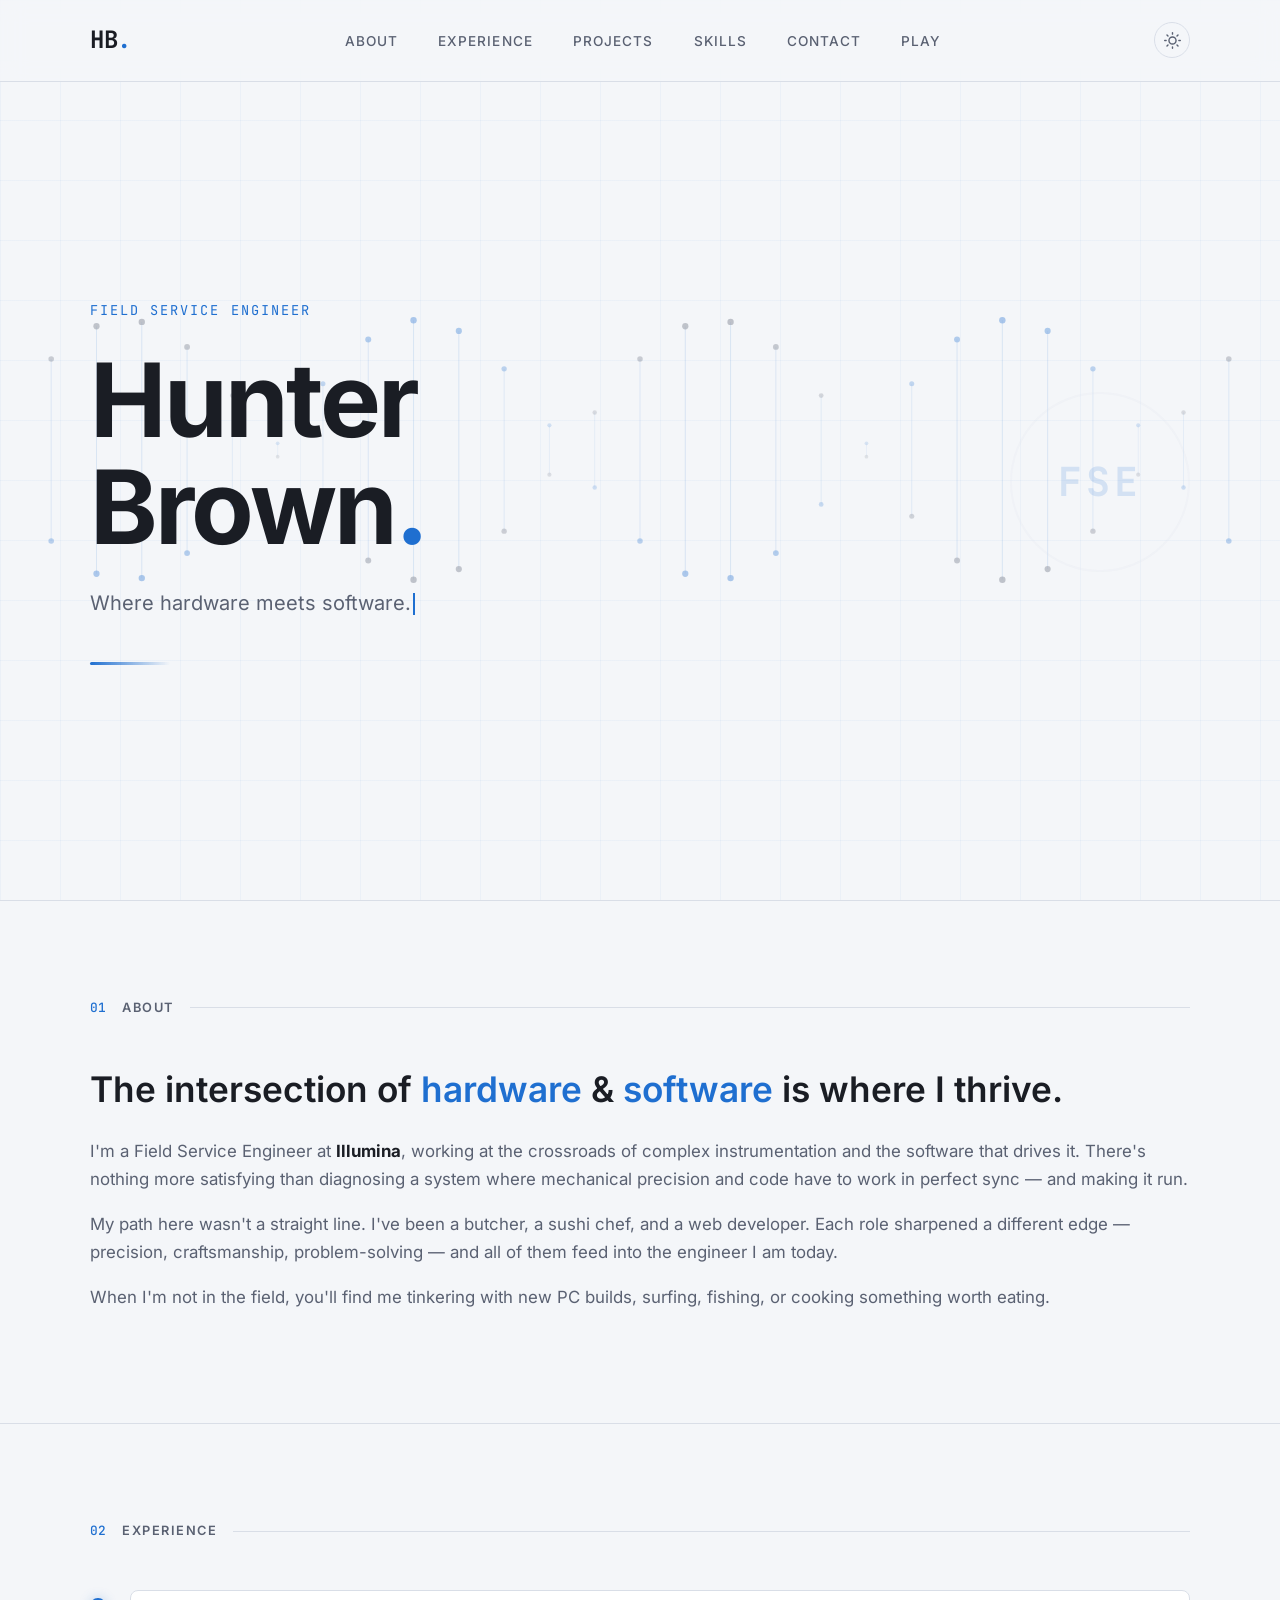
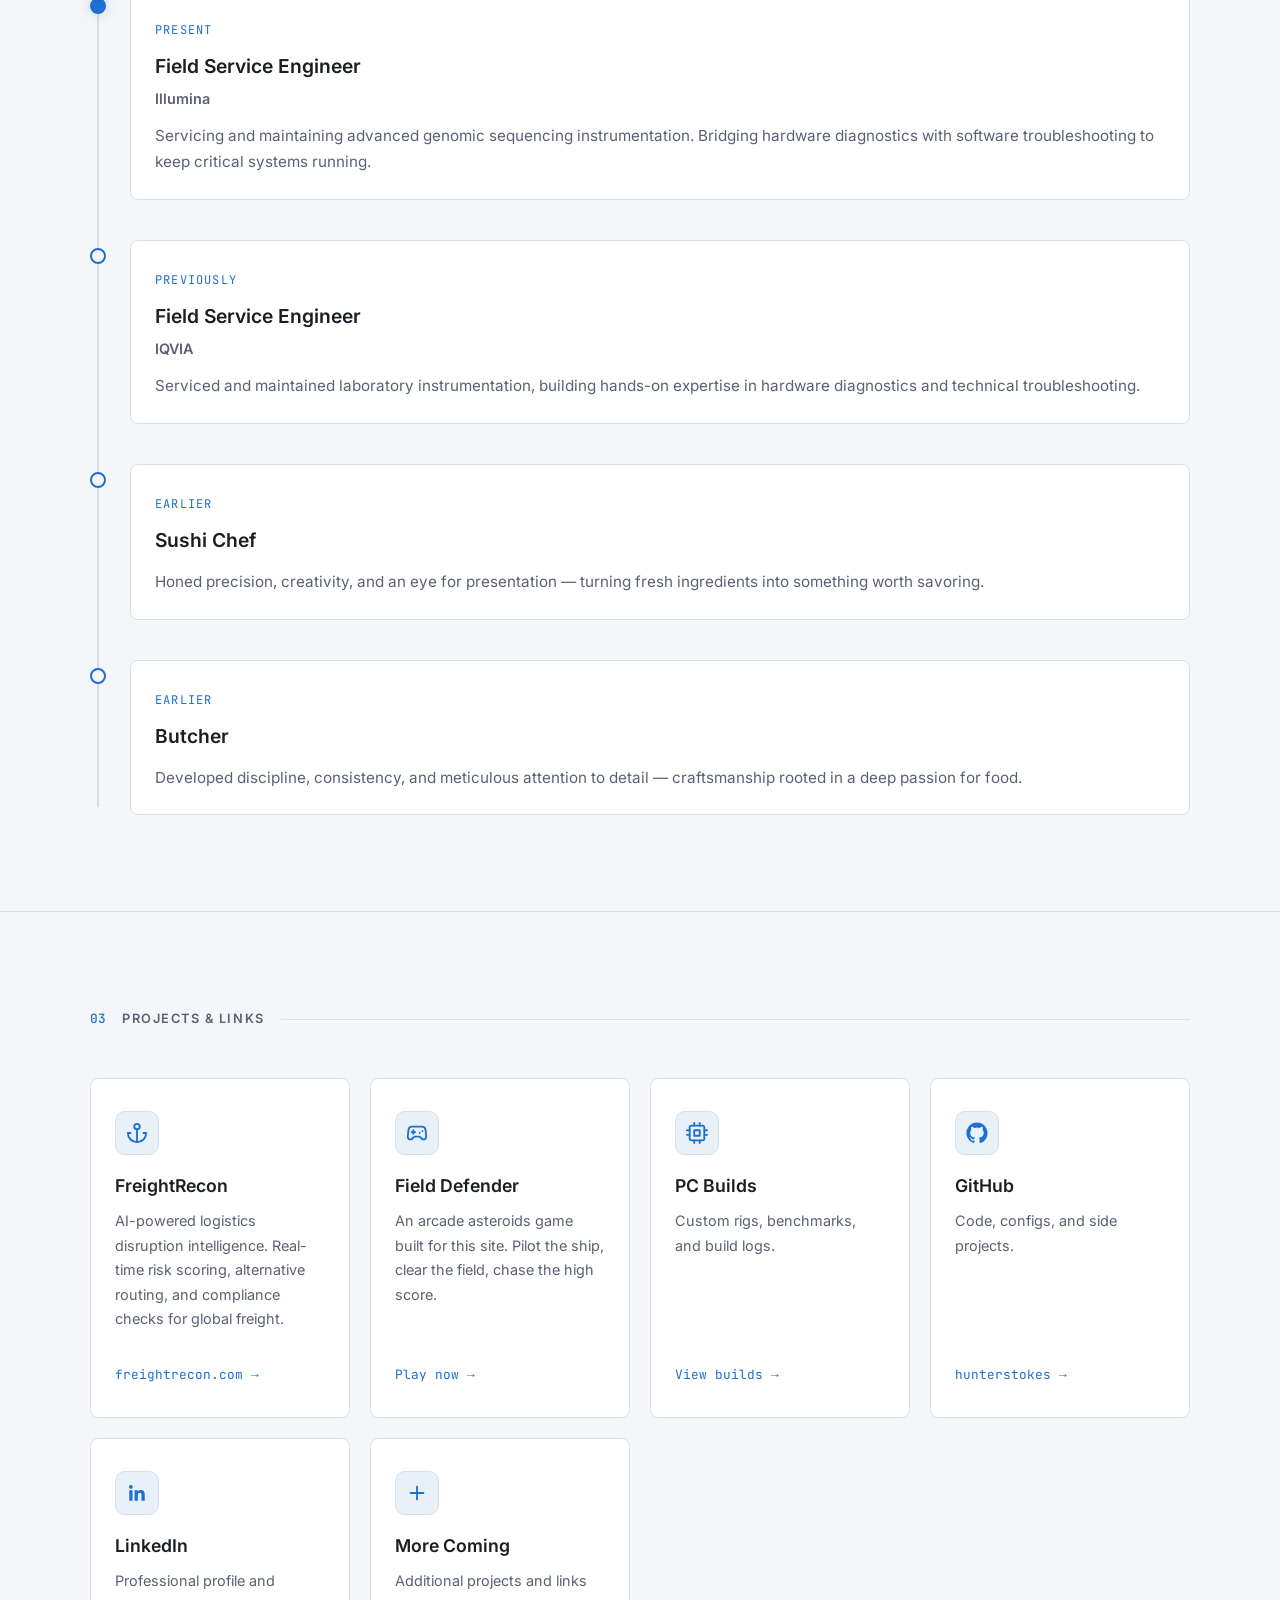
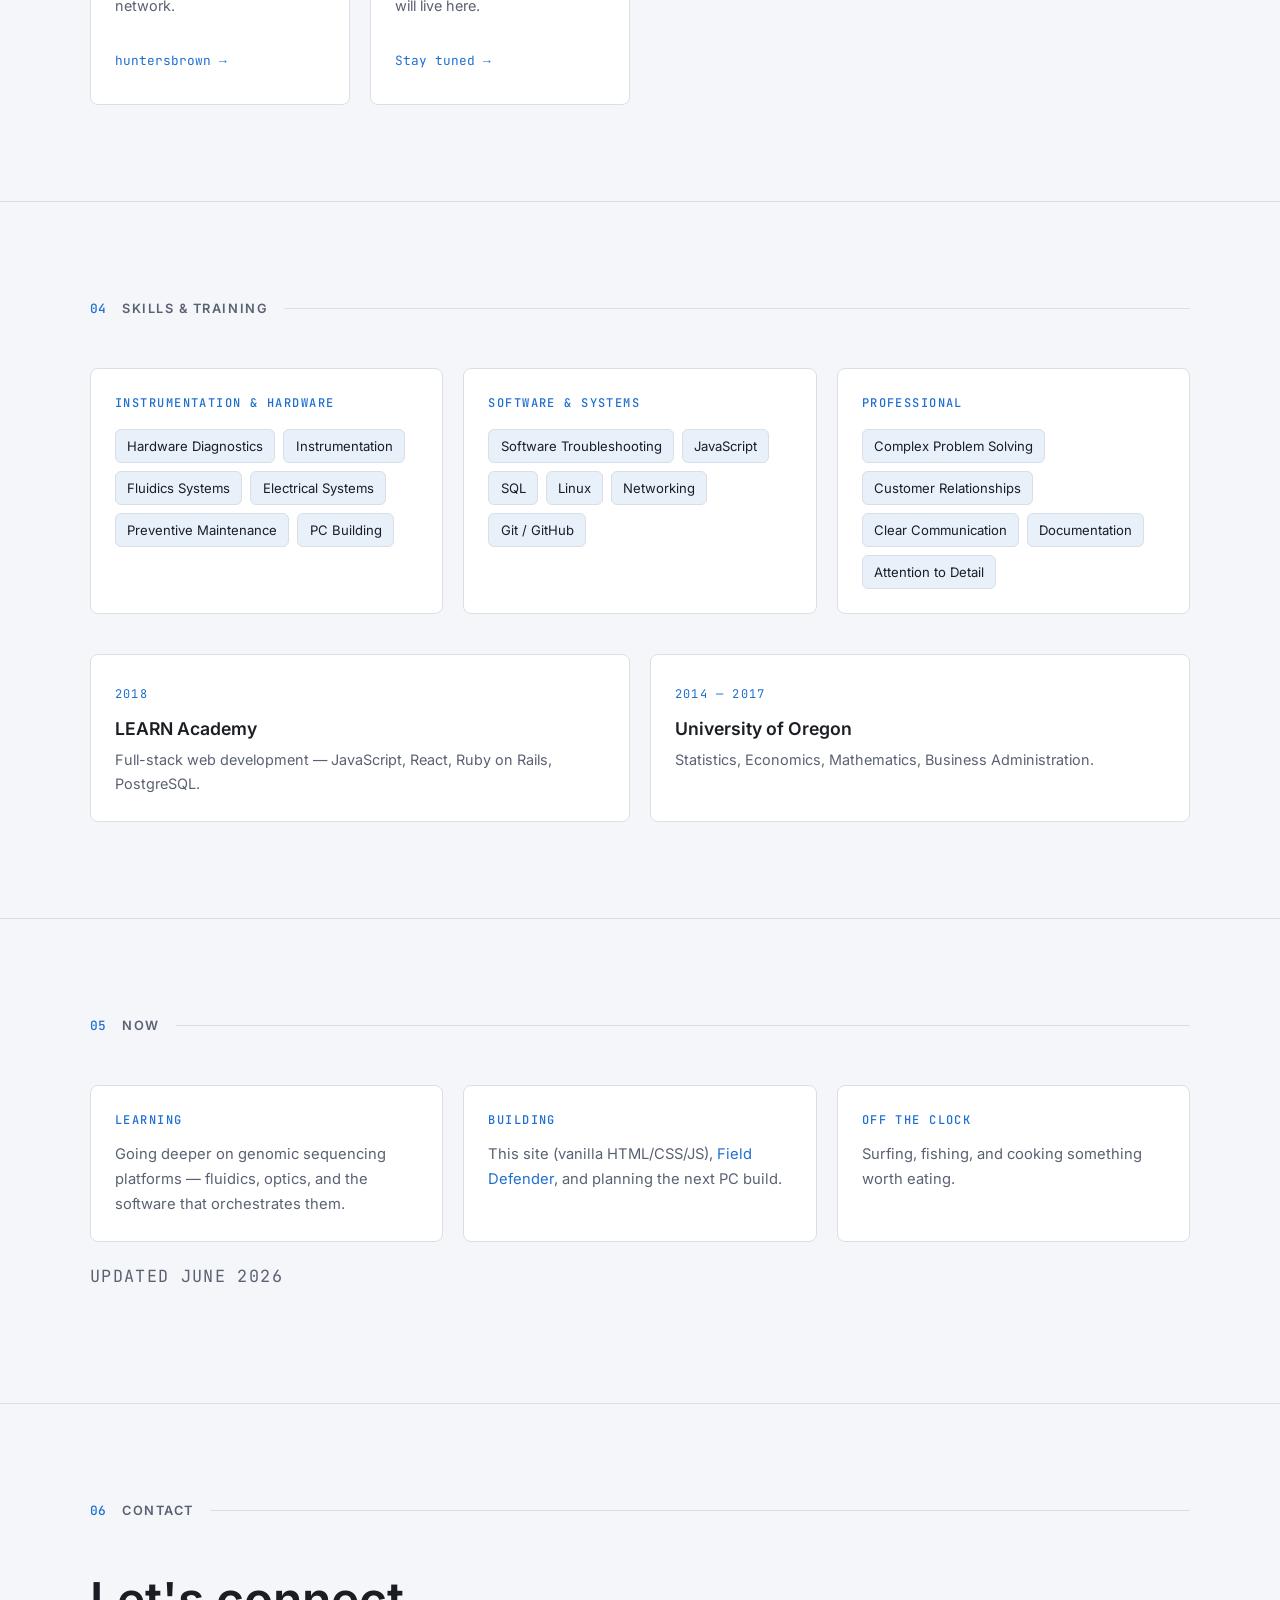
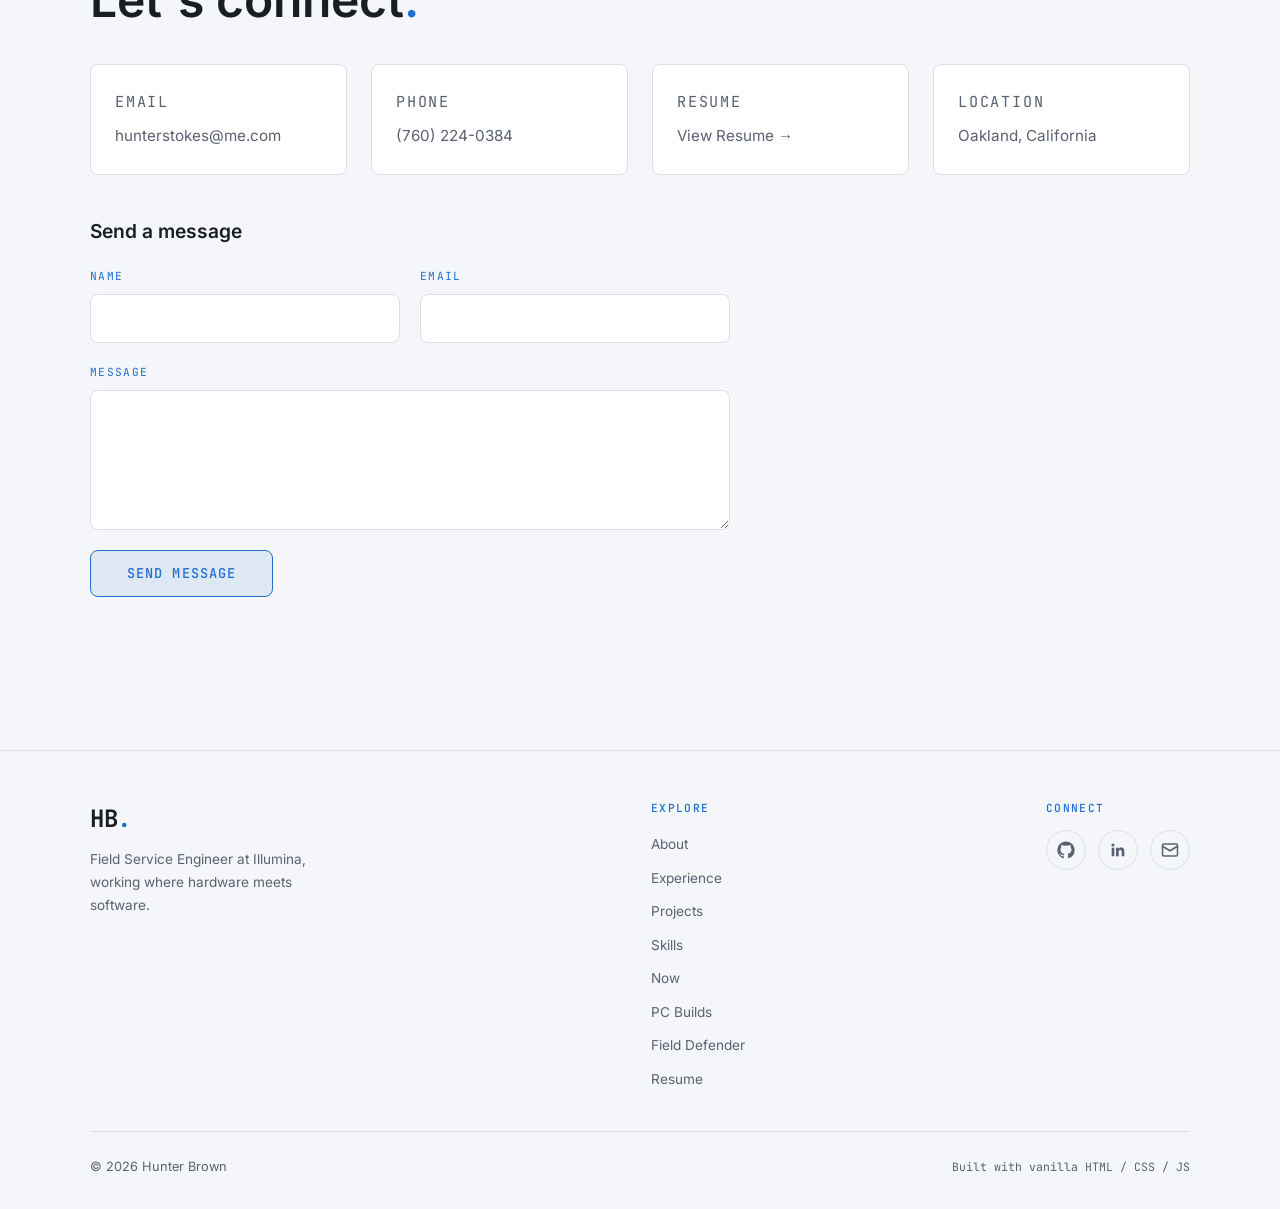
==== index.html @ befb7029 "Add Now section and project README - New "Now" section (05) on the homepage: Learning / Building /  " ====
<!DOCTYPE html>
<html lang="en">
<head>
  <meta charset="UTF-8">
  <meta name="viewport" content="width=device-width, initial-scale=1.0">
  <title>Hunter Brown — Field Service Engineer</title>
  <script>
    (function () {
      var t = localStorage.getItem('theme');
      if (t !== 'light' && t !== 'dark') {
        t = window.matchMedia('(prefers-color-scheme: light)').matches ? 'light' : 'dark';
      }
      document.documentElement.setAttribute('data-theme', t);
    })();
  </script>
  <link rel="preload" href="fonts/Inter-latin.woff2" as="font" type="font/woff2" crossorigin>
  <link rel="preload" href="fonts/JetBrainsMono-latin.woff2" as="font" type="font/woff2" crossorigin>
  <link rel="stylesheet" href="fonts/fonts.css">
  <link rel="stylesheet" href="style.css">
  <link rel="icon" href="favicon.svg" type="image/svg+xml">
  <link rel="apple-touch-icon" href="apple-touch-icon.png">
  <link rel="manifest" href="site.webmanifest">
  <meta name="theme-color" content="#0f1115">
  <meta name="description" content="Hunter Brown — Field Service Engineer at Illumina, based in Oakland, CA.">
  <link rel="canonical" href="https://huntersb.com/">
  <meta property="og:title" content="Hunter Brown — Field Service Engineer">
  <meta property="og:description" content="Field Service Engineer at Illumina. Where hardware meets software.">
  <meta property="og:type" content="website">
  <meta property="og:url" content="https://huntersb.com/">
  <meta property="og:image" content="https://huntersb.com/og-image.png">
  <meta property="og:image:width" content="1200">
  <meta property="og:image:height" content="630">
  <meta property="og:image:alt" content="Hunter Brown — Field Service Engineer. Where hardware meets software.">
  <meta name="twitter:card" content="summary_large_image">
  <meta name="twitter:title" content="Hunter Brown — Field Service Engineer">
  <meta name="twitter:description" content="Field Service Engineer at Illumina. Where hardware meets software.">
  <meta name="twitter:image" content="https://huntersb.com/og-image.png">
  <script type="application/ld+json">
  {
    "@context": "https://schema.org",
    "@graph": [
      {
        "@type": "Person",
        "@id": "https://huntersb.com/#person",
        "name": "Hunter Brown",
        "jobTitle": "Field Service Engineer",
        "worksFor": { "@type": "Organization", "name": "Illumina" },
        "email": "mailto:hunterstokes@me.com",
        "telephone": "+1-760-224-0384",
        "address": {
          "@type": "PostalAddress",
          "addressLocality": "Oakland",
          "addressRegion": "CA",
          "addressCountry": "US"
        },
        "url": "https://huntersb.com/",
        "sameAs": [
          "https://github.com/hunterstokes/",
          "https://www.linkedin.com/in/huntersbrown/"
        ]
      },
      {
        "@type": "WebSite",
        "@id": "https://huntersb.com/#website",
        "url": "https://huntersb.com/",
        "name": "Hunter Brown — Field Service Engineer",
        "publisher": { "@id": "https://huntersb.com/#person" }
      }
    ]
  }
  </script>
  <!--
    Privacy-friendly analytics (GoatCounter — no cookies, no consent banner needed):
    1. Create a free account at https://www.goatcounter.com
    2. Replace MYCODE with your site code and uncomment the line below (on every page).
  <script data-goatcounter="https://MYCODE.goatcounter.com/count" async src="https://gc.zgo.at/count.js"></script>
  -->
</head>
<body>

  <a href="#main" class="skip-link">Skip to main content</a>

  <!-- Decorative grid overlay -->
  <div class="grid-overlay" aria-hidden="true"></div>

  <!-- Cursor spotlight -->
  <div class="cursor-spotlight" aria-hidden="true"></div>

  <!-- Scroll progress -->
  <div class="scroll-progress" aria-hidden="true"></div>

  <!-- Navigation -->
  <nav class="nav" aria-label="Main navigation">
    <div class="nav-inner">
      <div class="nav-logo">HB<span class="accent">.</span></div>
      <ul class="nav-links" id="nav-links">
        <li><a href="#about">About</a></li>
        <li><a href="#experience">Experience</a></li>
        <li><a href="#projects">Projects</a></li>
        <li><a href="#skills">Skills</a></li>
        <li><a href="#contact">Contact</a></li>
        <li><a href="game.html">Play</a></li>
      </ul>
      <div class="nav-actions">
        <button class="theme-toggle" id="theme-toggle" aria-label="Toggle light/dark theme">
          <svg class="icon-moon" viewBox="0 0 24 24" fill="none" stroke="currentColor" stroke-width="2" stroke-linecap="round" stroke-linejoin="round"><path d="M21 12.79A9 9 0 1 1 11.21 3 7 7 0 0 0 21 12.79z"/></svg>
          <svg class="icon-sun" viewBox="0 0 24 24" fill="none" stroke="currentColor" stroke-width="2" stroke-linecap="round" stroke-linejoin="round"><circle cx="12" cy="12" r="5"/><line x1="12" y1="1" x2="12" y2="3"/><line x1="12" y1="21" x2="12" y2="23"/><line x1="4.22" y1="4.22" x2="5.64" y2="5.64"/><line x1="18.36" y1="18.36" x2="19.78" y2="19.78"/><line x1="1" y1="12" x2="3" y2="12"/><line x1="21" y1="12" x2="23" y2="12"/><line x1="4.22" y1="19.78" x2="5.64" y2="18.36"/><line x1="18.36" y1="5.64" x2="19.78" y2="4.22"/></svg>
        </button>
        <button class="nav-burger" id="nav-burger" aria-label="Toggle navigation menu" aria-expanded="false" aria-controls="nav-links">
          <span></span><span></span><span></span>
        </button>
      </div>
    </div>
  </nav>

  <!-- Hero -->
  <header class="hero" id="home">
    <canvas class="hero-canvas" id="hero-canvas" aria-hidden="true"></canvas>
    <div class="hero-inner">
      <div class="hero-content">
        <p class="hero-tag">Field Service Engineer</p>
        <h1 class="hero-name">Hunter<br>Brown<span class="accent">.</span></h1>
        <p class="hero-subtitle"><span id="type-text">Where hardware meets software.</span><span class="type-cursor" aria-hidden="true"></span></p>
        <div class="hero-line" aria-hidden="true"></div>
      </div>
      <div class="hero-badge" aria-hidden="true">
        <span>FSE</span>
      </div>
    </div>
  </header>

  <main id="main">

  <!-- About -->
  <section class="section" id="about" aria-labelledby="about-heading">
    <div class="section-label">
      <span class="label-number">01</span>
      <span class="label-text">About</span>
      <span class="label-line"></span>
    </div>
    <div class="section-content">
      <h2 id="about-heading">The intersection of <span class="accent">hardware</span> &amp; <span class="accent">software</span> is where I thrive.</h2>
      <p>
        I'm a Field Service Engineer at <strong>Illumina</strong>, working at the crossroads of complex instrumentation and the software that drives it. There's nothing more satisfying than diagnosing a system where mechanical precision and code have to work in perfect sync — and making it run.
      </p>
      <p>
        My path here wasn't a straight line. I've been a butcher, a sushi chef, and a web developer. Each role sharpened a different edge — precision, craftsmanship, problem-solving — and all of them feed into the engineer I am today.
      </p>
      <p>
        When I'm not in the field, you'll find me tinkering with new PC builds, surfing, fishing, or cooking something worth eating.
      </p>
    </div>
  </section>

  <!-- Experience -->
  <section class="section" id="experience">
    <div class="section-label">
      <span class="label-number">02</span>
      <span class="label-text">Experience</span>
      <span class="label-line"></span>
    </div>
    <div class="section-content">
      <h2 class="visually-hidden">Work experience</h2>
      <div class="timeline">
        <div class="timeline-item">
          <div class="timeline-marker"></div>
          <div class="timeline-card">
            <span class="timeline-date">Present</span>
            <h3>Field Service Engineer</h3>
            <p class="timeline-company">Illumina</p>
            <p>Servicing and maintaining advanced genomic sequencing instrumentation. Bridging hardware diagnostics with software troubleshooting to keep critical systems running.</p>
          </div>
        </div>
        <div class="timeline-item">
          <div class="timeline-marker"></div>
          <div class="timeline-card">
            <span class="timeline-date">Previously</span>
            <h3>Field Service Engineer</h3>
            <p class="timeline-company">IQVIA</p>
            <p>Serviced and maintained laboratory instrumentation, building hands-on expertise in hardware diagnostics and technical troubleshooting.</p>
          </div>
        </div>
        <div class="timeline-item">
          <div class="timeline-marker"></div>
          <div class="timeline-card">
            <span class="timeline-date">Earlier</span>
            <h3>Sushi Chef</h3>
            <p class="timeline-company"></p>
            <p>Honed precision, creativity, and an eye for presentation — turning fresh ingredients into something worth savoring.</p>
          </div>
        </div>
        <div class="timeline-item">
          <div class="timeline-marker"></div>
          <div class="timeline-card">
            <span class="timeline-date">Earlier</span>
            <h3>Butcher</h3>
            <p class="timeline-company"></p>
            <p>Developed discipline, consistency, and meticulous attention to detail — craftsmanship rooted in a deep passion for food.</p>
          </div>
        </div>
      </div>
    </div>
  </section>

  <!-- Projects / Links -->
  <section class="section" id="projects">
    <div class="section-label">
      <span class="label-number">03</span>
      <span class="label-text">Projects &amp; Links</span>
      <span class="label-line"></span>
    </div>
    <div class="section-content">
      <h2 class="visually-hidden">Projects and links</h2>
      <div class="projects-grid">

        <a href="https://freightrecon.com" target="_blank" rel="noopener" class="project-card">
          <div class="project-icon">
            <svg viewBox="0 0 24 24" fill="none" stroke="currentColor" stroke-width="2" stroke-linecap="round" stroke-linejoin="round"><circle cx="12" cy="5" r="3"/><line x1="12" y1="22" x2="12" y2="8"/><path d="M5 12H2a10 10 0 0 0 20 0h-3"/></svg>
          </div>
          <h3>FreightRecon</h3>
          <p>AI-powered logistics disruption intelligence. Real-time risk scoring, alternative routing, and compliance checks for global freight.</p>
          <span class="project-link">freightrecon.com &rarr;</span>
        </a>

        <a href="game.html" class="project-card">
          <div class="project-icon">
            <svg viewBox="0 0 24 24" fill="none" stroke="currentColor" stroke-width="2" stroke-linecap="round" stroke-linejoin="round"><line x1="6" y1="11" x2="10" y2="11"/><line x1="8" y1="9" x2="8" y2="13"/><line x1="15" y1="12" x2="15.01" y2="12"/><line x1="18" y1="10" x2="18.01" y2="10"/><path d="M17.32 5H6.68a4 4 0 0 0-3.978 3.59c-.006.052-.01.101-.017.152C2.604 9.416 2 14.456 2 16a3 3 0 0 0 3 3c1 0 1.5-.5 2-1l1.414-1.414A2 2 0 0 1 9.828 16h4.344a2 2 0 0 1 1.414.586L17 18c.5.5 1 1 2 1a3 3 0 0 0 3-3c0-1.545-.604-6.584-.685-7.258-.007-.05-.011-.1-.017-.151A4 4 0 0 0 17.32 5z"/></svg>
          </div>
          <h3>Field Defender</h3>
          <p>An arcade asteroids game built for this site. Pilot the ship, clear the field, chase the high score.</p>
          <span class="project-link">Play now &rarr;</span>
        </a>

        <a href="builds.html" class="project-card">
          <div class="project-icon">
            <svg viewBox="0 0 24 24" fill="none" stroke="currentColor" stroke-width="2" stroke-linecap="round" stroke-linejoin="round"><rect x="4" y="4" width="16" height="16" rx="2"/><rect x="9" y="9" width="6" height="6"/><line x1="9" y1="1" x2="9" y2="4"/><line x1="15" y1="1" x2="15" y2="4"/><line x1="9" y1="20" x2="9" y2="23"/><line x1="15" y1="20" x2="15" y2="23"/><line x1="20" y1="9" x2="23" y2="9"/><line x1="20" y1="14" x2="23" y2="14"/><line x1="1" y1="9" x2="4" y2="9"/><line x1="1" y1="14" x2="4" y2="14"/></svg>
          </div>
          <h3>PC Builds</h3>
          <p>Custom rigs, benchmarks, and build logs.</p>
          <span class="project-link">View builds &rarr;</span>
        </a>

        <a href="https://github.com/hunterstokes/" target="_blank" rel="noopener" class="project-card">
          <div class="project-icon">
            <svg viewBox="0 0 24 24" fill="currentColor"><path d="M12 .5C5.65.5.5 5.65.5 12c0 5.08 3.29 9.39 7.86 10.91.58.11.79-.25.79-.55 0-.27-.01-1.17-.02-2.12-3.2.69-3.87-1.36-3.87-1.36-.52-1.33-1.28-1.68-1.28-1.68-1.04-.71.08-.7.08-.7 1.15.08 1.76 1.18 1.76 1.18 1.03 1.76 2.69 1.25 3.34.96.1-.74.4-1.25.73-1.54-2.55-.29-5.23-1.28-5.23-5.68 0-1.26.45-2.28 1.18-3.09-.12-.29-.51-1.46.11-3.05 0 0 .96-.31 3.16 1.18a11 11 0 0 1 5.76 0c2.19-1.49 3.15-1.18 3.15-1.18.63 1.59.23 2.76.12 3.05.74.81 1.18 1.83 1.18 3.09 0 4.42-2.69 5.39-5.25 5.67.41.36.78 1.06.78 2.14 0 1.54-.01 2.79-.01 3.17 0 .31.21.67.8.55A11.5 11.5 0 0 0 23.5 12C23.5 5.65 18.35.5 12 .5z"/></svg>
          </div>
          <h3>GitHub</h3>
          <p>Code, configs, and side projects.</p>
          <span class="project-link">hunterstokes &rarr;</span>
        </a>

        <a href="https://www.linkedin.com/in/huntersbrown/" target="_blank" rel="noopener" class="project-card">
          <div class="project-icon">
            <svg viewBox="0 0 24 24" fill="currentColor"><path d="M20.45 20.45h-3.55v-5.57c0-1.33-.03-3.04-1.85-3.04-1.86 0-2.14 1.45-2.14 2.94v5.67H9.35V9h3.41v1.56h.05c.48-.9 1.64-1.85 3.37-1.85 3.6 0 4.27 2.37 4.27 5.46v6.28zM5.34 7.43a2.06 2.06 0 1 1 0-4.12 2.06 2.06 0 0 1 0 4.12zM7.12 20.45H3.56V9h3.56v11.45z"/></svg>
          </div>
          <h3>LinkedIn</h3>
          <p>Professional profile and network.</p>
          <span class="project-link">huntersbrown &rarr;</span>
        </a>

        <a href="#" class="project-card">
          <div class="project-icon">
            <svg viewBox="0 0 24 24" fill="none" stroke="currentColor" stroke-width="2" stroke-linecap="round" stroke-linejoin="round"><line x1="12" y1="5" x2="12" y2="19"/><line x1="5" y1="12" x2="19" y2="12"/></svg>
          </div>
          <h3>More Coming</h3>
          <p>Additional projects and links will live here.</p>
          <span class="project-link">Stay tuned &rarr;</span>
        </a>

      </div>
    </div>
  </section>

  <!-- Skills & Training -->
  <section class="section" id="skills">
    <div class="section-label">
      <span class="label-number">04</span>
      <span class="label-text">Skills &amp; Training</span>
      <span class="label-line"></span>
    </div>
    <div class="section-content">
      <h2 class="visually-hidden">Skills and training</h2>
      <div class="skills-groups">
        <div class="skills-group">
          <h3>Instrumentation &amp; Hardware</h3>
          <ul class="skills-tags">
            <li>Hardware Diagnostics</li>
            <li>Instrumentation</li>
            <li>Fluidics Systems</li>
            <li>Electrical Systems</li>
            <li>Preventive Maintenance</li>
            <li>PC Building</li>
          </ul>
        </div>
        <div class="skills-group">
          <h3>Software &amp; Systems</h3>
          <ul class="skills-tags">
            <li>Software Troubleshooting</li>
            <li>JavaScript</li>
            <li>SQL</li>
            <li>Linux</li>
            <li>Networking</li>
            <li>Git / GitHub</li>
          </ul>
        </div>
        <div class="skills-group">
          <h3>Professional</h3>
          <ul class="skills-tags">
            <li>Complex Problem Solving</li>
            <li>Customer Relationships</li>
            <li>Clear Communication</li>
            <li>Documentation</li>
            <li>Attention to Detail</li>
          </ul>
        </div>
      </div>
      <div class="training-grid">
        <div class="training-card">
          <span class="training-date">2018</span>
          <h3>LEARN Academy</h3>
          <p>Full-stack web development — JavaScript, React, Ruby on Rails, PostgreSQL.</p>
        </div>
        <div class="training-card">
          <span class="training-date">2014 — 2017</span>
          <h3>University of Oregon</h3>
          <p>Statistics, Economics, Mathematics, Business Administration.</p>
        </div>
      </div>
    </div>
  </section>

  <!-- Now -->
  <section class="section" id="now">
    <div class="section-label">
      <span class="label-number">05</span>
      <span class="label-text">Now</span>
      <span class="label-line"></span>
    </div>
    <div class="section-content">
      <h2 class="visually-hidden">What I'm up to now</h2>
      <!-- Update this section freely — it's meant to stay current. -->
      <div class="now-grid">
        <div class="now-card">
          <h3>Learning</h3>
          <p>Going deeper on genomic sequencing platforms — fluidics, optics, and the software that orchestrates them.</p>
        </div>
        <div class="now-card">
          <h3>Building</h3>
          <p>This site (vanilla HTML/CSS/JS), <a href="game.html">Field Defender</a>, and planning the next PC build.</p>
        </div>
        <div class="now-card">
          <h3>Off the clock</h3>
          <p>Surfing, fishing, and cooking something worth eating.</p>
        </div>
      </div>
      <p class="now-updated">Updated June 2026</p>
    </div>
  </section>

  <!-- Contact -->
  <section class="section" id="contact">
    <div class="section-label">
      <span class="label-number">06</span>
      <span class="label-text">Contact</span>
      <span class="label-line"></span>
    </div>
    <div class="section-content contact-content">
      <h2>Let's connect<span class="accent">.</span></h2>
      <div class="contact-grid">
        <div class="contact-item">
          <span class="contact-label">Email</span>
          <a href="mailto:hunterstokes@me.com">hunterstokes@me.com</a>
        </div>
        <div class="contact-item">
          <span class="contact-label">Phone</span>
          <a href="tel:+17602240384">(760) 224-0384</a>
        </div>
        <div class="contact-item">
          <span class="contact-label">Resume</span>
          <a href="resume.html" target="_blank">View Resume &rarr;</a>
        </div>
        <div class="contact-item">
          <span class="contact-label">Location</span>
          <span>Oakland, California</span>
        </div>
      </div>

      <!--
        Contact form: replace YOUR_FORM_ID in the action below with your
        Formspree form ID (https://formspree.io) to enable direct sending.
        Until then, submissions open the visitor's email app instead.
      -->
      <form class="contact-form" id="contact-form" action="https://formspree.io/f/YOUR_FORM_ID" method="POST">
        <h3 class="contact-form-title">Send a message</h3>
        <div class="form-row">
          <div class="form-field">
            <label for="cf-name">Name</label>
            <input type="text" id="cf-name" name="name" autocomplete="name" required>
          </div>
          <div class="form-field">
            <label for="cf-email">Email</label>
            <input type="email" id="cf-email" name="email" autocomplete="email" required>
          </div>
        </div>
        <div class="form-field">
          <label for="cf-message">Message</label>
          <textarea id="cf-message" name="message" required></textarea>
        </div>
        <button type="submit" class="form-submit">Send Message</button>
        <p class="form-status" id="form-status" role="status" aria-live="polite"></p>
      </form>
    </div>
  </section>

  </main>

  <!-- Footer -->
  <footer class="footer">
    <div class="footer-content">
      <div class="footer-top">
        <div class="footer-brand">
          <span class="nav-logo">HB<span class="accent">.</span></span>
          <p class="footer-tagline">Field Service Engineer at Illumina, working where hardware meets software.</p>
        </div>
        <nav class="footer-nav" aria-label="Footer navigation">
          <h3>Explore</h3>
          <ul>
            <li><a href="#about">About</a></li>
            <li><a href="#experience">Experience</a></li>
            <li><a href="#projects">Projects</a></li>
            <li><a href="#skills">Skills</a></li>
            <li><a href="#now">Now</a></li>
            <li><a href="builds.html">PC Builds</a></li>
            <li><a href="game.html">Field Defender</a></li>
            <li><a href="resume.html">Resume</a></li>
          </ul>
        </nav>
        <div class="footer-social">
          <h3>Connect</h3>
          <div class="footer-social-links">
            <a href="https://github.com/hunterstokes/" target="_blank" rel="noopener" aria-label="GitHub profile">
              <svg viewBox="0 0 24 24" fill="currentColor" aria-hidden="true"><path d="M12 .5C5.65.5.5 5.65.5 12c0 5.08 3.29 9.39 7.86 10.91.58.11.79-.25.79-.55 0-.27-.01-1.17-.02-2.12-3.2.69-3.87-1.36-3.87-1.36-.52-1.33-1.28-1.68-1.28-1.68-1.04-.71.08-.7.08-.7 1.15.08 1.76 1.18 1.76 1.18 1.03 1.76 2.69 1.25 3.34.96.1-.74.4-1.25.73-1.54-2.55-.29-5.23-1.28-5.23-5.68 0-1.26.45-2.28 1.18-3.09-.12-.29-.51-1.46.11-3.05 0 0 .96-.31 3.16 1.18a11 11 0 0 1 5.76 0c2.19-1.49 3.15-1.18 3.15-1.18.63 1.59.23 2.76.12 3.05.74.81 1.18 1.83 1.18 3.09 0 4.42-2.69 5.39-5.25 5.67.41.36.78 1.06.78 2.14 0 1.54-.01 2.79-.01 3.17 0 .31.21.67.8.55A11.5 11.5 0 0 0 23.5 12C23.5 5.65 18.35.5 12 .5z"/></svg>
            </a>
            <a href="https://www.linkedin.com/in/huntersbrown/" target="_blank" rel="noopener" aria-label="LinkedIn profile">
              <svg viewBox="0 0 24 24" fill="currentColor" aria-hidden="true"><path d="M20.45 20.45h-3.55v-5.57c0-1.33-.03-3.04-1.85-3.04-1.86 0-2.14 1.45-2.14 2.94v5.67H9.35V9h3.41v1.56h.05c.48-.9 1.64-1.85 3.37-1.85 3.6 0 4.27 2.37 4.27 5.46v6.28zM5.34 7.43a2.06 2.06 0 1 1 0-4.12 2.06 2.06 0 0 1 0 4.12zM7.12 20.45H3.56V9h3.56v11.45z"/></svg>
            </a>
            <a href="mailto:hunterstokes@me.com" aria-label="Send an email">
              <svg viewBox="0 0 24 24" fill="none" stroke="currentColor" stroke-width="2" stroke-linecap="round" stroke-linejoin="round" aria-hidden="true"><rect x="2" y="4" width="20" height="16" rx="2"/><path d="m22 7-10 6L2 7"/></svg>
            </a>
          </div>
        </div>
      </div>
      <div class="footer-bottom">
        <span class="footer-copy">&copy; 2026 Hunter Brown</span>
        <span class="footer-built">Built with vanilla HTML / CSS / JS</span>
      </div>
    </div>
  </footer>

  <!-- Back to top -->
  <button class="back-to-top" id="back-to-top" aria-label="Back to top">
    <svg viewBox="0 0 24 24" fill="none" stroke="currentColor" stroke-width="2" stroke-linecap="round" stroke-linejoin="round"><line x1="12" y1="19" x2="12" y2="5"/><polyline points="5 12 12 5 19 12"/></svg>
  </button>

  <script src="script.js"></script>
</body>
</html>
---- fonts/fonts.css ----
/* Self-hosted variable fonts (latin + latin-ext subsets) */

/* Inter — variable weight axis covers 300/400/600/700 used on the site */
@font-face {
  font-family: 'Inter';
  font-style: normal;
  font-weight: 100 900;
  font-display: swap;
  src: url(Inter-latin-ext.woff2) format('woff2');
  unicode-range: U+0100-02BA, U+02BD-02C5, U+02C7-02CC, U+02CE-02D7, U+02DD-02FF, U+0304, U+0308, U+0329, U+1D00-1DBF, U+1E00-1E9F, U+1EF2-1EFF, U+2020, U+20A0-20AB, U+20AD-20C0, U+2113, U+2C60-2C7F, U+A720-A7FF;
}
@font-face {
  font-family: 'Inter';
  font-style: normal;
  font-weight: 100 900;
  font-display: swap;
  src: url(Inter-latin.woff2) format('woff2');
  unicode-range: U+0000-00FF, U+0131, U+0152-0153, U+02BB-02BC, U+02C6, U+02DA, U+02DC, U+0304, U+0308, U+0329, U+2000-206F, U+20AC, U+2122, U+2191, U+2193, U+2212, U+2215, U+FEFF, U+FFFD;
}

/* JetBrains Mono — variable weight axis covers 400/500 used on the site */
@font-face {
  font-family: 'JetBrains Mono';
  font-style: normal;
  font-weight: 100 800;
  font-display: swap;
  src: url(JetBrainsMono-latin-ext.woff2) format('woff2');
  unicode-range: U+0100-02BA, U+02BD-02C5, U+02C7-02CC, U+02CE-02D7, U+02DD-02FF, U+0304, U+0308, U+0329, U+1D00-1DBF, U+1E00-1E9F, U+1EF2-1EFF, U+2020, U+20A0-20AB, U+20AD-20C0, U+2113, U+2C60-2C7F, U+A720-A7FF;
}
@font-face {
  font-family: 'JetBrains Mono';
  font-style: normal;
  font-weight: 100 800;
  font-display: swap;
  src: url(JetBrainsMono-latin.woff2) format('woff2');
  unicode-range: U+0000-00FF, U+0131, U+0152-0153, U+02BB-02BC, U+02C6, U+02DA, U+02DC, U+0304, U+0308, U+0329, U+2000-206F, U+20AC, U+2122, U+2191, U+2193, U+2212, U+2215, U+FEFF, U+FFFD;
}
---- style.css ----
/* ===== Reset & Base ===== */
*, *::before, *::after {
  margin: 0;
  padding: 0;
  box-sizing: border-box;
}

:root {
  --bg: #0f1115;
  --bg-elevated: #181b21;
  --bg-card: #1c1f27;
  --border: #2a2e38;
  --text: #e0e2e8;
  --text-muted: #8a8f9d;
  --accent: #4a9eff;
  --accent-dim: rgba(74, 158, 255, 0.12);
  --accent-glow: rgba(74, 158, 255, 0.25);
  --orange: #f0913a;
  --nav-bg: rgba(15, 17, 21, 0.85);
  --grid-line: rgba(74, 158, 255, 0.02);
  --card-shadow: rgba(0, 0, 0, 0.3);
  --spotlight: rgba(74, 158, 255, 0.07);
  --font: 'Inter', -apple-system, BlinkMacSystemFont, sans-serif;
  --mono: 'JetBrains Mono', 'Fira Code', monospace;
}

:root[data-theme="light"] {
  --bg: #f4f6f9;
  --bg-elevated: #ffffff;
  --bg-card: #ffffff;
  --border: #d9dee7;
  --text: #1a1d24;
  --text-muted: #5a6172;
  --accent: #1f6fd0;
  --accent-dim: rgba(31, 111, 208, 0.1);
  --accent-glow: rgba(31, 111, 208, 0.25);
  --nav-bg: rgba(244, 246, 249, 0.85);
  --grid-line: rgba(31, 111, 208, 0.04);
  --card-shadow: rgba(30, 50, 90, 0.12);
  --spotlight: rgba(31, 111, 208, 0.06);
}

html {
  scroll-behavior: smooth;
  font-size: 16px;
}

body {
  font-family: var(--font);
  background: var(--bg);
  color: var(--text);
  line-height: 1.7;
  overflow-x: hidden;
  transition: background 0.3s, color 0.3s;
}

a {
  color: var(--accent);
  text-decoration: none;
  transition: color 0.2s;
}

a:hover {
  color: #7ab8ff;
}

:focus-visible {
  outline: 2px solid var(--accent);
  outline-offset: 3px;
  border-radius: 2px;
}

.visually-hidden {
  position: absolute;
  width: 1px;
  height: 1px;
  padding: 0;
  margin: -1px;
  overflow: hidden;
  clip: rect(0, 0, 0, 0);
  white-space: nowrap;
  border: 0;
}

.skip-link {
  position: fixed;
  top: -100%;
  left: 1rem;
  z-index: 300;
  padding: 0.75rem 1.25rem;
  background: var(--accent);
  color: var(--bg);
  font-weight: 600;
  font-size: 0.9rem;
  border-radius: 0 0 8px 8px;
  transition: top 0.2s;
}

.skip-link:focus {
  top: 0;
  color: var(--bg);
}

/* ===== Grid Overlay ===== */
.grid-overlay {
  position: fixed;
  inset: 0;
  z-index: 0;
  pointer-events: none;
  background-image:
    linear-gradient(var(--grid-line) 1px, transparent 1px),
    linear-gradient(90deg, var(--grid-line) 1px, transparent 1px);
  background-size: 60px 60px;
}

/* ===== Cursor Spotlight ===== */
.cursor-spotlight {
  position: fixed;
  inset: 0;
  z-index: 0;
  pointer-events: none;
  background: radial-gradient(560px circle at var(--spot-x, 50%) var(--spot-y, 30%), var(--spotlight), transparent 75%);
  opacity: 0;
  transition: opacity 0.4s;
}

.cursor-spotlight.active {
  opacity: 1;
}

@media (pointer: coarse), (prefers-reduced-motion: reduce) {
  .cursor-spotlight {
    display: none;
  }
}

/* ===== Scroll Progress ===== */
.scroll-progress {
  position: fixed;
  top: 0;
  left: 0;
  height: 3px;
  width: 0;
  background: linear-gradient(90deg, var(--accent), #7ab8ff);
  z-index: 200;
}

/* ===== Container ===== */
.container {
  max-width: 1100px;
  margin: 0 auto;
  width: 100%;
}

/* ===== Navigation ===== */
.nav {
  position: fixed;
  top: 0;
  left: 0;
  right: 0;
  z-index: 100;
  padding: 1.25rem 3rem;
  background: var(--nav-bg);
  backdrop-filter: blur(12px);
  border-bottom: 1px solid var(--border);
}

.nav-inner {
  max-width: 1100px;
  margin: 0 auto;
  width: 100%;
  display: flex;
  align-items: center;
  justify-content: space-between;
}

.nav-logo {
  font-family: var(--mono);
  font-size: 1.5rem;
  font-weight: 700;
  color: var(--text);
  letter-spacing: -0.02em;
}

.accent {
  color: var(--accent);
}

.nav-links {
  display: flex;
  list-style: none;
  gap: 2.5rem;
}

.nav-links a {
  color: var(--text-muted);
  font-size: 0.85rem;
  font-weight: 500;
  letter-spacing: 0.08em;
  text-transform: uppercase;
  transition: color 0.25s;
}

.nav-links a:hover,
.nav-links a.active {
  color: var(--text);
}

.nav-actions {
  display: flex;
  align-items: center;
  gap: 1rem;
}

/* Theme toggle */
.theme-toggle {
  display: flex;
  align-items: center;
  justify-content: center;
  width: 36px;
  height: 36px;
  border: 1px solid var(--border);
  border-radius: 50%;
  background: transparent;
  color: var(--text-muted);
  cursor: pointer;
  transition: border-color 0.25s, color 0.25s, transform 0.25s;
}

.theme-toggle:hover {
  border-color: var(--accent);
  color: var(--text);
  transform: rotate(15deg);
}

.theme-toggle svg {
  width: 17px;
  height: 17px;
}

.theme-toggle .icon-sun { display: none; }
.theme-toggle .icon-moon { display: block; }

:root[data-theme="light"] .theme-toggle .icon-sun { display: block; }
:root[data-theme="light"] .theme-toggle .icon-moon { display: none; }

/* Hamburger */
.nav-burger {
  display: none;
  flex-direction: column;
  justify-content: center;
  gap: 5px;
  width: 36px;
  height: 36px;
  padding: 0 7px;
  border: 1px solid var(--border);
  border-radius: 8px;
  background: transparent;
  cursor: pointer;
  transition: border-color 0.25s;
}

.nav-burger:hover {
  border-color: var(--accent);
}

.nav-burger span {
  display: block;
  height: 2px;
  width: 100%;
  background: var(--text);
  border-radius: 2px;
  transition: transform 0.3s, opacity 0.3s;
}

.nav.nav-open .nav-burger span:nth-child(1) {
  transform: translateY(7px) rotate(45deg);
}

.nav.nav-open .nav-burger span:nth-child(2) {
  opacity: 0;
}

.nav.nav-open .nav-burger span:nth-child(3) {
  transform: translateY(-7px) rotate(-45deg);
}

/* ===== Hero ===== */
.hero {
  position: relative;
  min-height: 100vh;
  display: flex;
  align-items: center;
  justify-content: center;
  padding: 8rem 3rem 4rem;
  z-index: 1;
  overflow: hidden;
}

.hero-canvas {
  position: absolute;
  inset: 0;
  width: 100%;
  height: 100%;
  z-index: -1;
  opacity: 0.5;
}

@media (prefers-reduced-motion: reduce) {
  .hero-canvas {
    display: none;
  }
}

.hero-inner {
  max-width: 1100px;
  width: 100%;
  position: relative;
}

.hero-content {
  max-width: 720px;
}

.hero-tag {
  font-family: var(--mono);
  font-size: 0.85rem;
  color: var(--accent);
  letter-spacing: 0.15em;
  text-transform: uppercase;
  margin-bottom: 1.5rem;
}

.hero-name {
  font-size: clamp(3.5rem, 8vw, 7rem);
  font-weight: 700;
  line-height: 1.05;
  letter-spacing: -0.03em;
  margin-bottom: 1.5rem;
}

.hero-subtitle {
  font-size: 1.25rem;
  color: var(--text-muted);
  max-width: 480px;
  margin-bottom: 2rem;
  min-height: 2.2em;
}

.hero-subtitle .type-cursor {
  display: inline-block;
  width: 2px;
  height: 1.1em;
  background: var(--accent);
  vertical-align: text-bottom;
  margin-left: 2px;
  animation: blink 1s step-end infinite;
}

@keyframes blink {
  50% { opacity: 0; }
}

.hero-line {
  width: 80px;
  height: 3px;
  background: linear-gradient(90deg, var(--accent), transparent);
  border-radius: 2px;
}

.hero-badge {
  position: absolute;
  right: 0;
  top: 50%;
  transform: translateY(-50%);
  width: 180px;
  height: 180px;
  border: 2px solid var(--border);
  border-radius: 50%;
  display: flex;
  align-items: center;
  justify-content: center;
  opacity: 0.15;
}

.hero-badge span {
  font-family: var(--mono);
  font-size: 2.5rem;
  font-weight: 700;
  letter-spacing: 0.1em;
  color: var(--accent);
}

/* ===== Sections ===== */
.section {
  position: relative;
  z-index: 1;
  padding: 6rem 3rem;
  border-top: 1px solid var(--border);
}

.section > .section-label,
.section > .section-content {
  max-width: 1100px;
  margin-left: auto;
  margin-right: auto;
}

.section-label {
  display: flex;
  align-items: center;
  gap: 1rem;
  margin-bottom: 3rem;
}

.label-number {
  font-family: var(--mono);
  font-size: 0.8rem;
  color: var(--accent);
  font-weight: 500;
}

.label-text {
  font-size: 0.8rem;
  font-weight: 600;
  letter-spacing: 0.12em;
  text-transform: uppercase;
  color: var(--text-muted);
}

.label-line {
  flex: 1;
  height: 1px;
  background: var(--border);
}

.section-content {
  max-width: 1100px;
  width: 100%;
}

.section-content h2 {
  font-size: clamp(1.5rem, 3vw, 2.2rem);
  font-weight: 600;
  line-height: 1.3;
  margin-bottom: 1.5rem;
}

.section-content p {
  color: var(--text-muted);
  margin-bottom: 1rem;
  font-size: 1.05rem;
}

.section-content p strong {
  color: var(--text);
}

/* ===== Timeline ===== */
.timeline {
  position: relative;
  padding-left: 2.5rem;
}

.timeline::before {
  content: '';
  position: absolute;
  left: 7px;
  top: 8px;
  bottom: 8px;
  width: 2px;
  background: var(--border);
}

.timeline-item {
  position: relative;
  margin-bottom: 2.5rem;
}

.timeline-item:last-child {
  margin-bottom: 0;
}

.timeline-marker {
  position: absolute;
  left: -2.5rem;
  top: 8px;
  width: 16px;
  height: 16px;
  border-radius: 50%;
  background: var(--bg);
  border: 2px solid var(--accent);
  z-index: 1;
}

.timeline-item:first-child .timeline-marker {
  background: var(--accent);
  box-shadow: 0 0 12px var(--accent-glow);
}

.timeline-card {
  background: var(--bg-card);
  border: 1px solid var(--border);
  border-radius: 8px;
  padding: 1.5rem;
  transition: border-color 0.3s, transform 0.3s;
}

.timeline-card:hover {
  border-color: var(--accent);
  transform: translateX(4px);
}

.timeline-date {
  font-family: var(--mono);
  font-size: 0.75rem;
  color: var(--accent);
  text-transform: uppercase;
  letter-spacing: 0.1em;
}

.timeline-card h3 {
  font-size: 1.2rem;
  font-weight: 600;
  margin: 0.5rem 0 0.25rem;
}

.timeline-company {
  font-weight: 600;
  color: var(--text-muted) !important;
  font-size: 0.9rem !important;
  margin-bottom: 0.75rem !important;
}

.timeline-card p:last-child {
  font-size: 0.95rem;
  margin-bottom: 0;
}

/* ===== Projects Grid ===== */
.projects-grid {
  display: grid;
  grid-template-columns: repeat(auto-fit, minmax(240px, 1fr));
  gap: 1.25rem;
}

.project-card {
  display: flex;
  flex-direction: column;
  background: var(--bg-card);
  border: 1px solid var(--border);
  border-radius: 8px;
  padding: 2rem 1.5rem;
  transition: border-color 0.3s, transform 0.3s, box-shadow 0.3s;
  color: var(--text);
}

.project-card:hover {
  border-color: var(--accent);
  transform: translateY(-4px);
  box-shadow: 0 8px 30px var(--card-shadow);
  color: var(--text);
}

.project-icon {
  display: flex;
  align-items: center;
  justify-content: center;
  width: 44px;
  height: 44px;
  margin-bottom: 1rem;
  border: 1px solid var(--border);
  border-radius: 10px;
  background: var(--accent-dim);
  color: var(--accent);
  transition: border-color 0.3s, box-shadow 0.3s;
}

.project-icon svg {
  width: 22px;
  height: 22px;
}

.project-card:hover .project-icon {
  border-color: var(--accent);
  box-shadow: 0 0 16px var(--accent-glow);
}

.project-card h3 {
  font-size: 1.1rem;
  font-weight: 600;
  margin-bottom: 0.5rem;
}

.project-card p {
  font-size: 0.9rem;
  color: var(--text-muted);
  flex: 1;
}

.project-link {
  font-family: var(--mono);
  font-size: 0.8rem;
  color: var(--accent);
  margin-top: 1rem;
}

/* ===== Skills ===== */
.skills-groups {
  display: grid;
  grid-template-columns: repeat(auto-fit, minmax(280px, 1fr));
  gap: 1.25rem;
  margin-bottom: 2.5rem;
}

.skills-group {
  background: var(--bg-card);
  border: 1px solid var(--border);
  border-radius: 8px;
  padding: 1.5rem;
  transition: border-color 0.3s;
}

.skills-group:hover {
  border-color: var(--accent);
}

.skills-group h3 {
  font-family: var(--mono);
  font-size: 0.75rem;
  font-weight: 500;
  color: var(--accent);
  text-transform: uppercase;
  letter-spacing: 0.12em;
  margin-bottom: 1rem;
}

.skills-tags {
  display: flex;
  flex-wrap: wrap;
  gap: 0.5rem;
  list-style: none;
}

.skills-tags li {
  font-size: 0.82rem;
  color: var(--text);
  background: var(--accent-dim);
  border: 1px solid var(--border);
  border-radius: 6px;
  padding: 0.3rem 0.7rem;
}

.training-grid {
  display: grid;
  grid-template-columns: repeat(auto-fit, minmax(280px, 1fr));
  gap: 1.25rem;
}

.training-card {
  background: var(--bg-card);
  border: 1px solid var(--border);
  border-radius: 8px;
  padding: 1.5rem;
  transition: border-color 0.3s;
}

.training-card:hover {
  border-color: var(--accent);
}

.training-date {
  font-family: var(--mono);
  font-size: 0.75rem;
  color: var(--accent);
  text-transform: uppercase;
  letter-spacing: 0.1em;
}

.training-card h3 {
  font-size: 1.1rem;
  font-weight: 600;
  margin: 0.5rem 0 0.25rem;
}

.training-card p {
  font-size: 0.9rem;
  margin-bottom: 0;
}

/* ===== Now ===== */
.now-grid {
  display: grid;
  grid-template-columns: repeat(auto-fit, minmax(240px, 1fr));
  gap: 1.25rem;
}

.now-card {
  background: var(--bg-card);
  border: 1px solid var(--border);
  border-radius: 8px;
  padding: 1.5rem;
  transition: border-color 0.3s;
}

.now-card:hover {
  border-color: var(--accent);
}

.now-card h3 {
  font-family: var(--mono);
  font-size: 0.75rem;
  font-weight: 500;
  color: var(--accent);
  text-transform: uppercase;
  letter-spacing: 0.12em;
  margin-bottom: 0.75rem;
}

.now-card p {
  font-size: 0.92rem;
  margin-bottom: 0;
}

.now-updated {
  font-family: var(--mono);
  font-size: 0.72rem;
  color: var(--text-muted);
  letter-spacing: 0.08em;
  text-transform: uppercase;
  margin-top: 1.25rem;
}

/* ===== Contact ===== */
.contact-content h2 {
  font-size: clamp(2rem, 4vw, 3rem);
}

.contact-grid {
  display: grid;
  grid-template-columns: repeat(auto-fit, minmax(200px, 1fr));
  gap: 1.5rem;
  margin-top: 2rem;
}

.contact-item {
  background: var(--bg-card);
  border: 1px solid var(--border);
  border-radius: 8px;
  padding: 1.5rem;
  transition: border-color 0.3s;
}

.contact-item:hover {
  border-color: var(--accent);
}

.contact-label {
  display: block;
  font-family: var(--mono);
  font-size: 0.7rem;
  color: var(--accent);
  text-transform: uppercase;
  letter-spacing: 0.12em;
  margin-bottom: 0.5rem;
}

.contact-item a,
.contact-item span {
  font-size: 0.95rem;
  color: var(--text-muted);
}

.contact-item a:hover {
  color: var(--text);
}

/* ===== Contact Form ===== */
.contact-form {
  margin-top: 2.5rem;
  max-width: 640px;
}

.contact-form-title {
  font-size: 1.2rem;
  font-weight: 600;
  margin-bottom: 1.25rem;
}

.form-row {
  display: grid;
  grid-template-columns: 1fr 1fr;
  gap: 1.25rem;
}

.form-field {
  display: flex;
  flex-direction: column;
  margin-bottom: 1.25rem;
}

.form-field label {
  font-family: var(--mono);
  font-size: 0.7rem;
  color: var(--accent);
  text-transform: uppercase;
  letter-spacing: 0.12em;
  margin-bottom: 0.5rem;
}

.form-field input,
.form-field textarea {
  font-family: var(--font);
  font-size: 0.95rem;
  color: var(--text);
  background: var(--bg-card);
  border: 1px solid var(--border);
  border-radius: 8px;
  padding: 0.85rem 1rem;
  transition: border-color 0.25s;
}

.form-field input:focus,
.form-field textarea:focus {
  outline: none;
  border-color: var(--accent);
  box-shadow: 0 0 0 3px var(--accent-dim);
}

.form-field textarea {
  resize: vertical;
  min-height: 140px;
}

.form-submit {
  font-family: var(--mono);
  font-size: 0.85rem;
  font-weight: 500;
  letter-spacing: 0.08em;
  text-transform: uppercase;
  padding: 0.85rem 2.25rem;
  border: 1px solid var(--accent);
  border-radius: 8px;
  background: var(--accent-dim);
  color: var(--accent);
  cursor: pointer;
  transition: background 0.25s, color 0.25s, box-shadow 0.25s;
}

.form-submit:hover {
  background: var(--accent);
  color: var(--bg);
  box-shadow: 0 0 24px var(--accent-glow);
}

.form-submit:disabled {
  opacity: 0.6;
  cursor: wait;
}

.form-status {
  margin-top: 1rem;
  font-size: 0.9rem;
  min-height: 1.5em;
}

.form-status.success { color: #4caf7d; }
.form-status.error { color: var(--orange); }

/* ===== Footer ===== */
.footer {
  position: relative;
  z-index: 1;
  border-top: 1px solid var(--border);
  padding: 3rem 3rem 2rem;
}

.footer-content {
  max-width: 1100px;
  margin: 0 auto;
}

.footer-top {
  display: flex;
  align-items: flex-start;
  justify-content: space-between;
  gap: 2rem;
  flex-wrap: wrap;
  padding-bottom: 2rem;
  margin-bottom: 1.5rem;
  border-bottom: 1px solid var(--border);
}

.footer-brand .nav-logo {
  display: inline-block;
  margin-bottom: 0.5rem;
}

.footer-tagline {
  font-size: 0.85rem;
  color: var(--text-muted);
  max-width: 260px;
}

.footer-nav h3,
.footer-social h3 {
  font-family: var(--mono);
  font-size: 0.7rem;
  font-weight: 500;
  color: var(--accent);
  text-transform: uppercase;
  letter-spacing: 0.12em;
  margin-bottom: 0.75rem;
}

.footer-nav ul {
  list-style: none;
}

.footer-nav li {
  margin-bottom: 0.4rem;
}

.footer-nav a {
  font-size: 0.85rem;
  color: var(--text-muted);
}

.footer-nav a:hover {
  color: var(--text);
}

.footer-social-links {
  display: flex;
  gap: 0.75rem;
}

.footer-social-links a {
  display: flex;
  align-items: center;
  justify-content: center;
  width: 40px;
  height: 40px;
  border: 1px solid var(--border);
  border-radius: 50%;
  color: var(--text-muted);
  transition: border-color 0.25s, color 0.25s, transform 0.25s;
}

.footer-social-links a:hover {
  border-color: var(--accent);
  color: var(--accent);
  transform: translateY(-2px);
}

.footer-social-links svg {
  width: 18px;
  height: 18px;
}

.footer-bottom {
  display: flex;
  align-items: center;
  justify-content: space-between;
  gap: 1rem;
  flex-wrap: wrap;
}

.footer-copy,
.footer-built {
  font-size: 0.8rem;
  color: var(--text-muted);
}

.footer-built {
  font-family: var(--mono);
  font-size: 0.72rem;
}

/* ===== Animations ===== */
.fade-in {
  opacity: 0;
  transform: translateY(24px);
  transition: opacity 0.6s ease-out, transform 0.6s ease-out;
  transition-delay: calc(var(--stagger, 0) * 90ms);
}

.fade-in.visible {
  opacity: 1;
  transform: translateY(0);
}

@media (prefers-reduced-motion: reduce) {
  .fade-in {
    opacity: 1;
    transform: none;
    transition: none;
  }
}

/* ===== Back to Top ===== */
.back-to-top {
  position: fixed;
  bottom: 2rem;
  right: 2rem;
  z-index: 90;
  width: 44px;
  height: 44px;
  display: flex;
  align-items: center;
  justify-content: center;
  border: 1px solid var(--border);
  border-radius: 50%;
  background: var(--bg-card);
  color: var(--text-muted);
  cursor: pointer;
  opacity: 0;
  pointer-events: none;
  transform: translateY(12px);
  transition: opacity 0.3s, transform 0.3s, border-color 0.3s, color 0.3s;
}

.back-to-top.visible {
  opacity: 1;
  pointer-events: auto;
  transform: translateY(0);
}

.back-to-top:hover {
  border-color: var(--accent);
  color: var(--accent);
}

.back-to-top svg {
  width: 18px;
  height: 18px;
}

/* ===== Builds Page ===== */
.builds-main {
  position: relative;
  z-index: 1;
  max-width: 1100px;
  margin: 0 auto;
  padding: 8rem 3rem 4rem;
}

.builds-header {
  margin-bottom: 3rem;
  max-width: 640px;
}

.builds-header h1 {
  font-size: clamp(2.5rem, 6vw, 4rem);
  font-weight: 700;
  letter-spacing: -0.02em;
  margin: 0.5rem 0 1rem;
}

.builds-intro {
  color: var(--text-muted);
  font-size: 1.05rem;
}

.builds-grid {
  display: grid;
  grid-template-columns: repeat(auto-fit, minmax(320px, 1fr));
  gap: 1.5rem;
}

.build-card {
  background: var(--bg-card);
  border: 1px solid var(--border);
  border-radius: 12px;
  padding: 1.75rem;
  transition: border-color 0.3s, transform 0.3s;
}

.build-card:hover {
  border-color: var(--accent);
  transform: translateY(-3px);
}

.build-card-top {
  display: flex;
  align-items: center;
  justify-content: space-between;
  gap: 0.75rem;
  flex-wrap: wrap;
  margin-bottom: 0.75rem;
}

.build-date {
  font-family: var(--mono);
  font-size: 0.78rem;
  color: var(--accent);
  letter-spacing: 0.1em;
}

.build-badge {
  font-family: var(--mono);
  font-size: 0.65rem;
  letter-spacing: 0.06em;
  text-transform: uppercase;
  color: var(--orange);
  border: 1px dashed var(--orange);
  border-radius: 5px;
  padding: 0.15rem 0.5rem;
}

.build-card h2 {
  font-size: 1.4rem;
  font-weight: 600;
}

.build-purpose {
  color: var(--text-muted);
  font-size: 0.9rem;
  margin-bottom: 1.25rem;
}

.build-specs {
  margin: 0 0 1.25rem;
  border-top: 1px solid var(--border);
}

.build-specs > div {
  display: flex;
  justify-content: space-between;
  gap: 1.5rem;
  padding: 0.5rem 0;
  border-bottom: 1px solid var(--border);
}

.build-specs dt {
  font-family: var(--mono);
  font-size: 0.72rem;
  letter-spacing: 0.1em;
  text-transform: uppercase;
  color: var(--text-muted);
}

.build-specs dd {
  margin: 0;
  font-size: 0.88rem;
  color: var(--text);
  text-align: right;
}

.build-notes {
  font-size: 0.9rem;
  color: var(--text-muted);
  margin: 0;
}

@media (max-width: 768px) {
  .builds-main {
    padding: 7rem 1.5rem 3rem;
  }
}

/* ===== Game Page ===== */
.game-main {
  position: relative;
  z-index: 1;
  max-width: 900px;
  margin: 0 auto;
  padding: 7.5rem 1.5rem 3rem;
}

.game-header {
  display: flex;
  align-items: baseline;
  justify-content: space-between;
  flex-wrap: wrap;
  gap: 0.5rem;
  margin-bottom: 1.25rem;
}

.game-header h1 {
  font-size: clamp(1.6rem, 4vw, 2.4rem);
  font-weight: 700;
  letter-spacing: -0.02em;
}

.game-tagline {
  font-family: var(--mono);
  font-size: 0.8rem;
  color: var(--text-muted);
  letter-spacing: 0.08em;
  text-transform: uppercase;
}

.game-hud {
  display: flex;
  gap: 1.5rem;
  flex-wrap: wrap;
  font-family: var(--mono);
  font-size: 0.85rem;
  color: var(--text-muted);
  margin-bottom: 0.75rem;
}

.game-hud strong {
  color: var(--accent);
  font-weight: 500;
}

.mute-toggle {
  display: flex;
  align-items: center;
  justify-content: center;
  width: 32px;
  height: 32px;
  margin-left: auto;
  border: 1px solid var(--border);
  border-radius: 50%;
  background: transparent;
  color: var(--text-muted);
  cursor: pointer;
  transition: border-color 0.25s, color 0.25s;
}

.mute-toggle:hover {
  border-color: var(--accent);
  color: var(--text);
}

.mute-toggle svg {
  width: 16px;
  height: 16px;
}

.mute-toggle .icon-vol-off { display: none; }
.mute-toggle.muted .icon-vol-on { display: none; }
.mute-toggle.muted .icon-vol-off { display: block; }

/* Difficulty picker */
.difficulty {
  border: none;
  padding: 0;
  margin: 0;
}

.difficulty legend {
  font-family: var(--mono);
  font-size: 0.7rem;
  color: var(--text-muted);
  text-transform: uppercase;
  letter-spacing: 0.12em;
  margin: 0 auto 0.6rem;
}

.difficulty-options {
  display: inline-flex;
  border: 1px solid var(--border);
  border-radius: 8px;
  overflow: hidden;
}

.difficulty-options input {
  position: absolute;
  width: 1px;
  height: 1px;
  margin: -1px;
  overflow: hidden;
  clip: rect(0, 0, 0, 0);
}

.difficulty-options label {
  font-family: var(--mono);
  font-size: 0.8rem;
  letter-spacing: 0.06em;
  text-transform: uppercase;
  padding: 0.55rem 1.2rem;
  color: var(--text-muted);
  background: var(--bg-card);
  cursor: pointer;
  transition: background 0.2s, color 0.2s;
}

.difficulty-options label + input + label {
  border-left: 1px solid var(--border);
}

.difficulty-options input:checked + label {
  background: var(--accent-dim);
  color: var(--accent);
}

.difficulty-options input:focus-visible + label {
  outline: 2px solid var(--accent);
  outline-offset: -2px;
}

/* Initials entry */
.initials-form label {
  display: block;
  font-family: var(--mono);
  font-size: 0.85rem;
  color: var(--accent);
  letter-spacing: 0.08em;
  margin-bottom: 0.75rem;
}

.initials-row {
  display: flex;
  gap: 0.75rem;
  justify-content: center;
}

.initials-form input {
  font-family: var(--mono);
  font-size: 1.3rem;
  font-weight: 500;
  text-align: center;
  text-transform: uppercase;
  width: 6ch;
  color: var(--text);
  background: var(--bg-card);
  border: 1px solid var(--border);
  border-radius: 8px;
  padding: 0.5rem;
}

.initials-form input:focus {
  outline: none;
  border-color: var(--accent);
  box-shadow: 0 0 0 3px var(--accent-dim);
}

/* Leaderboard */
.leaderboard {
  list-style: none;
  font-family: var(--mono);
  font-size: 0.95rem;
  min-width: 240px;
  margin: 0;
  padding: 0;
}

.leaderboard li {
  display: flex;
  justify-content: space-between;
  gap: 2rem;
  padding: 0.4rem 0.75rem;
  border-bottom: 1px solid var(--border);
  color: var(--text-muted);
}

.leaderboard li:first-child {
  color: var(--accent);
}

.leaderboard .lb-initials {
  letter-spacing: 0.15em;
}

.leaderboard .lb-score {
  color: var(--text);
}

.leaderboard li:first-child .lb-score {
  color: var(--accent);
}

.hidden {
  display: none !important;
}

.game-frame {
  position: relative;
  border: 1px solid var(--border);
  border-radius: 12px;
  overflow: hidden;
  background: var(--bg-elevated);
  box-shadow: 0 12px 40px var(--card-shadow);
}

#game-canvas {
  display: block;
  width: 100%;
  height: auto;
  touch-action: none;
}

.game-overlay {
  position: absolute;
  inset: 0;
  display: flex;
  flex-direction: column;
  align-items: center;
  justify-content: center;
  gap: 1rem;
  text-align: center;
  padding: 2rem;
  background: color-mix(in srgb, var(--bg) 72%, transparent);
  backdrop-filter: blur(4px);
}

.game-overlay.hidden {
  display: none;
}

.game-overlay h2 {
  font-size: clamp(1.4rem, 3.5vw, 2rem);
  font-weight: 700;
}

.game-overlay p {
  color: var(--text-muted);
  max-width: 420px;
  font-size: 0.95rem;
}

.game-overlay .overlay-score {
  font-family: var(--mono);
  color: var(--accent);
  font-size: 1.1rem;
}

.game-btn {
  font-family: var(--mono);
  font-size: 0.9rem;
  font-weight: 500;
  letter-spacing: 0.08em;
  text-transform: uppercase;
  padding: 0.75rem 2rem;
  border: 1px solid var(--accent);
  border-radius: 8px;
  background: var(--accent-dim);
  color: var(--accent);
  cursor: pointer;
  transition: background 0.25s, box-shadow 0.25s;
}

.game-btn:hover {
  background: var(--accent);
  color: var(--bg);
  box-shadow: 0 0 24px var(--accent-glow);
}

.game-help {
  margin-top: 1rem;
  font-family: var(--mono);
  font-size: 0.8rem;
  color: var(--text-muted);
  text-align: center;
}

.game-help kbd {
  display: inline-block;
  padding: 0.1rem 0.45rem;
  border: 1px solid var(--border);
  border-bottom-width: 2px;
  border-radius: 5px;
  background: var(--bg-card);
  font-family: inherit;
  font-size: 0.75rem;
  color: var(--text);
}

/* Touch controls */
.touch-controls {
  display: none;
  justify-content: space-between;
  gap: 0.75rem;
  margin-top: 1rem;
  user-select: none;
  -webkit-user-select: none;
}

@media (pointer: coarse) {
  .touch-controls {
    display: flex;
  }
}

.touch-group {
  display: flex;
  gap: 0.75rem;
}

.touch-btn {
  width: 64px;
  height: 64px;
  display: flex;
  align-items: center;
  justify-content: center;
  font-size: 1.4rem;
  border: 1px solid var(--border);
  border-radius: 50%;
  background: var(--bg-card);
  color: var(--accent);
  cursor: pointer;
  touch-action: none;
}

.touch-btn:active {
  border-color: var(--accent);
  background: var(--accent-dim);
}

/* ===== Responsive ===== */
@media (max-width: 768px) {
  .nav {
    padding: 1rem 1.5rem;
  }

  .nav-burger {
    display: flex;
  }

  .nav-links {
    position: absolute;
    top: 100%;
    left: 0;
    right: 0;
    flex-direction: column;
    gap: 0;
    background: var(--nav-bg);
    backdrop-filter: blur(12px);
    border-bottom: 1px solid var(--border);
    max-height: 0;
    overflow: hidden;
    transition: max-height 0.35s ease;
  }

  .nav.nav-open .nav-links {
    max-height: 420px;
  }

  .nav-links li {
    border-top: 1px solid var(--border);
  }

  .nav-links a {
    display: block;
    padding: 1rem 1.5rem;
    font-size: 0.85rem;
  }

  .hero {
    padding: 7rem 1.5rem 3rem;
  }

  .hero-badge {
    display: none;
  }

  .section {
    padding: 4rem 1.5rem;
  }

  .footer {
    padding: 1.5rem;
  }

  .contact-grid {
    grid-template-columns: 1fr;
  }

  .projects-grid {
    grid-template-columns: 1fr;
  }

  .form-row {
    grid-template-columns: 1fr;
    gap: 0;
  }
}

@media (max-width: 480px) {
  .hero-name {
    font-size: 3rem;
  }

  .back-to-top {
    bottom: 1.25rem;
    right: 1.25rem;
  }
}
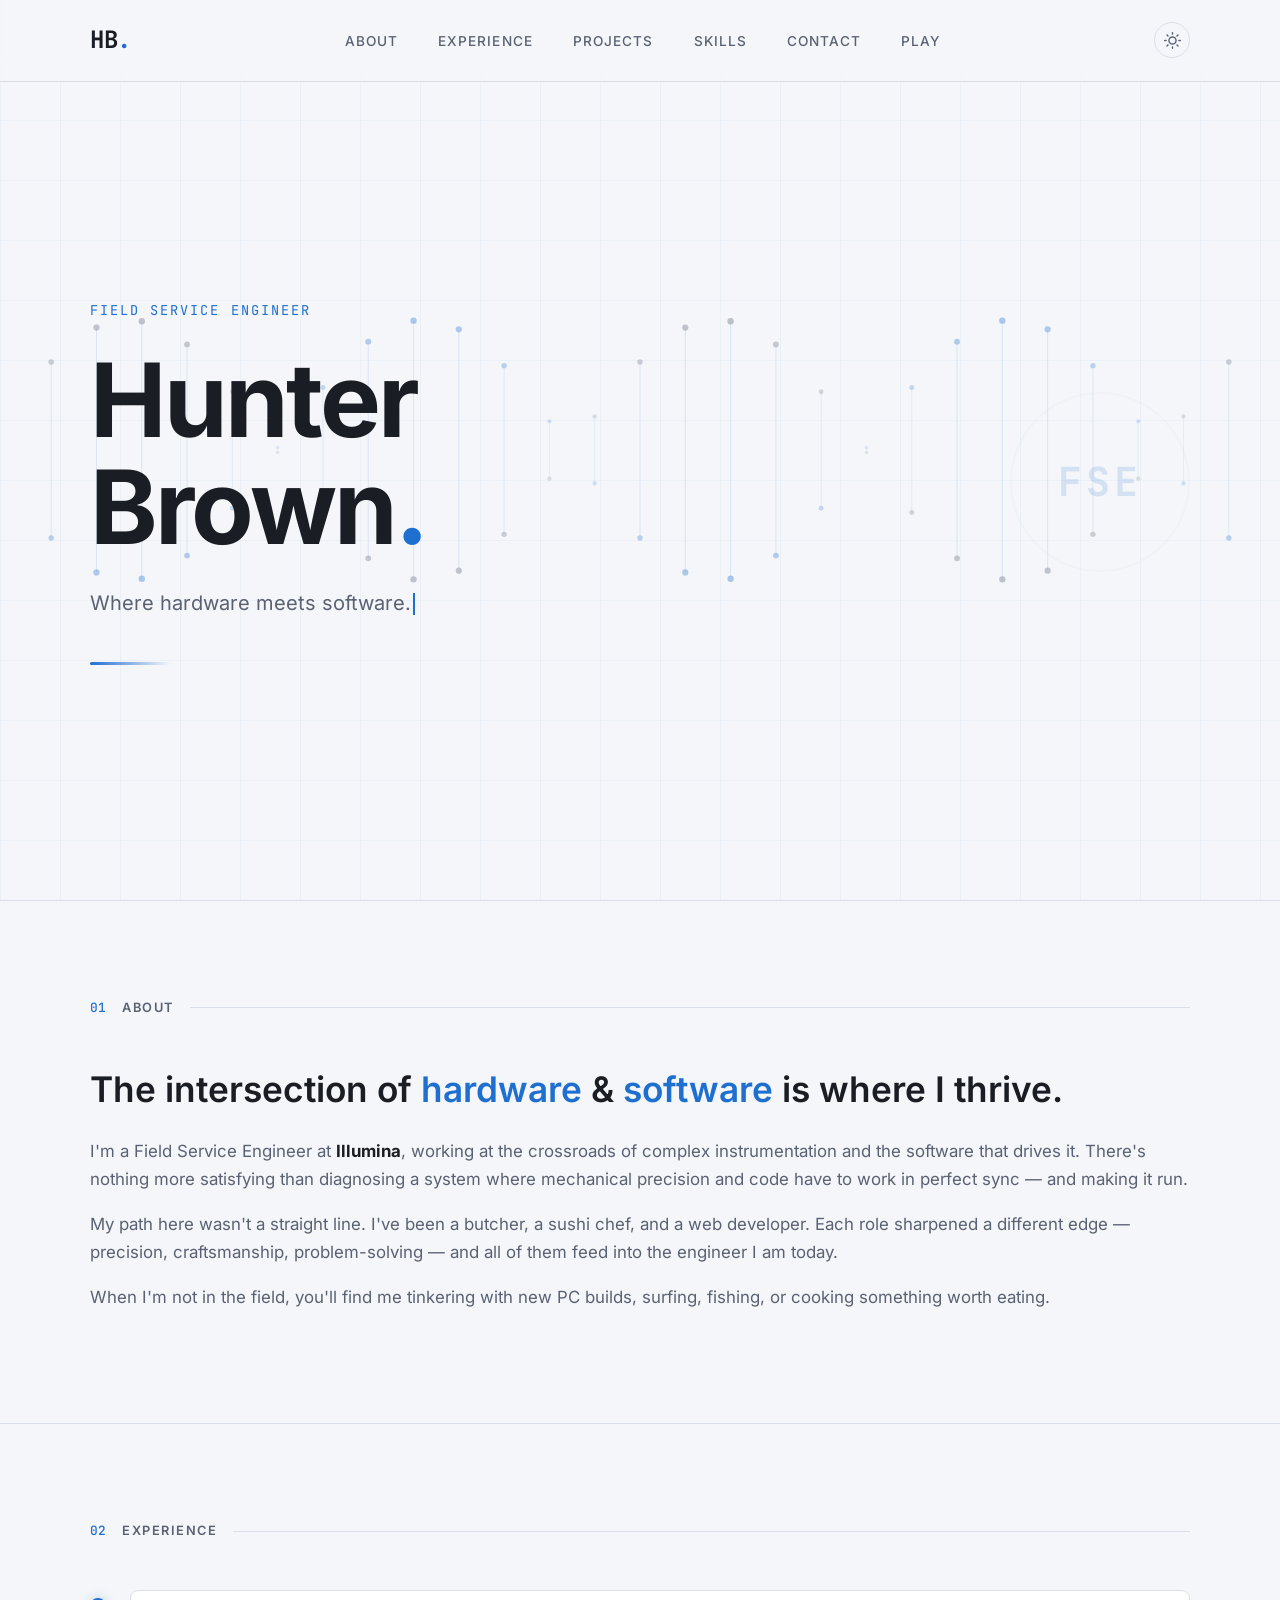
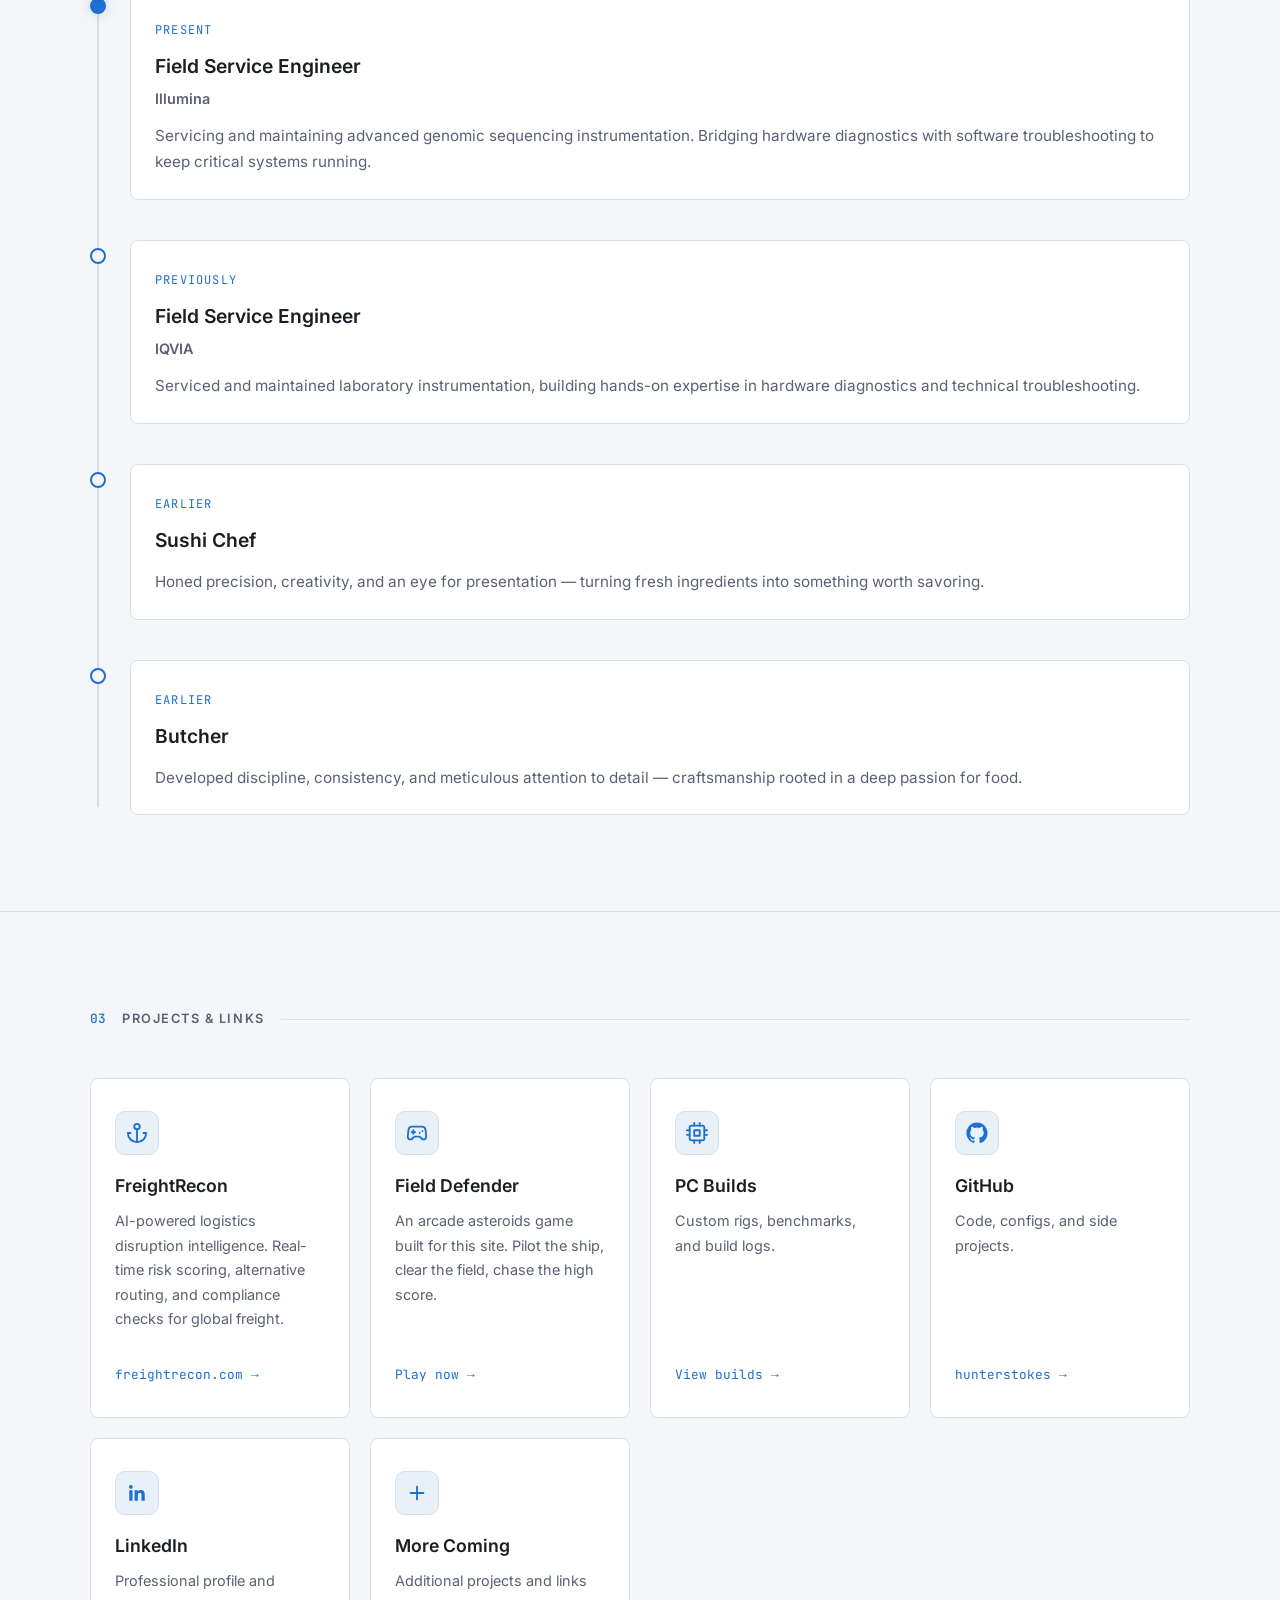
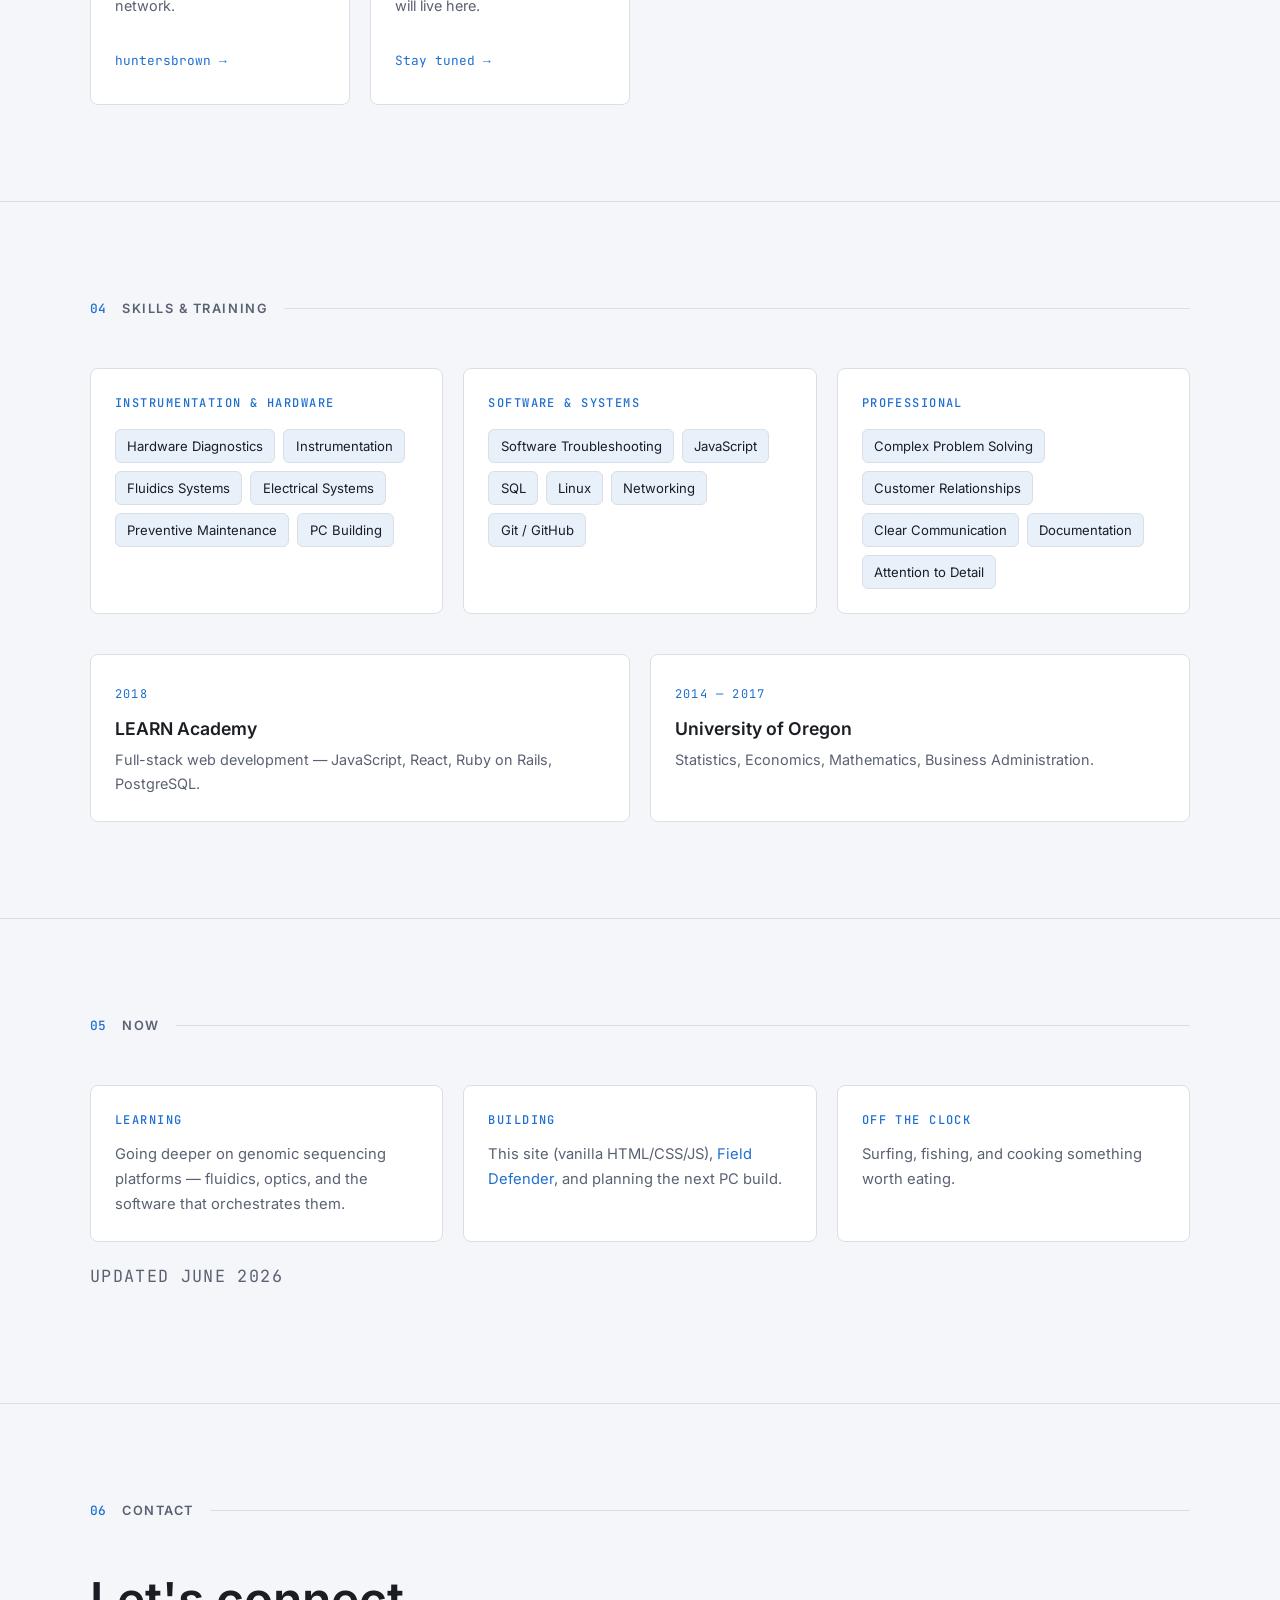
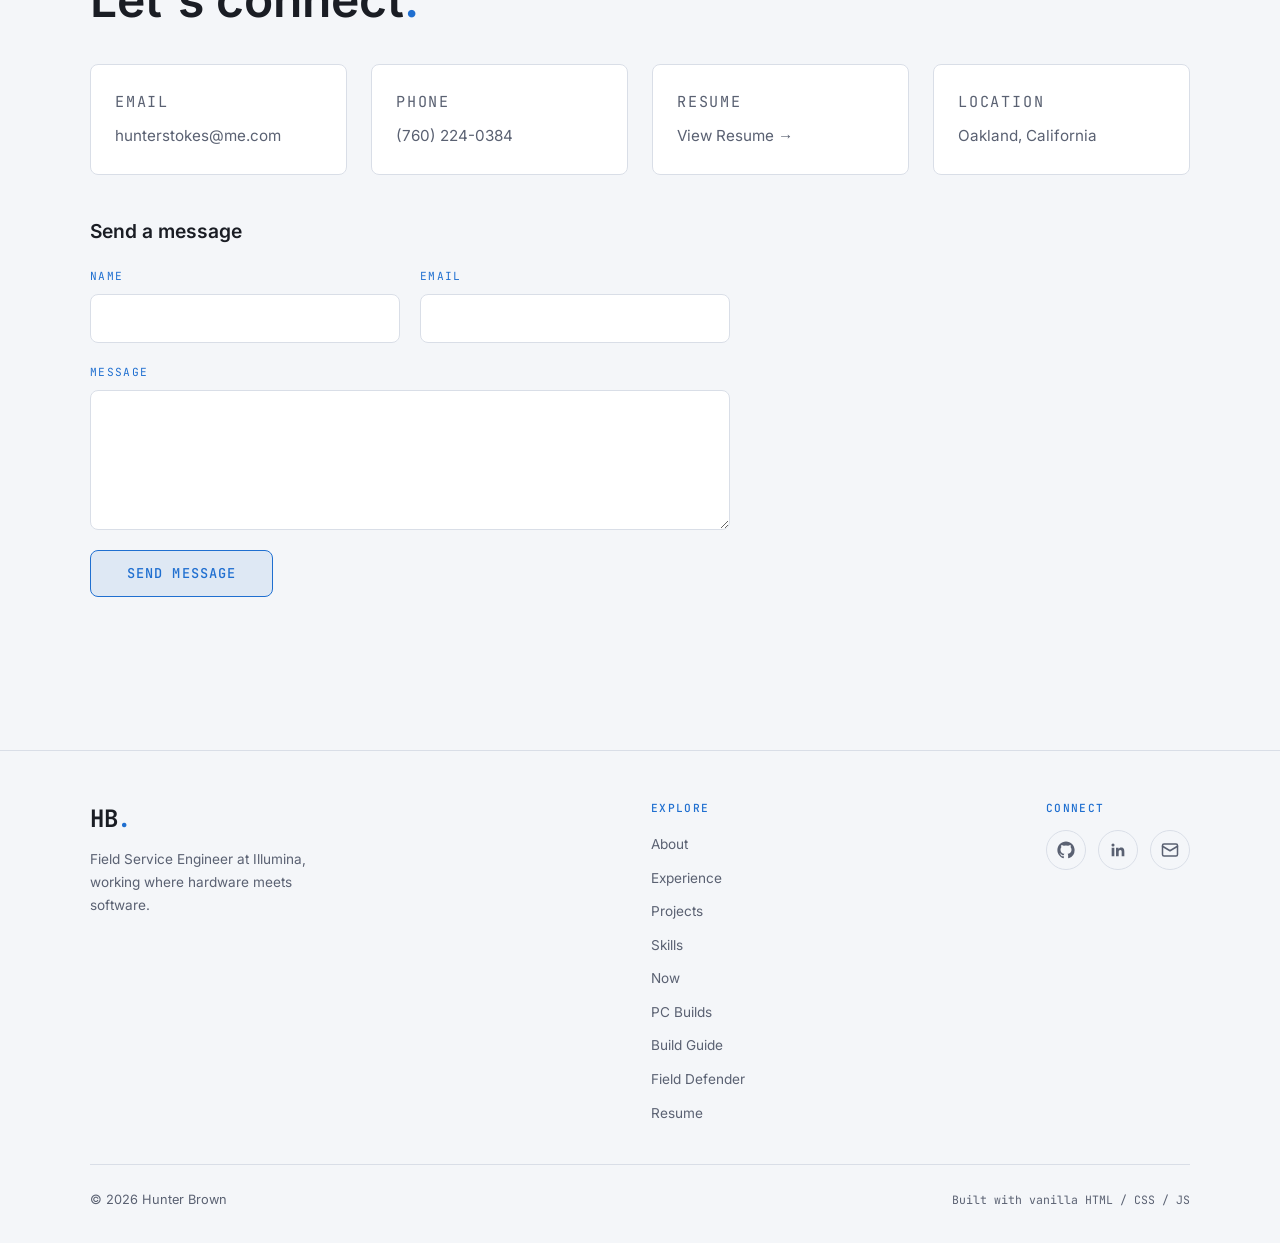
==== commit 71b670a3: "Add interactive PC build guide - New guide.html configurator: visitors pick a preset (Budget Gaming " ====
--- a/index.html
+++ b/index.html
@@ -431,6 +431,7 @@
             <li><a href="#skills">Skills</a></li>
             <li><a href="#now">Now</a></li>
             <li><a href="builds.html">PC Builds</a></li>
+            <li><a href="guide.html">Build Guide</a></li>
             <li><a href="game.html">Field Defender</a></li>
             <li><a href="resume.html">Resume</a></li>
           </ul>
--- a/style.css
+++ b/style.css
@@ -1153,9 +1153,266 @@
   margin: 0;
 }
 
+.shop-links {
+  display: block;
+  font-family: var(--mono);
+  font-size: 0.68rem;
+  letter-spacing: 0.05em;
+  text-transform: uppercase;
+  color: var(--text-muted);
+  margin-top: 0.2rem;
+}
+
+.shop-links a {
+  color: var(--text-muted);
+  text-decoration: underline;
+  text-decoration-color: var(--border);
+  text-underline-offset: 3px;
+  padding: 0.15rem 0;
+}
+
+.shop-links a:hover {
+  color: var(--accent);
+  text-decoration-color: var(--accent);
+}
+
+.builds-disclosure {
+  font-size: 0.8rem;
+  color: var(--text-muted);
+  border: 1px solid var(--border);
+  border-left: 3px solid var(--accent);
+  border-radius: 6px;
+  background: var(--bg-card);
+  padding: 0.75rem 1rem;
+  margin: 1.5rem 0 0;
+  max-width: 640px;
+}
+
 @media (max-width: 768px) {
   .builds-main {
     padding: 7rem 1.5rem 3rem;
+  }
+}
+
+/* ===== Build Guide ===== */
+.preset-bar {
+  display: flex;
+  flex-wrap: wrap;
+  gap: 0.6rem;
+  margin-bottom: 2rem;
+}
+
+.preset-btn {
+  font-family: var(--mono);
+  font-size: 0.78rem;
+  letter-spacing: 0.06em;
+  text-transform: uppercase;
+  padding: 0.6rem 1.2rem;
+  border: 1px solid var(--border);
+  border-radius: 8px;
+  background: var(--bg-card);
+  color: var(--text-muted);
+  cursor: pointer;
+  transition: border-color 0.2s, color 0.2s, background 0.2s;
+}
+
+.preset-btn:hover {
+  border-color: var(--accent);
+  color: var(--accent);
+}
+
+.guide-layout {
+  display: grid;
+  grid-template-columns: 1fr 340px;
+  gap: 2rem;
+  align-items: start;
+}
+
+.builder-group {
+  border: 1px solid var(--border);
+  border-radius: 12px;
+  background: var(--bg-card);
+  padding: 1.25rem 1.5rem 1.5rem;
+  margin-bottom: 1.25rem;
+}
+
+.builder-group legend {
+  font-family: var(--mono);
+  font-size: 0.75rem;
+  font-weight: 500;
+  color: var(--accent);
+  text-transform: uppercase;
+  letter-spacing: 0.12em;
+  padding: 0 0.5rem;
+}
+
+.builder-hint {
+  font-size: 0.8rem;
+  color: var(--text-muted);
+  margin-bottom: 1rem;
+}
+
+.builder-option {
+  display: block;
+  border: 1px solid var(--border);
+  border-radius: 8px;
+  padding: 0.75rem 1rem;
+  margin-bottom: 0.5rem;
+  cursor: pointer;
+  transition: border-color 0.2s, background 0.2s;
+}
+
+.builder-option:hover {
+  border-color: var(--accent);
+}
+
+.builder-radio:checked + .builder-option {
+  border-color: var(--accent);
+  background: var(--accent-dim);
+}
+
+.builder-radio:focus-visible + .builder-option {
+  outline: 2px solid var(--accent);
+  outline-offset: 2px;
+}
+
+.builder-option-disabled {
+  opacity: 0.4;
+  cursor: not-allowed;
+}
+
+.builder-option-disabled:hover {
+  border-color: var(--border);
+}
+
+.builder-option-top {
+  display: flex;
+  justify-content: space-between;
+  gap: 1rem;
+  align-items: baseline;
+}
+
+.builder-option-name {
+  font-size: 0.92rem;
+  font-weight: 600;
+  color: var(--text);
+}
+
+.builder-option-price {
+  font-family: var(--mono);
+  font-size: 0.82rem;
+  color: var(--accent);
+  white-space: nowrap;
+}
+
+.builder-option-note {
+  display: block;
+  font-size: 0.8rem;
+  color: var(--text-muted);
+  margin-top: 0.2rem;
+}
+
+/* Summary panel */
+.build-summary {
+  position: sticky;
+  top: 6rem;
+  border: 1px solid var(--border);
+  border-radius: 12px;
+  background: var(--bg-card);
+  padding: 1.5rem;
+}
+
+.build-summary h2 {
+  font-size: 1.15rem;
+  font-weight: 600;
+  margin-bottom: 1rem;
+}
+
+.summary-list {
+  list-style: none;
+  margin: 0 0 1rem;
+  padding: 0;
+}
+
+.summary-list li {
+  display: flex;
+  flex-direction: column;
+  padding: 0.5rem 0;
+  border-bottom: 1px solid var(--border);
+}
+
+.summary-cat {
+  font-family: var(--mono);
+  font-size: 0.65rem;
+  letter-spacing: 0.1em;
+  text-transform: uppercase;
+  color: var(--text-muted);
+}
+
+.summary-part {
+  font-size: 0.86rem;
+  color: var(--text);
+}
+
+.summary-meta {
+  display: flex;
+  gap: 0.75rem;
+  font-family: var(--mono);
+  font-size: 0.72rem;
+  color: var(--accent);
+  margin-top: 0.15rem;
+}
+
+.summary-meta a {
+  color: var(--text-muted);
+  text-decoration: underline;
+  text-decoration-color: var(--border);
+  text-underline-offset: 3px;
+}
+
+.summary-meta a:hover {
+  color: var(--accent);
+  text-decoration-color: var(--accent);
+}
+
+.summary-total-row {
+  display: flex;
+  justify-content: space-between;
+  align-items: baseline;
+  font-size: 0.9rem;
+  color: var(--text-muted);
+  margin-bottom: 0.75rem;
+}
+
+.summary-total-row strong {
+  font-family: var(--mono);
+  font-size: 1.4rem;
+  color: var(--accent);
+}
+
+.summary-note {
+  font-size: 0.8rem;
+  color: var(--text-muted);
+  min-height: 1.2em;
+  margin-bottom: 1rem;
+}
+
+.summary-note.warn {
+  color: var(--orange);
+}
+
+.build-summary .game-btn {
+  width: 100%;
+}
+
+@media (max-width: 900px) {
+  .guide-layout {
+    grid-template-columns: 1fr;
+  }
+
+  .build-summary {
+    position: static;
+    order: -1;
   }
 }
 
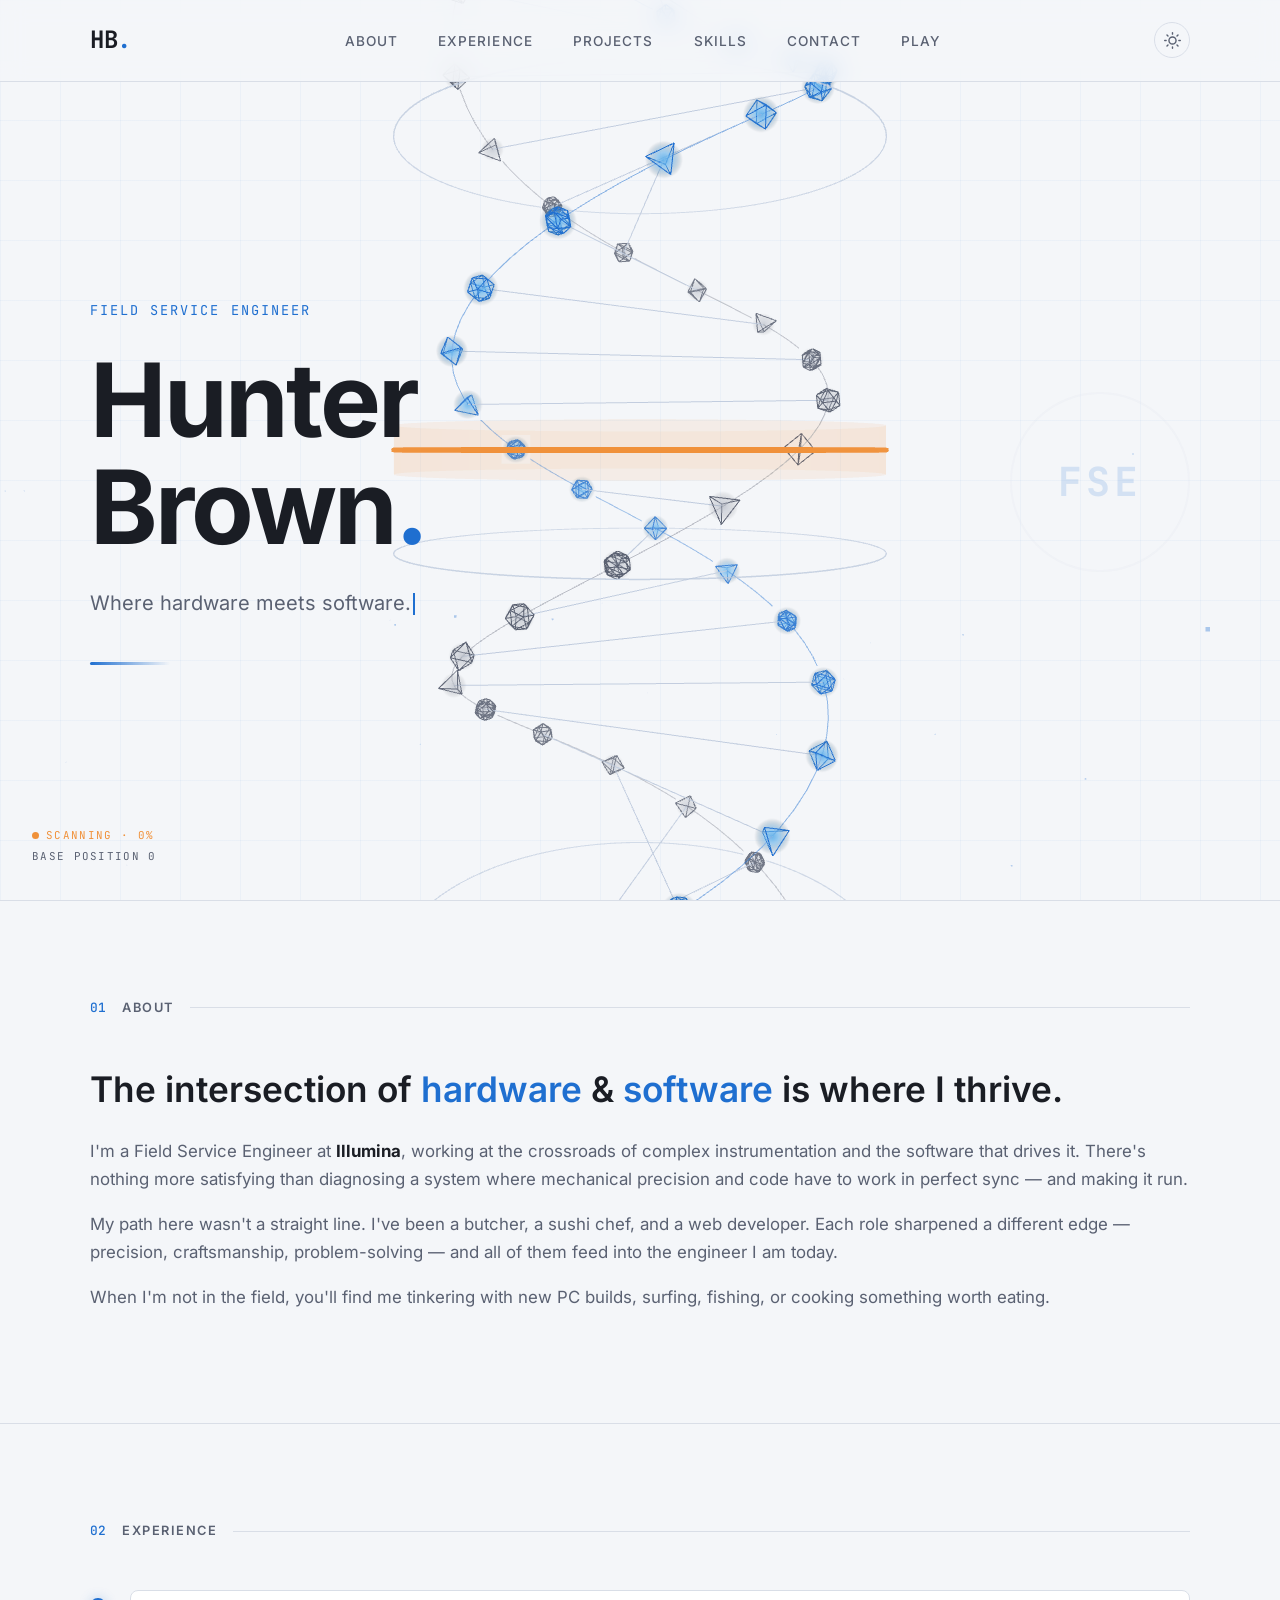
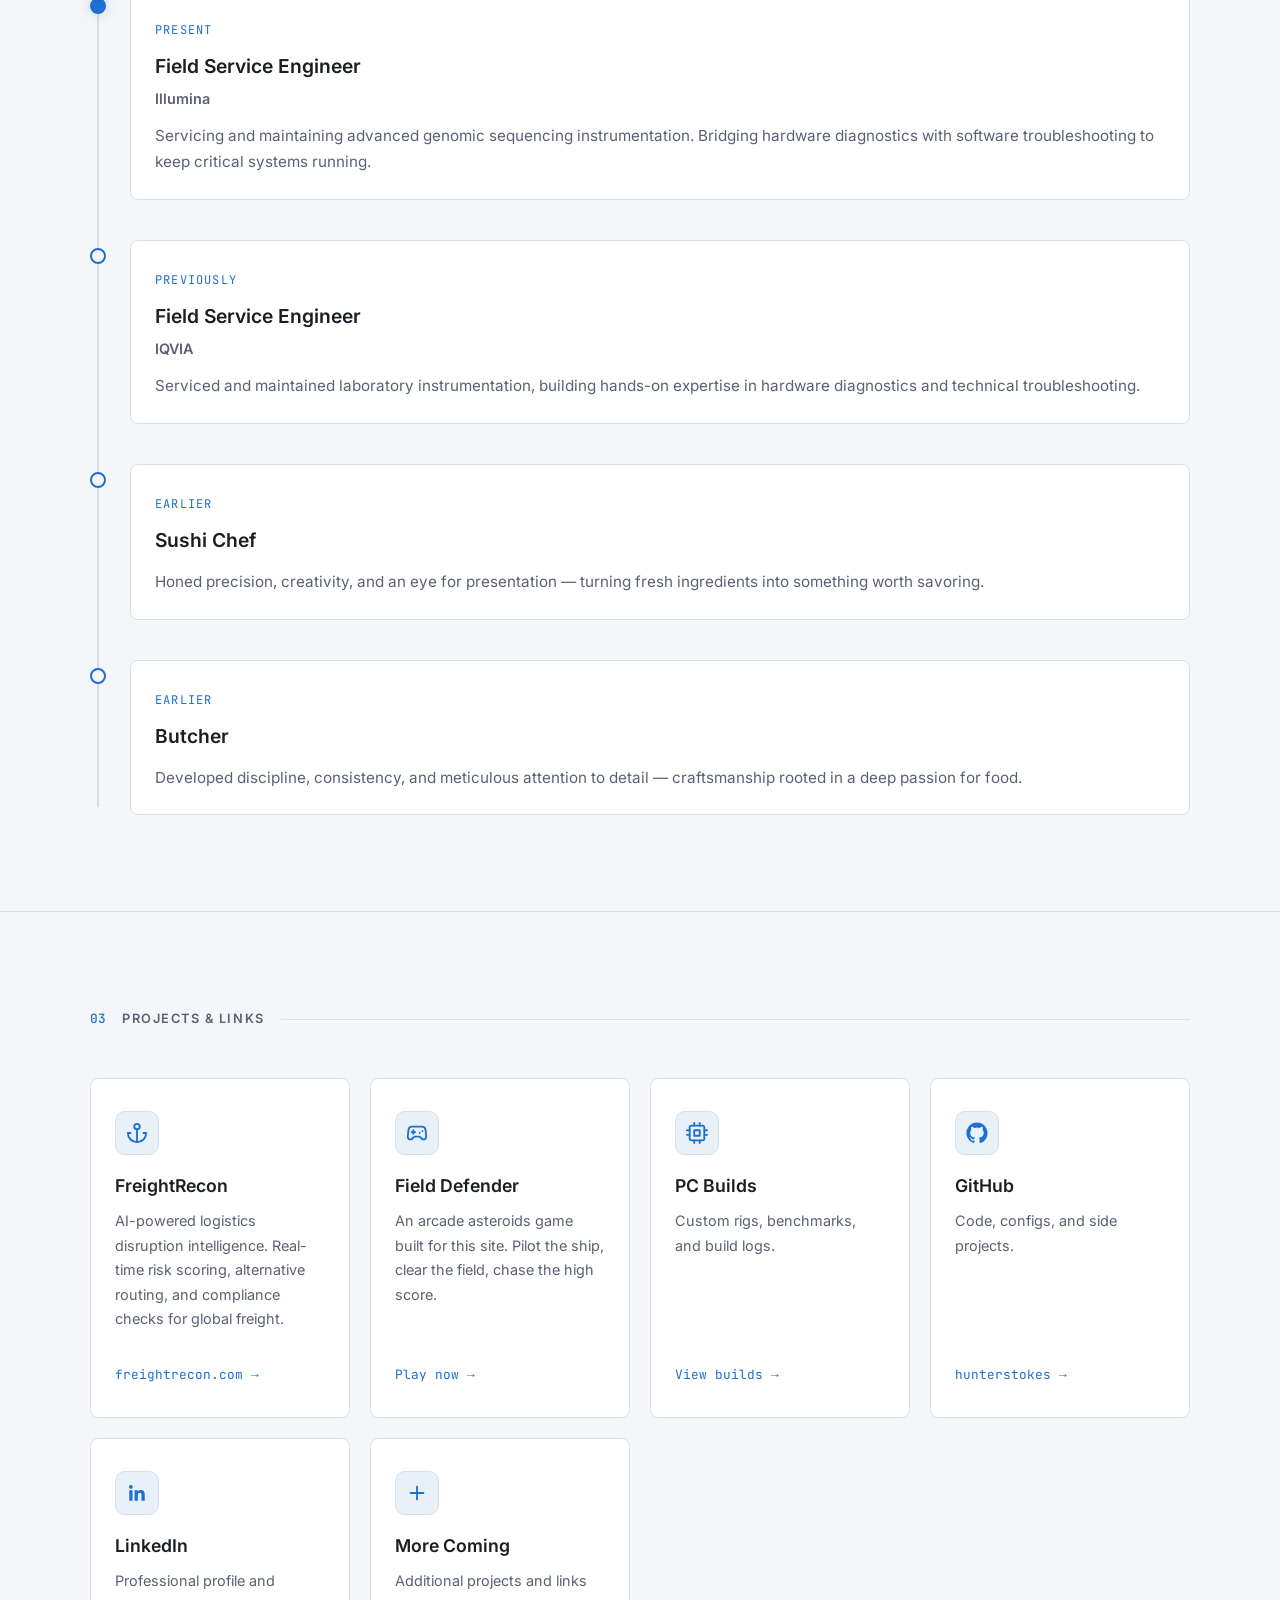
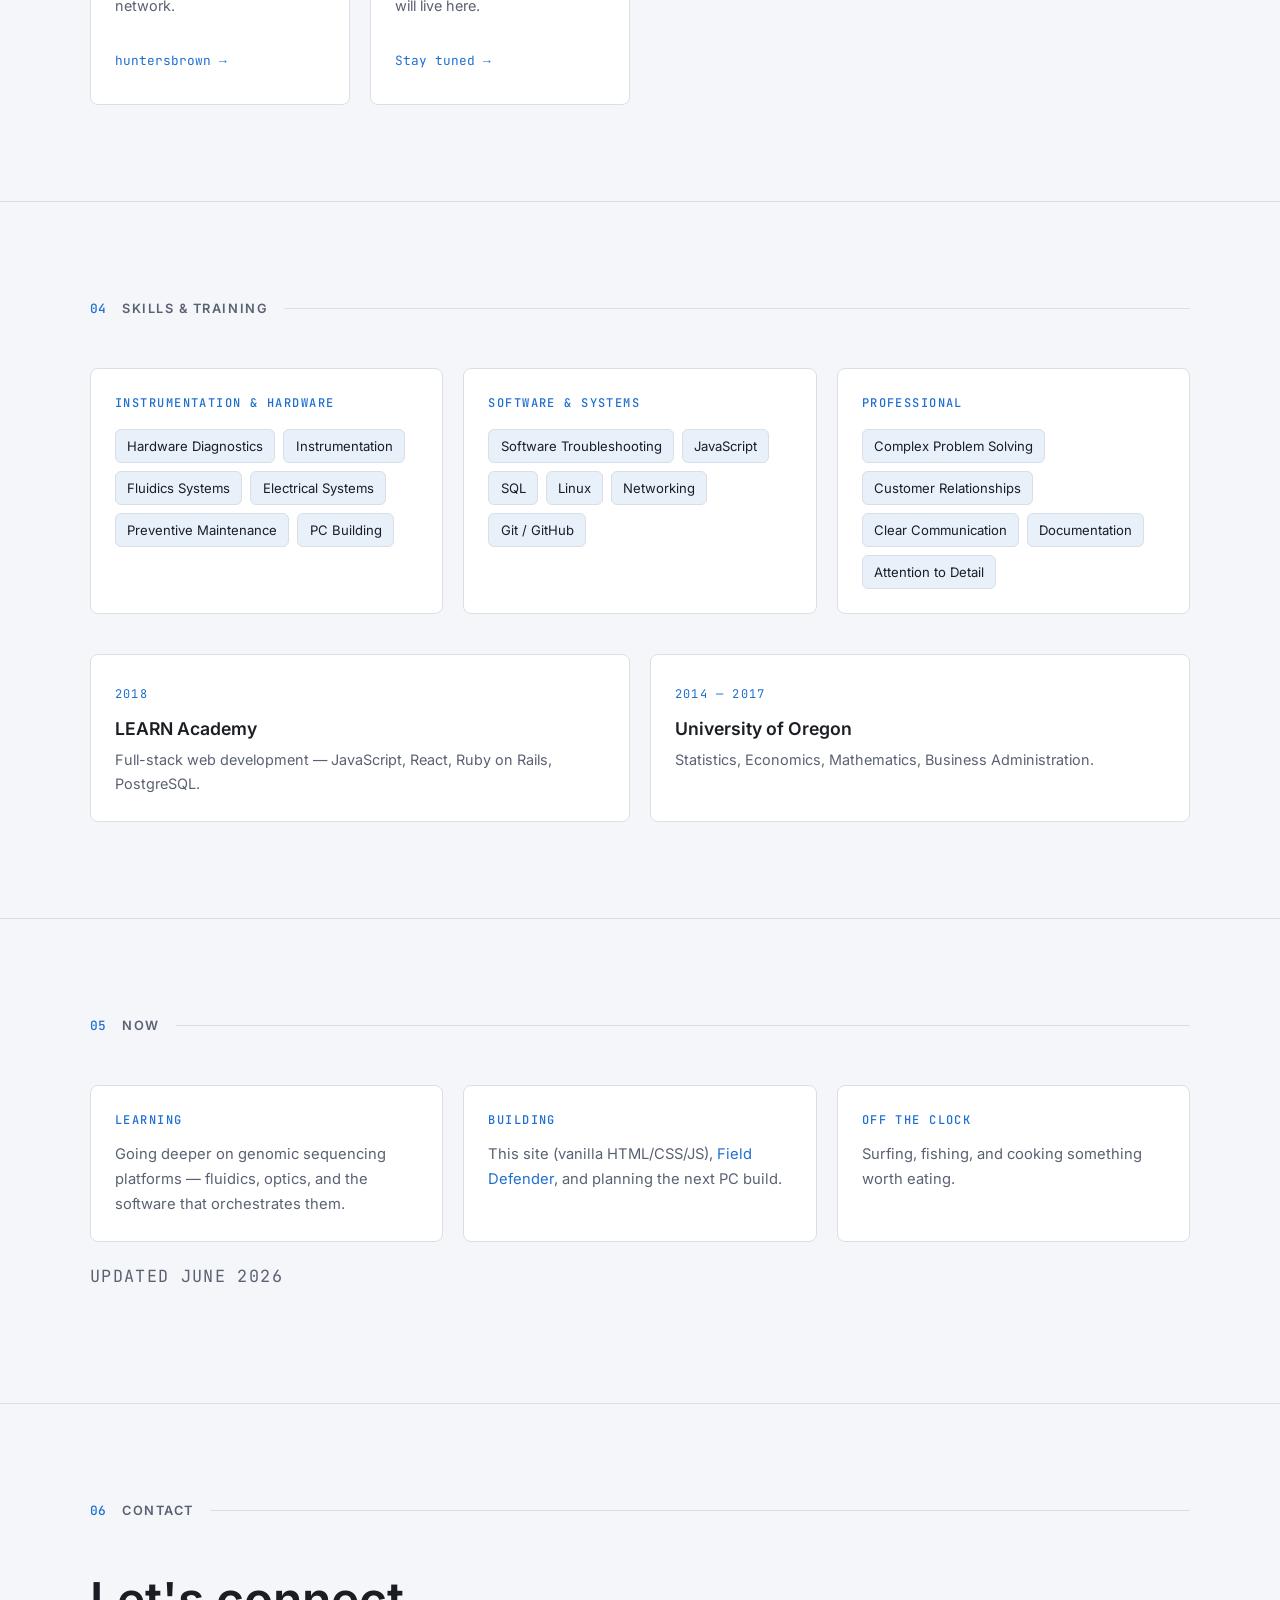
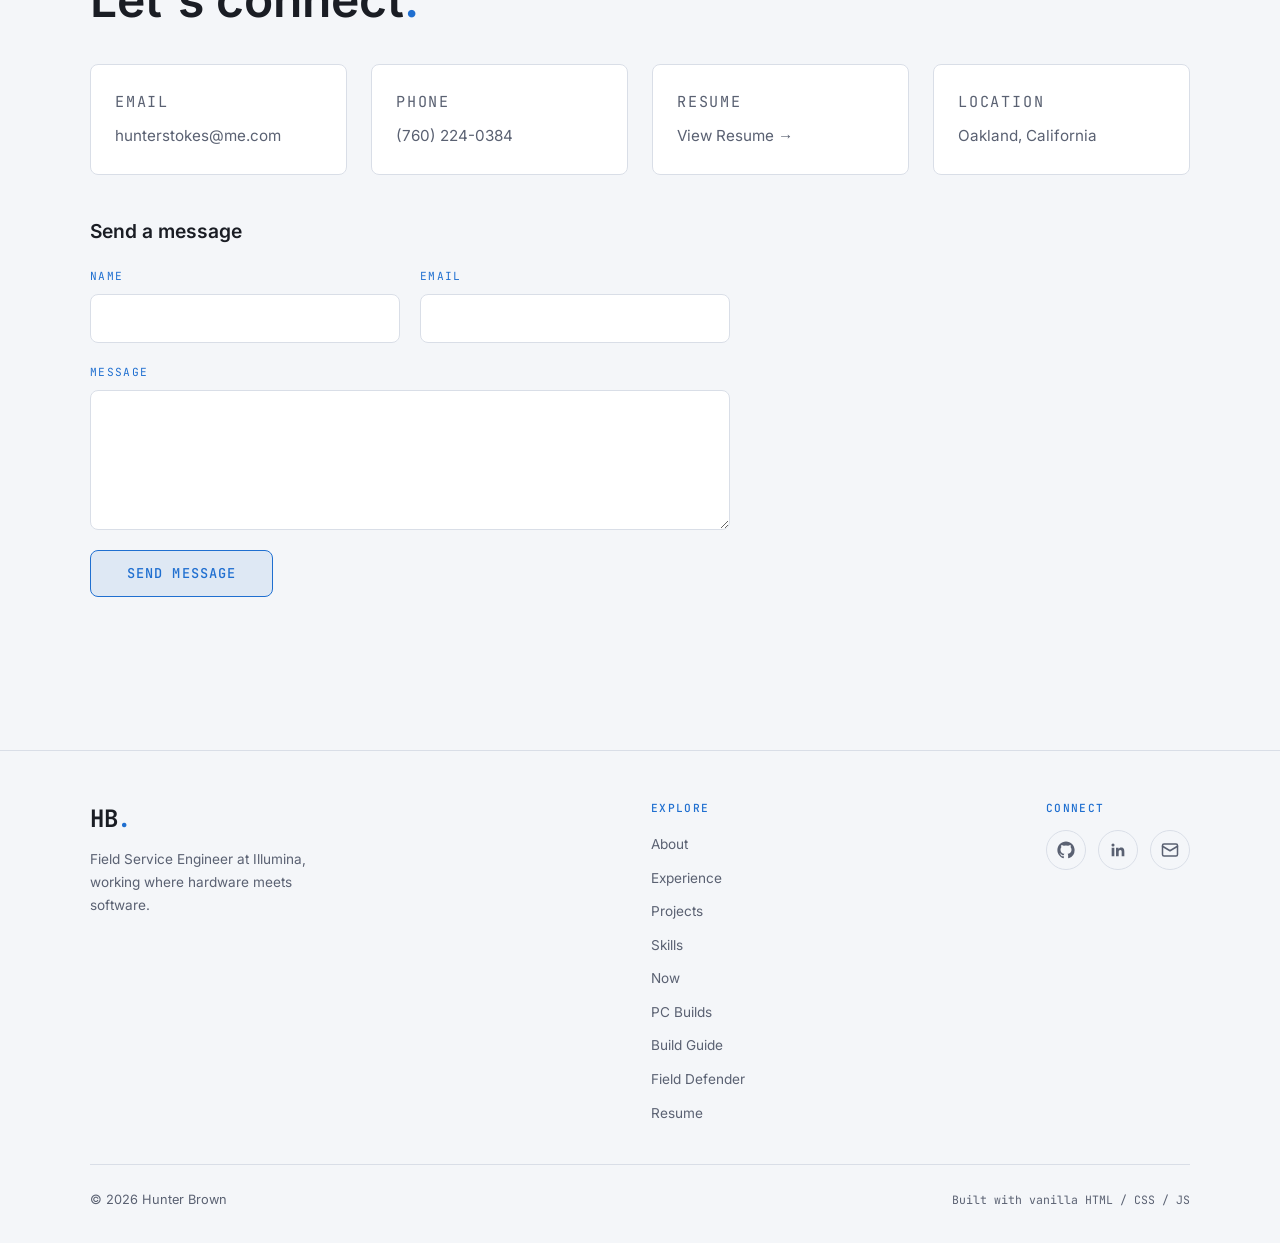
==== commit 0e4a06b8: "Add scroll-driven 3D DNA helix homepage experience - New helix3d.js (three.js): a full-page DNA heli" ====
--- a/index.html
+++ b/index.html
@@ -83,6 +83,9 @@
   <!-- Decorative grid overlay -->
   <div class="grid-overlay" aria-hidden="true"></div>
 
+  <!-- 3D helix scene (scroll-driven; falls back to the 2D hero canvas) -->
+  <div id="helix-scene" aria-hidden="true"></div>
+
   <!-- Cursor spotlight -->
   <div class="cursor-spotlight" aria-hidden="true"></div>
 
@@ -463,6 +466,13 @@
     <svg viewBox="0 0 24 24" fill="none" stroke="currentColor" stroke-width="2" stroke-linecap="round" stroke-linejoin="round"><line x1="12" y1="19" x2="12" y2="5"/><polyline points="5 12 12 5 19 12"/></svg>
   </button>
 
+  <!-- Sequence scan readout (shown when the 3D helix is active) -->
+  <div class="scan-readout" id="scan-readout" aria-hidden="true" hidden>
+    <span class="scan-dot"></span><span id="scan-pct">Scanning · 0%</span><br>
+    Base position <span id="scan-pos">0</span>
+  </div>
+
   <script src="script.js"></script>
+  <script type="module" src="helix3d.js"></script>
 </body>
 </html>
--- a/style.css
+++ b/style.css
@@ -134,6 +134,71 @@
   }
 }
 
+/* ===== 3D Helix Scene ===== */
+#helix-scene {
+  position: fixed;
+  inset: 0;
+  z-index: 0;
+  pointer-events: none;
+}
+
+#helix-scene canvas {
+  display: block;
+}
+
+.scan-readout {
+  position: fixed;
+  left: 2rem;
+  bottom: 2rem;
+  z-index: 90;
+  font-family: var(--mono);
+  font-size: 0.68rem;
+  letter-spacing: 0.12em;
+  text-transform: uppercase;
+  color: var(--text-muted);
+  line-height: 2;
+  pointer-events: none;
+}
+
+.scan-readout #scan-pct {
+  color: var(--orange);
+}
+
+.scan-dot {
+  display: inline-block;
+  width: 7px;
+  height: 7px;
+  border-radius: 50%;
+  background: var(--orange);
+  margin-right: 0.45rem;
+  animation: scanPulse 2s infinite;
+}
+
+@keyframes scanPulse {
+  50% { opacity: 0.3; }
+}
+
+@media (prefers-reduced-motion: reduce) {
+  .scan-dot {
+    animation: none;
+  }
+}
+
+@media (max-width: 600px) {
+  .scan-readout {
+    left: 1.25rem;
+    bottom: 1.25rem;
+    font-size: 0.6rem;
+  }
+}
+
+@media print {
+  #helix-scene,
+  .scan-readout {
+    display: none;
+  }
+}
+
 /* ===== Scroll Progress ===== */
 .scroll-progress {
   position: fixed;
@@ -1221,6 +1286,82 @@
   color: var(--accent);
 }
 
+.prices-stamp {
+  font-family: var(--mono);
+  font-size: 0.7rem;
+  letter-spacing: 0.08em;
+  text-transform: uppercase;
+  color: var(--text-muted);
+  margin: -1rem 0 2rem;
+}
+
+/* Wizard */
+.wizard {
+  border: 1px solid var(--border);
+  border-radius: 12px;
+  background: var(--bg-card);
+  margin-bottom: 1.5rem;
+}
+
+.wizard > summary {
+  cursor: pointer;
+  padding: 1rem 1.5rem;
+  font-weight: 600;
+  font-size: 0.95rem;
+  list-style-position: inside;
+}
+
+.wizard > summary:hover {
+  color: var(--accent);
+}
+
+.wizard-body {
+  padding: 0.5rem 1.5rem 1.5rem;
+  border-top: 1px solid var(--border);
+}
+
+.wizard-q {
+  border: none;
+  padding: 0;
+  margin: 1rem 0;
+}
+
+.wizard-q legend {
+  font-family: var(--mono);
+  font-size: 0.72rem;
+  color: var(--text-muted);
+  text-transform: uppercase;
+  letter-spacing: 0.1em;
+  margin-bottom: 0.5rem;
+}
+
+.wizard-chip {
+  display: inline-block;
+  font-size: 0.85rem;
+  padding: 0.45rem 1rem;
+  margin: 0 0.4rem 0.4rem 0;
+  border: 1px solid var(--border);
+  border-radius: 999px;
+  color: var(--text-muted);
+  cursor: pointer;
+  transition: border-color 0.2s, color 0.2s, background 0.2s;
+}
+
+.wizard-chip:hover {
+  border-color: var(--accent);
+}
+
+.builder-radio:checked + .wizard-chip {
+  border-color: var(--accent);
+  background: var(--accent-dim);
+  color: var(--accent);
+}
+
+.builder-radio:focus-visible + .wizard-chip {
+  outline: 2px solid var(--accent);
+  outline-offset: 2px;
+}
+
 .guide-layout {
   display: grid;
   grid-template-columns: 1fr 340px;
@@ -1401,8 +1542,64 @@
   color: var(--orange);
 }
 
+.summary-perf,
+.summary-draw {
+  font-family: var(--mono);
+  font-size: 0.72rem;
+  letter-spacing: 0.04em;
+  color: var(--text-muted);
+  margin-bottom: 0.4rem;
+}
+
+.summary-perf {
+  color: var(--accent);
+}
+
+.summary-actions {
+  display: flex;
+  flex-direction: column;
+  gap: 0.6rem;
+}
+
 .build-summary .game-btn {
   width: 100%;
+}
+
+/* Guide FAQ */
+.guide-faq {
+  margin-top: 3rem;
+  max-width: 760px;
+}
+
+.guide-faq h2 {
+  font-size: 1.4rem;
+  font-weight: 600;
+  margin-bottom: 1rem;
+}
+
+.guide-faq details {
+  border: 1px solid var(--border);
+  border-radius: 8px;
+  background: var(--bg-card);
+  margin-bottom: 0.6rem;
+}
+
+.guide-faq summary {
+  cursor: pointer;
+  padding: 0.85rem 1.25rem;
+  font-weight: 600;
+  font-size: 0.92rem;
+  list-style-position: inside;
+}
+
+.guide-faq summary:hover {
+  color: var(--accent);
+}
+
+.guide-faq details p {
+  padding: 0 1.25rem 1rem;
+  font-size: 0.88rem;
+  margin: 0;
 }
 
 @media (max-width: 900px) {
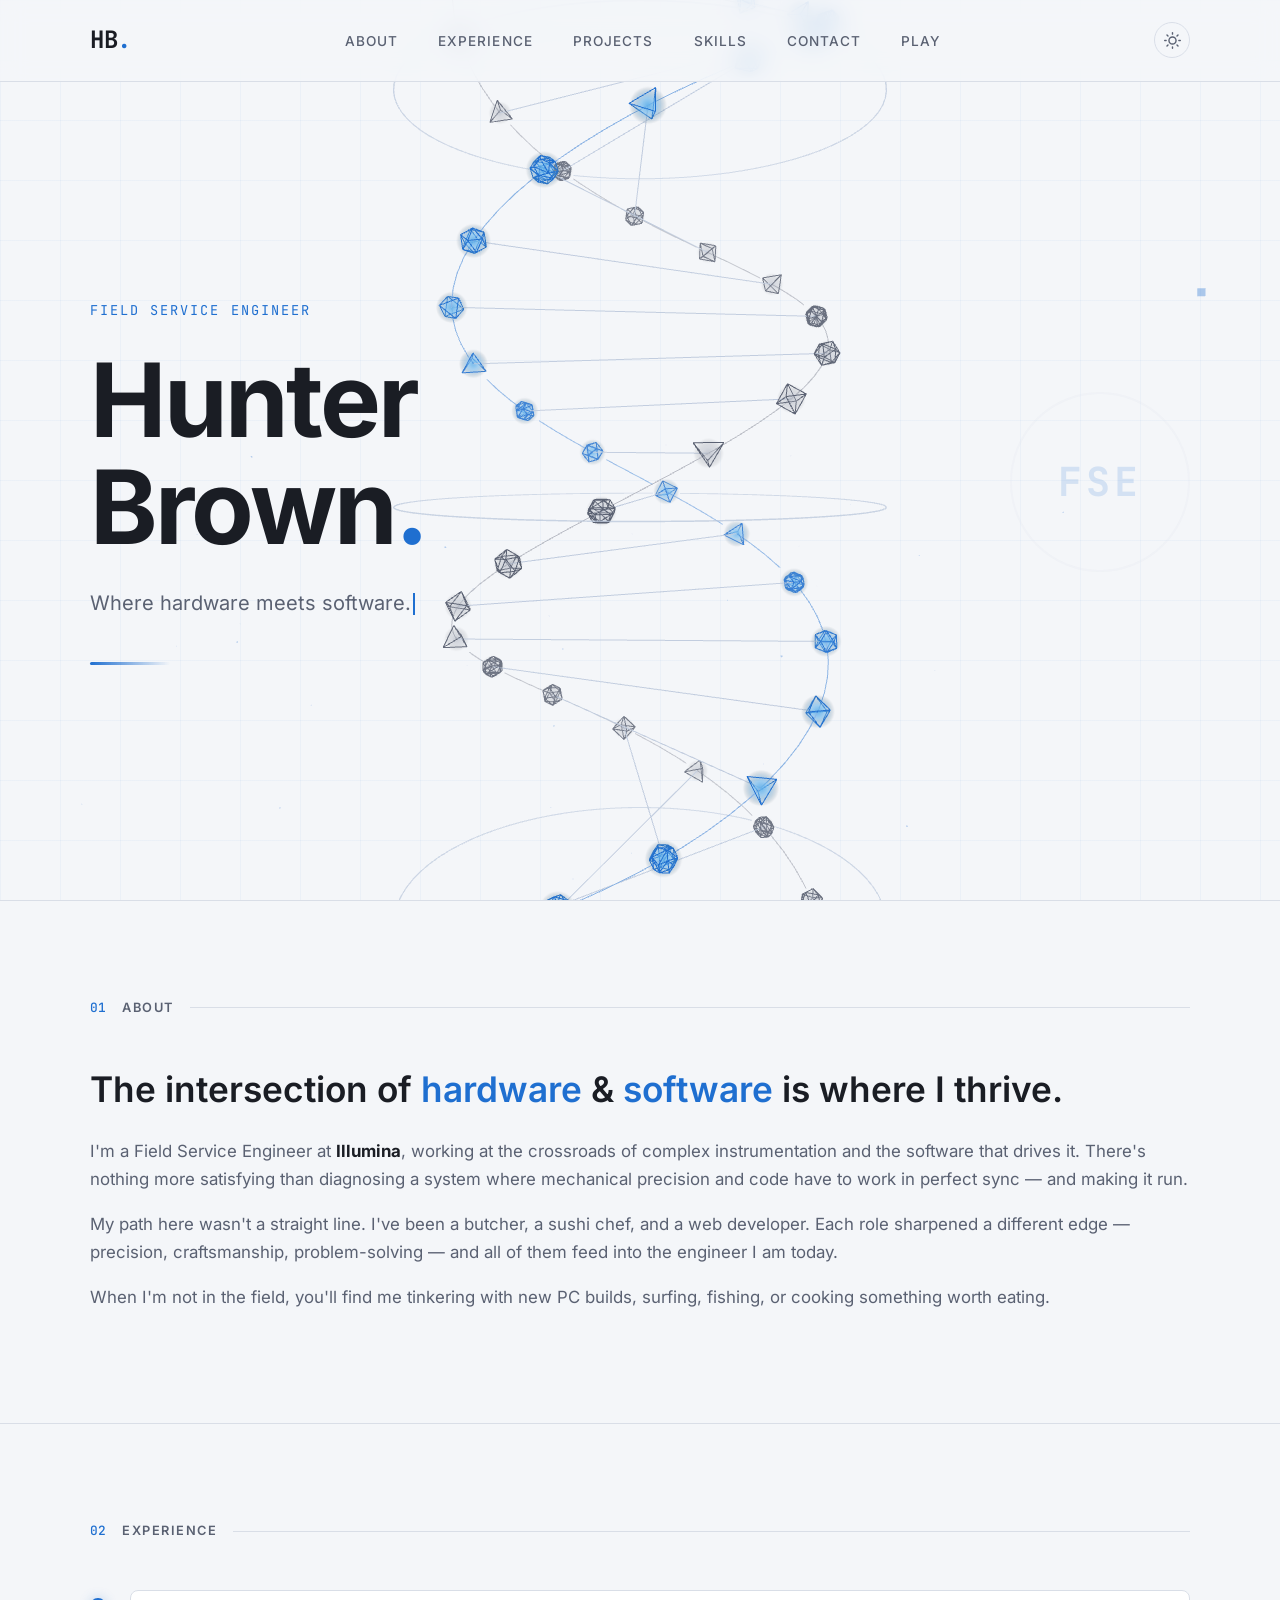
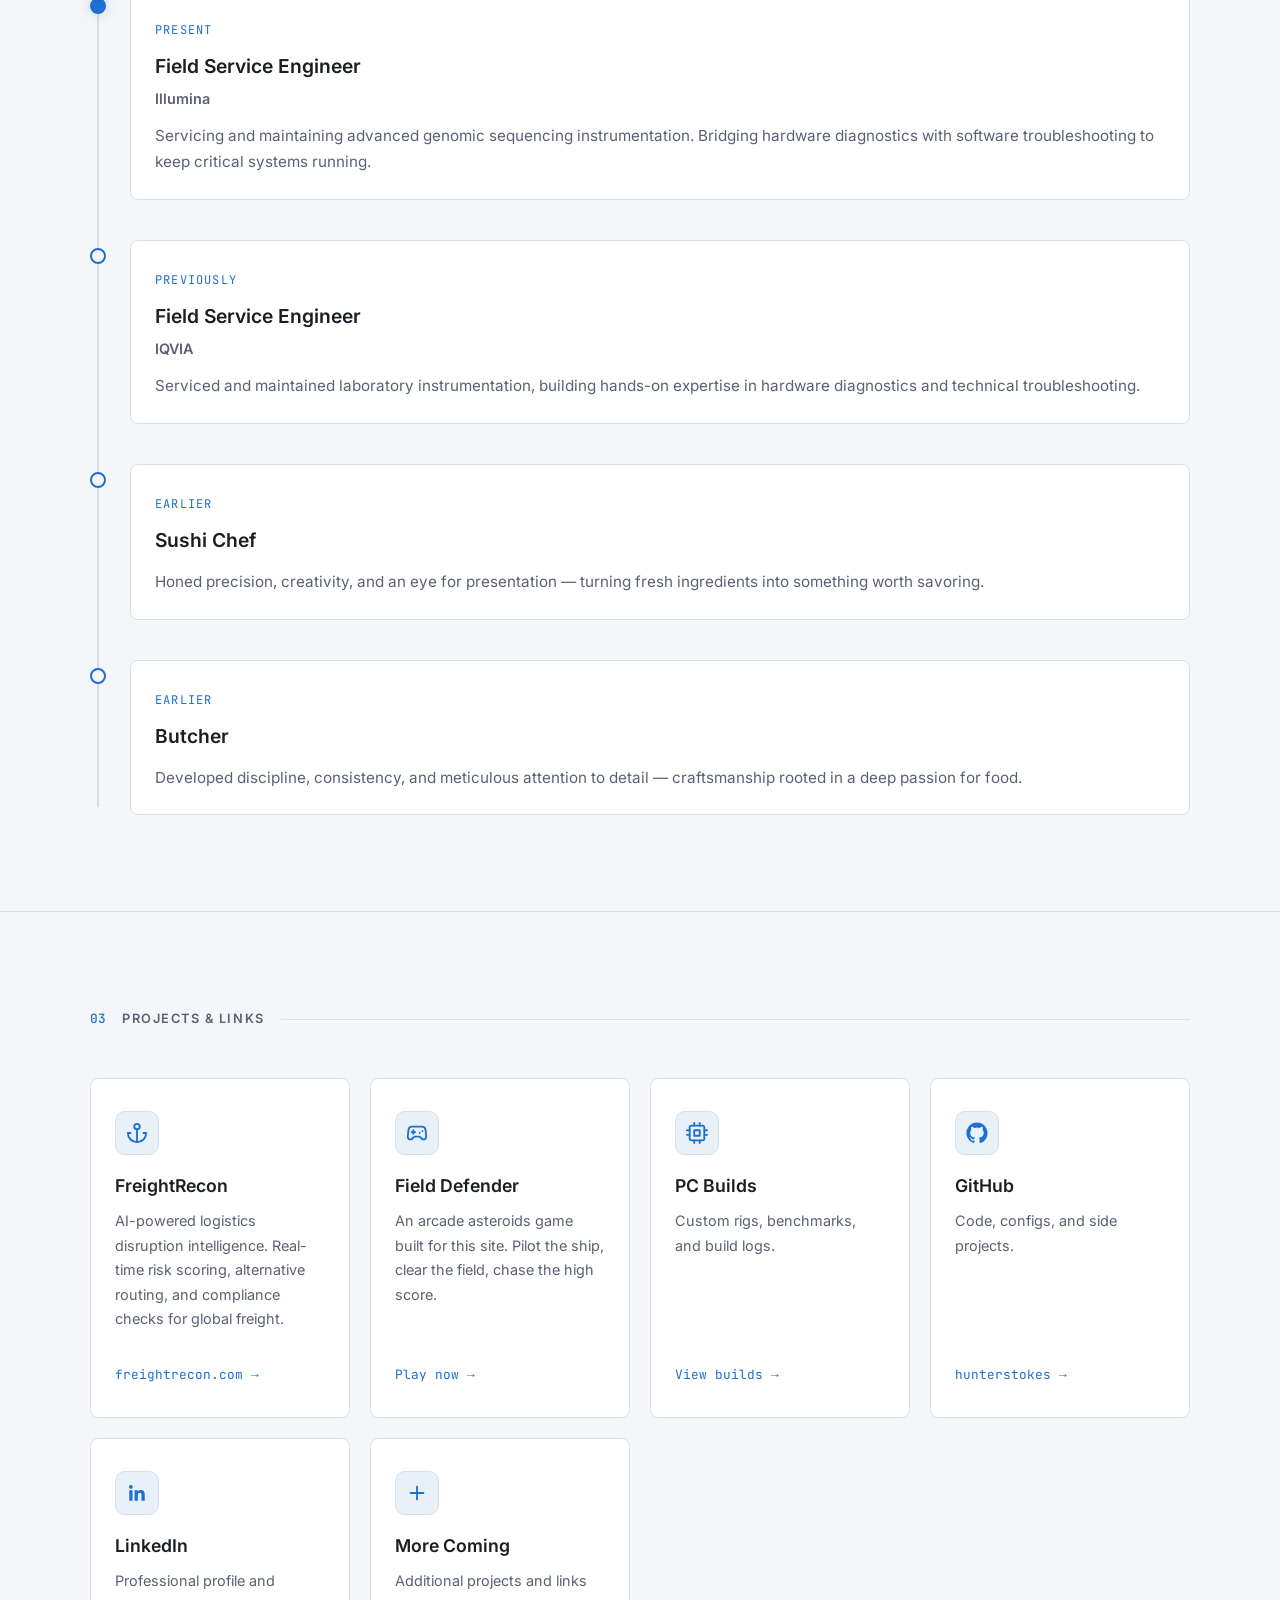
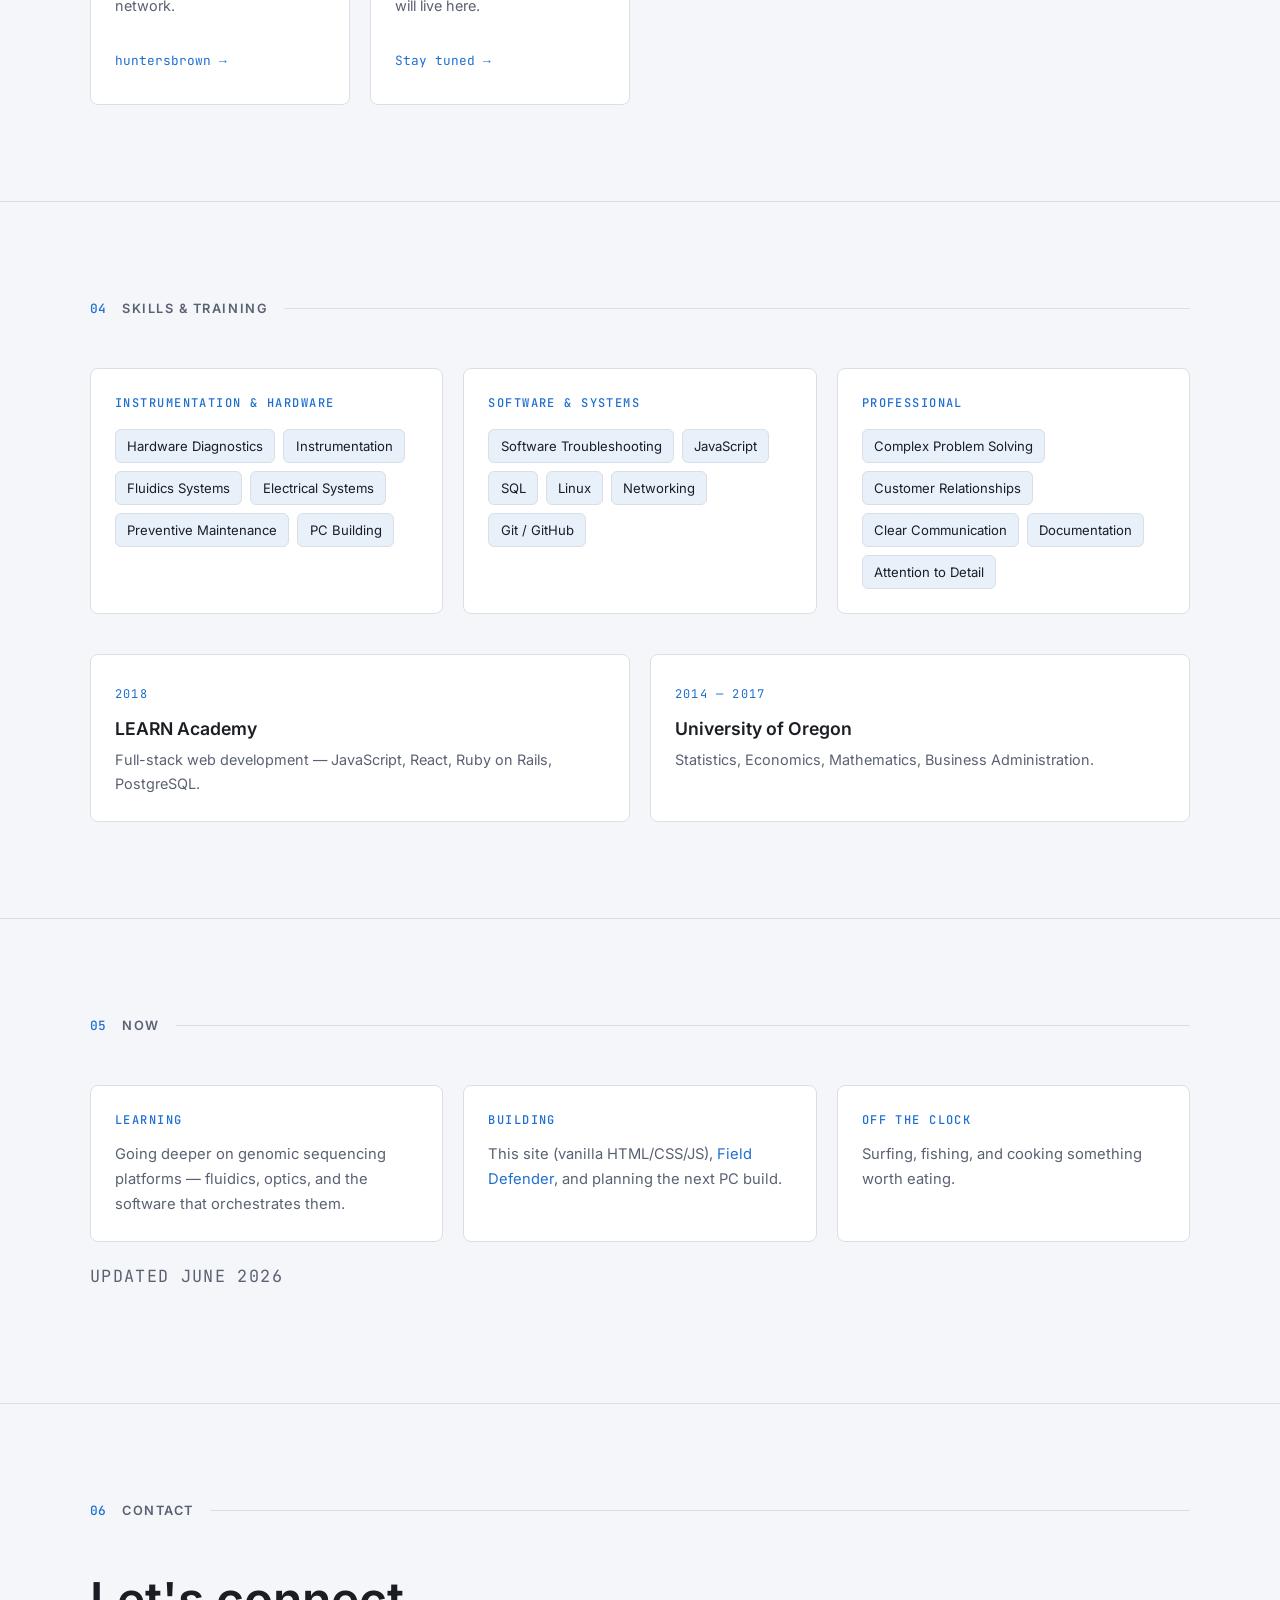
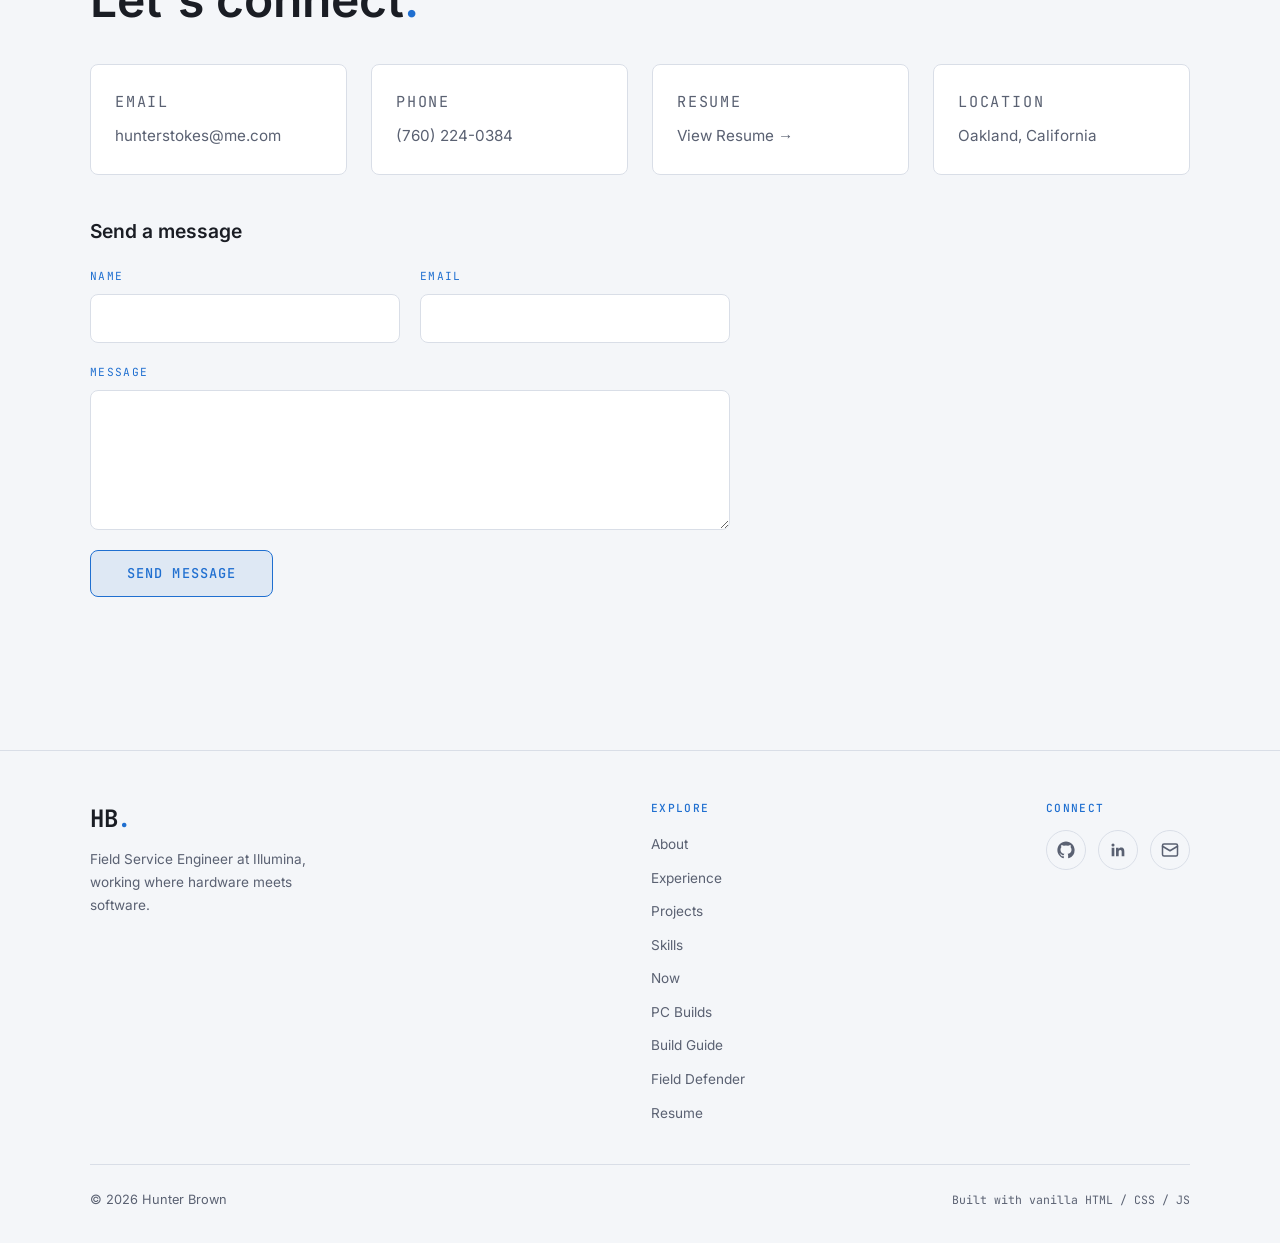
==== commit a7bb8e60: "Remove orange scanner band and scan readout from helix Per design feedback: the helix keeps its scro" ====
--- a/index.html
+++ b/index.html
@@ -466,12 +466,6 @@
     <svg viewBox="0 0 24 24" fill="none" stroke="currentColor" stroke-width="2" stroke-linecap="round" stroke-linejoin="round"><line x1="12" y1="19" x2="12" y2="5"/><polyline points="5 12 12 5 19 12"/></svg>
   </button>
 
-  <!-- Sequence scan readout (shown when the 3D helix is active) -->
-  <div class="scan-readout" id="scan-readout" aria-hidden="true" hidden>
-    <span class="scan-dot"></span><span id="scan-pct">Scanning · 0%</span><br>
-    Base position <span id="scan-pos">0</span>
-  </div>
-
   <script src="script.js"></script>
   <script type="module" src="helix3d.js"></script>
 </body>
--- a/style.css
+++ b/style.css
@@ -146,55 +146,8 @@
   display: block;
 }
 
-.scan-readout {
-  position: fixed;
-  left: 2rem;
-  bottom: 2rem;
-  z-index: 90;
-  font-family: var(--mono);
-  font-size: 0.68rem;
-  letter-spacing: 0.12em;
-  text-transform: uppercase;
-  color: var(--text-muted);
-  line-height: 2;
-  pointer-events: none;
-}
-
-.scan-readout #scan-pct {
-  color: var(--orange);
-}
-
-.scan-dot {
-  display: inline-block;
-  width: 7px;
-  height: 7px;
-  border-radius: 50%;
-  background: var(--orange);
-  margin-right: 0.45rem;
-  animation: scanPulse 2s infinite;
-}
-
-@keyframes scanPulse {
-  50% { opacity: 0.3; }
-}
-
-@media (prefers-reduced-motion: reduce) {
-  .scan-dot {
-    animation: none;
-  }
-}
-
-@media (max-width: 600px) {
-  .scan-readout {
-    left: 1.25rem;
-    bottom: 1.25rem;
-    font-size: 0.6rem;
-  }
-}
-
 @media print {
-  #helix-scene,
-  .scan-readout {
+  #helix-scene {
     display: none;
   }
 }
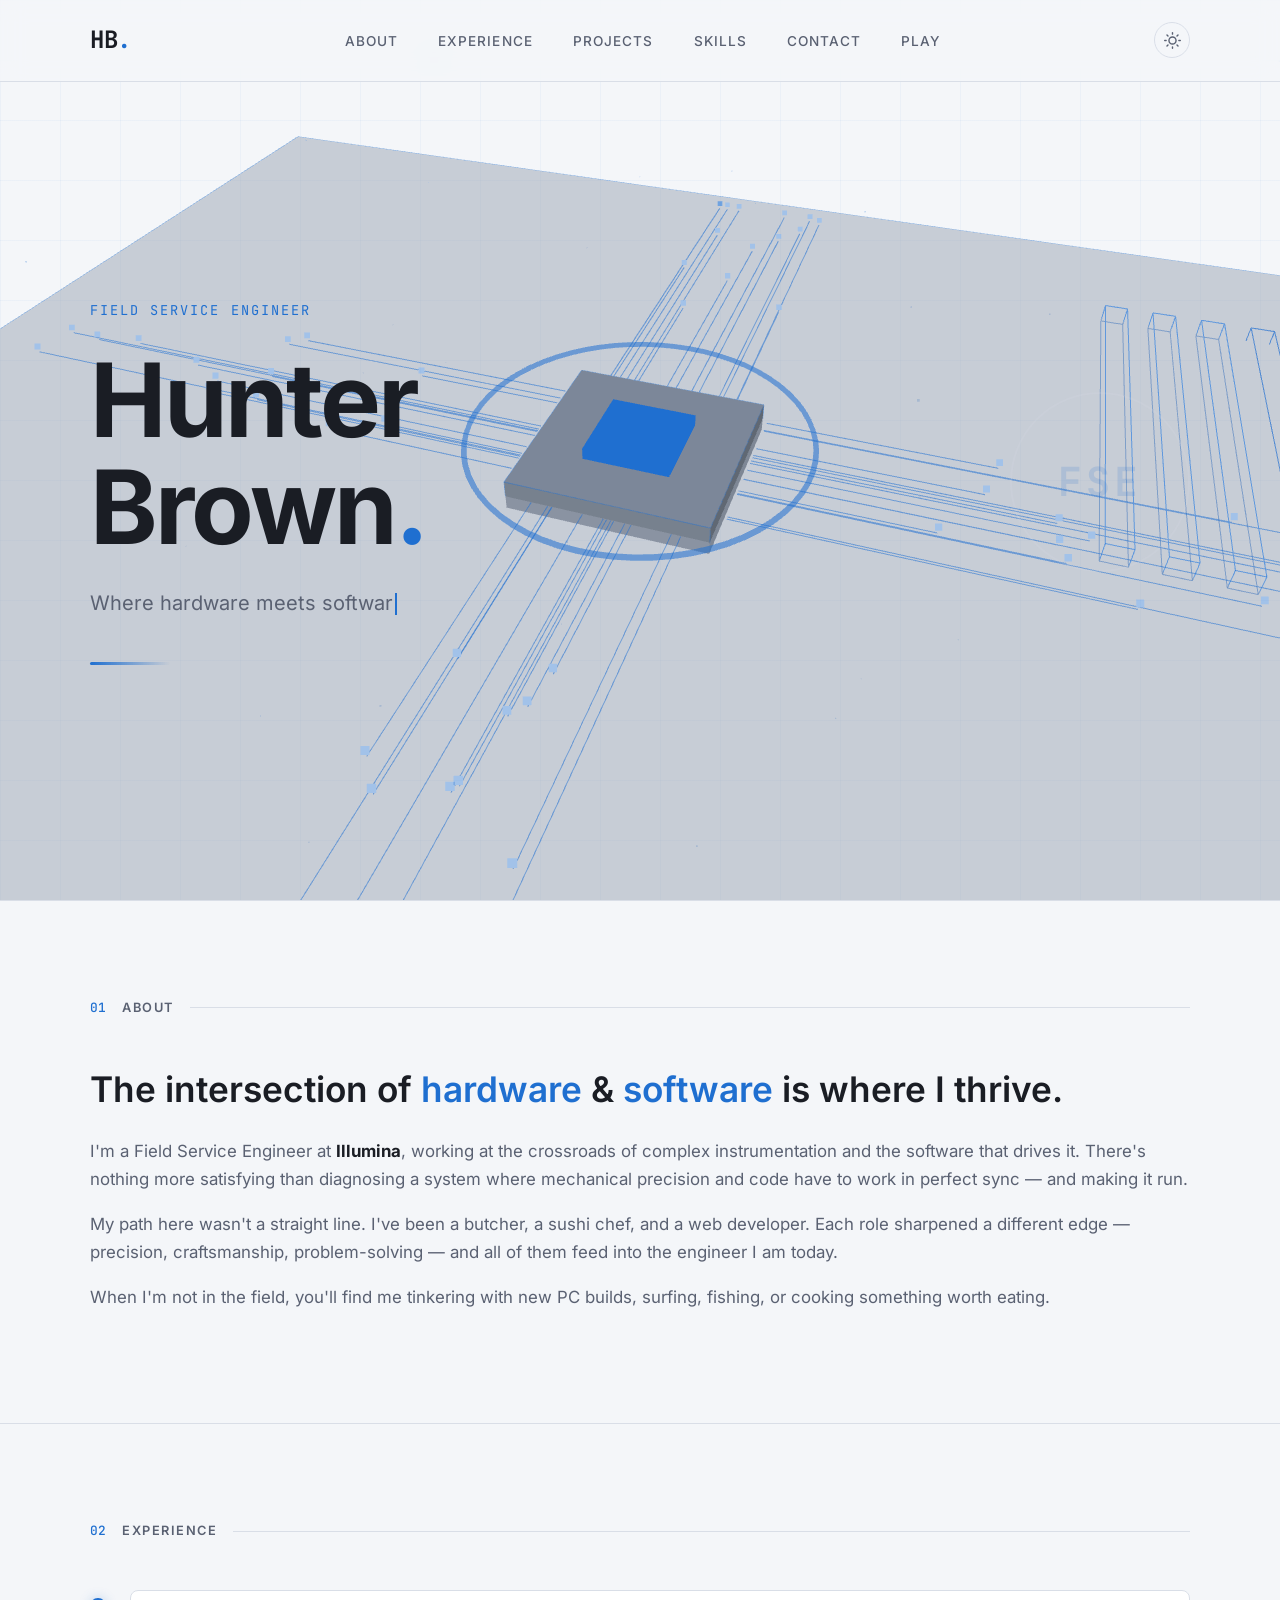
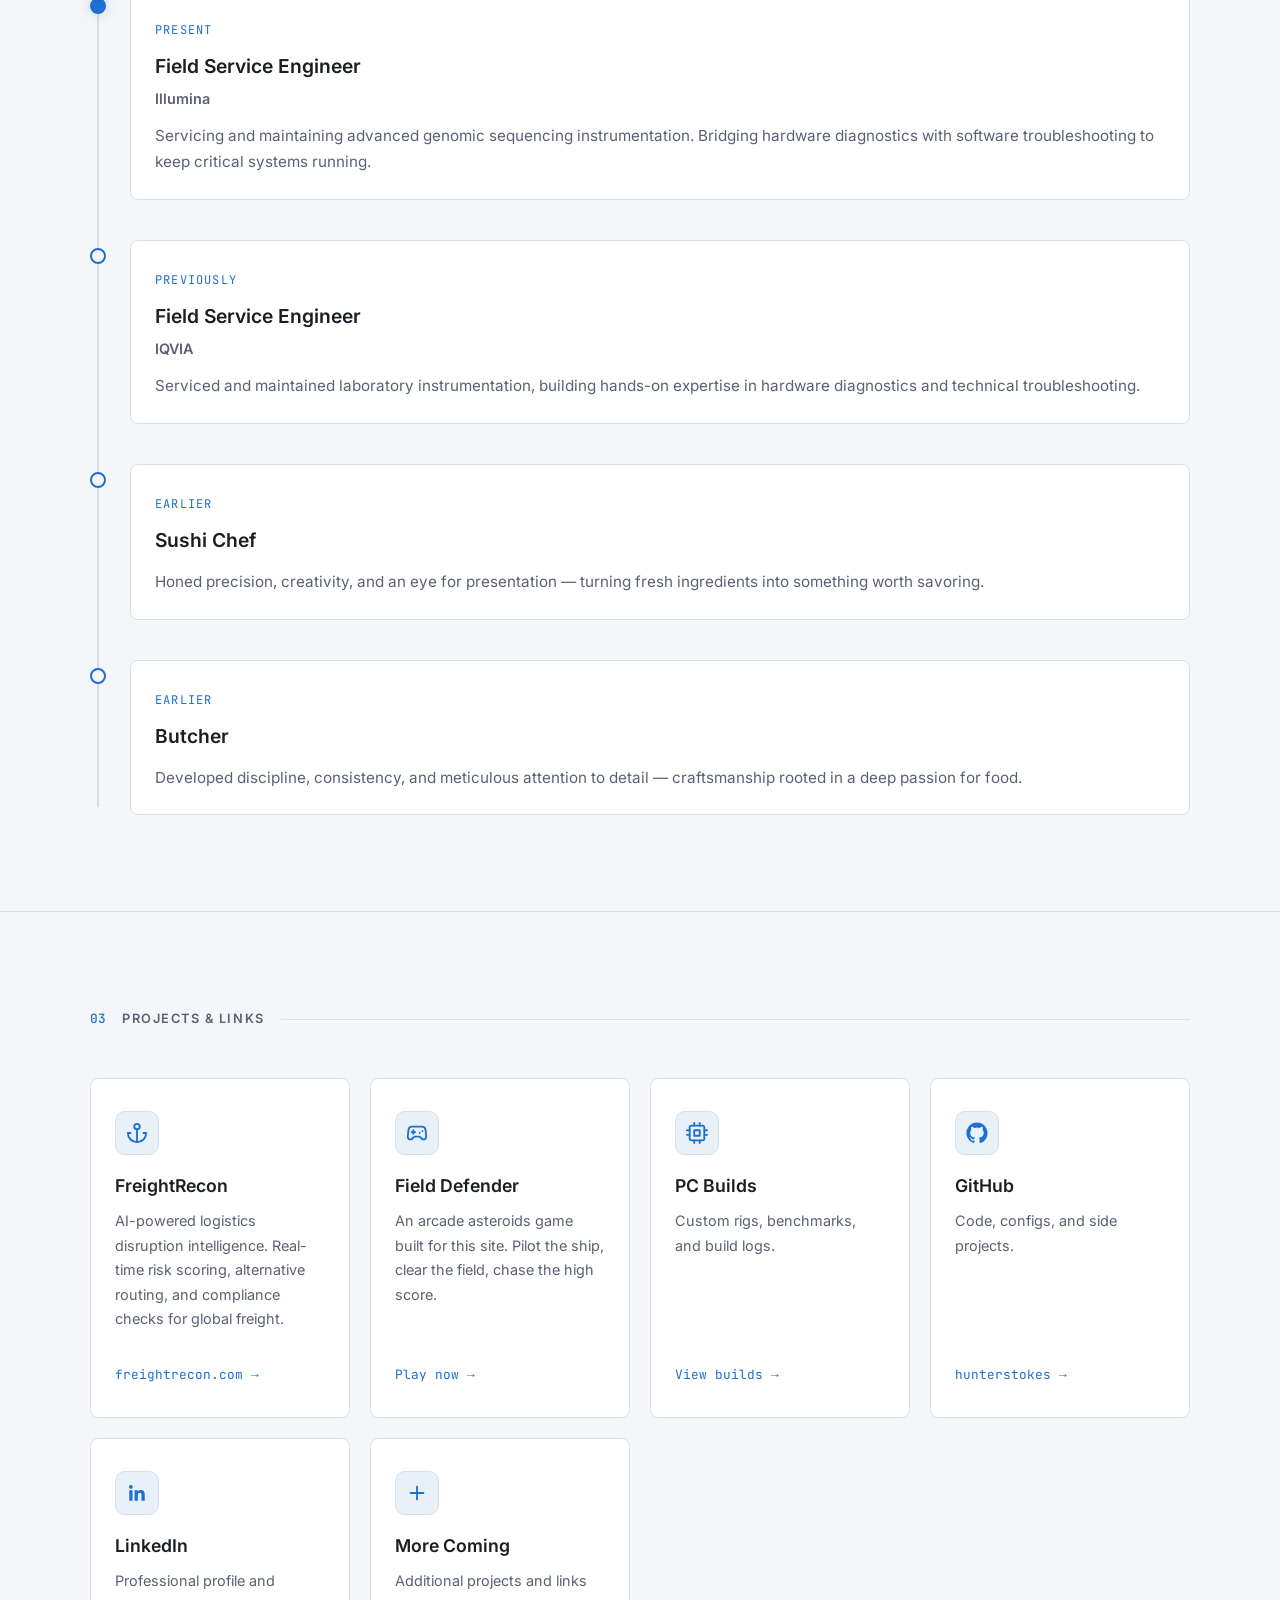
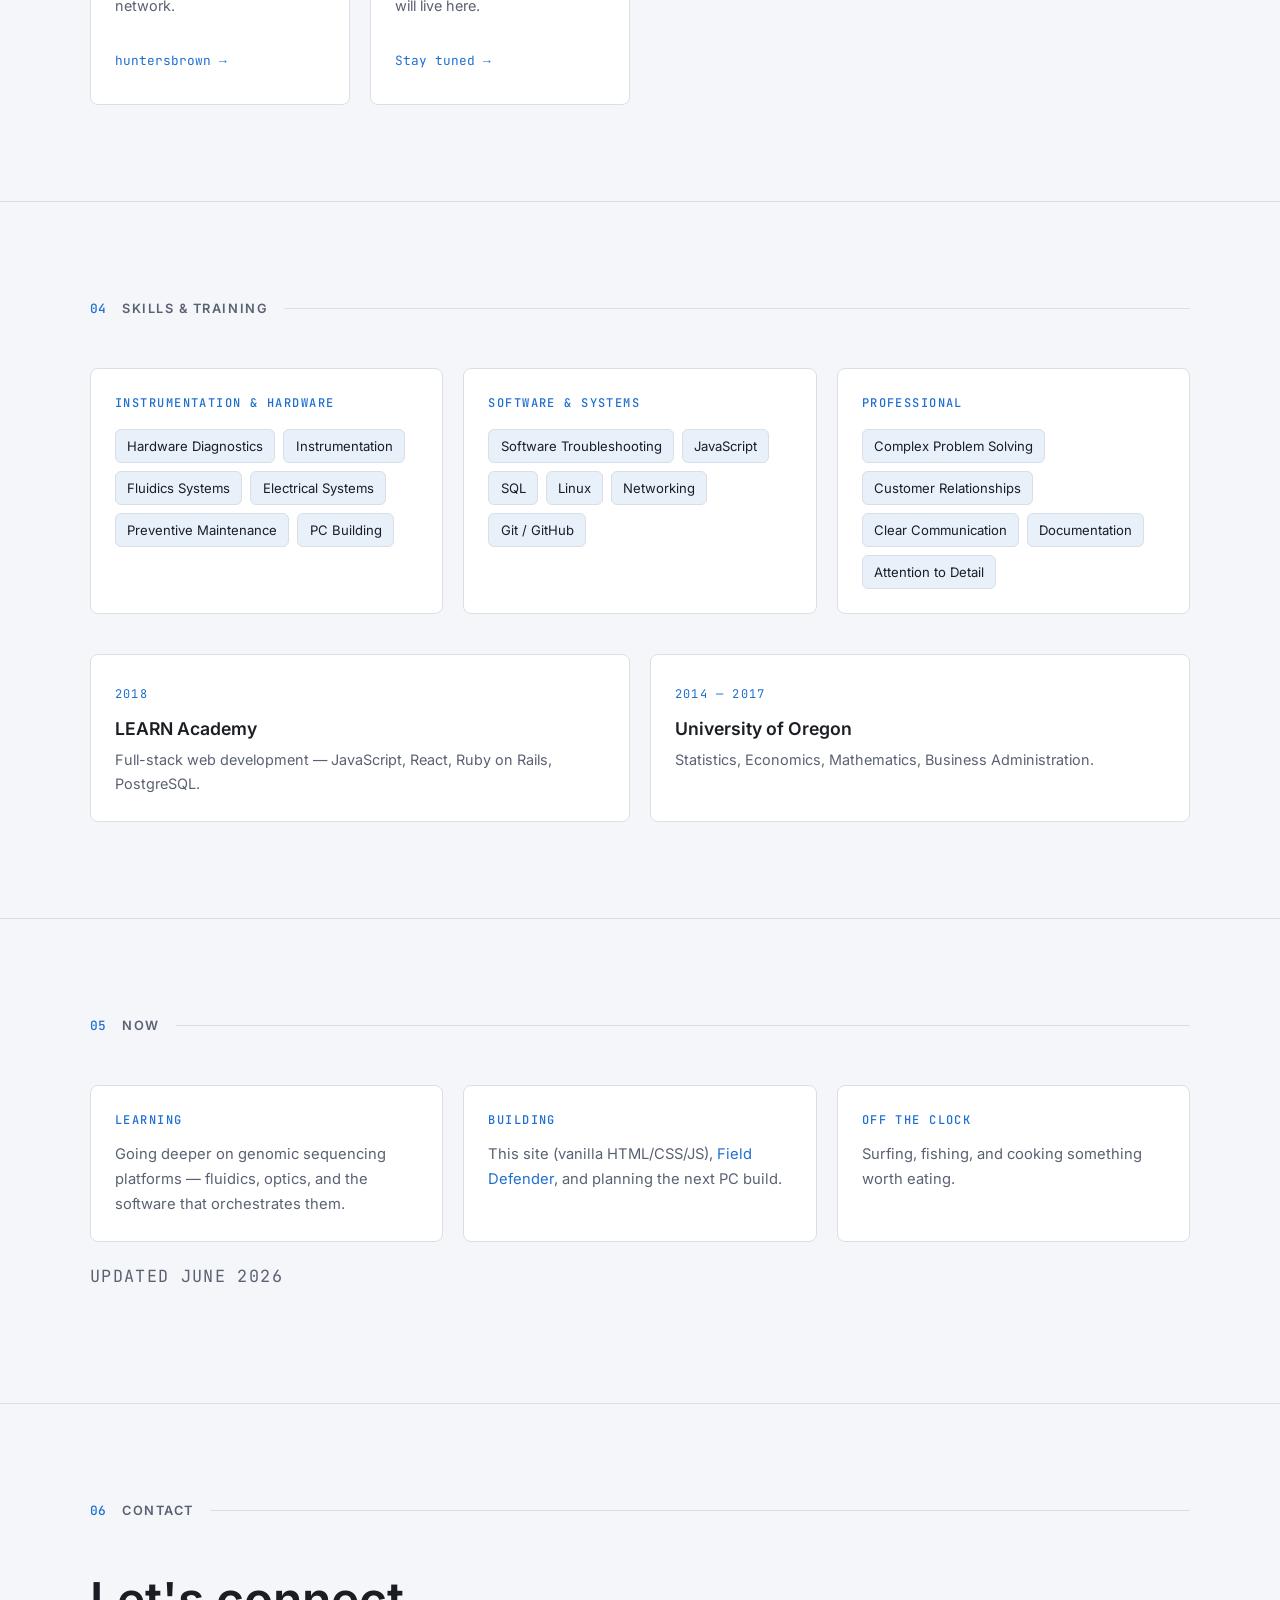
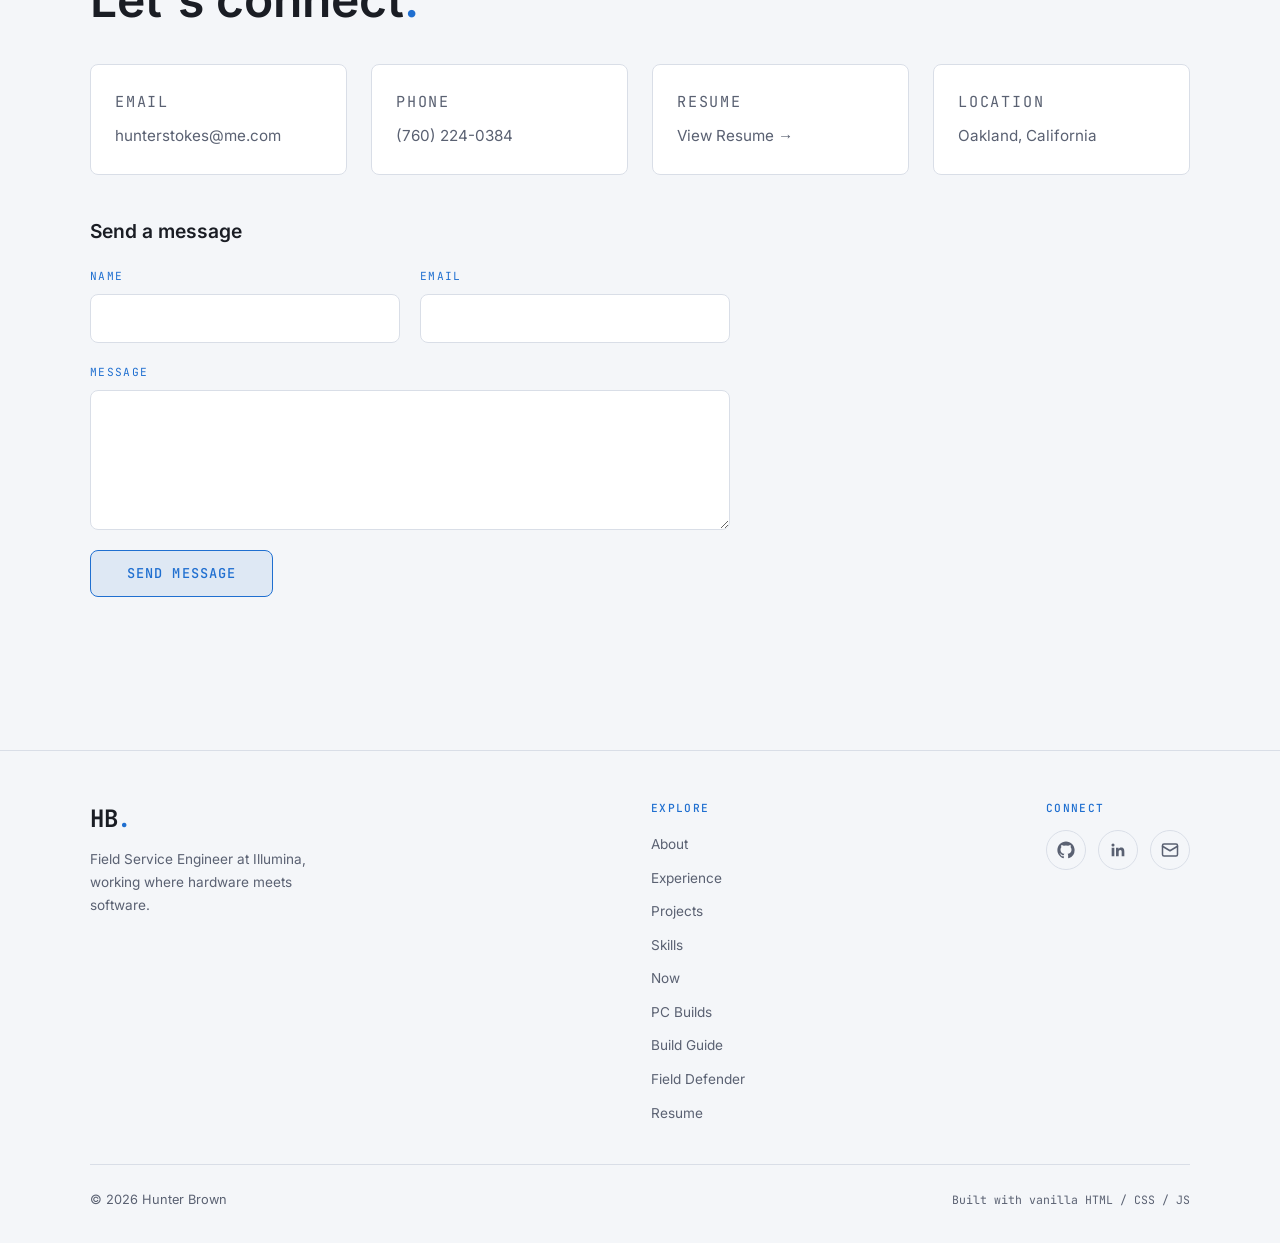
==== commit a0b2fd48: "Replace helix with scroll-driven chip-build homepage experience Combines the two approved concepts: " ====
--- a/index.html
+++ b/index.html
@@ -83,8 +83,8 @@
   <!-- Decorative grid overlay -->
   <div class="grid-overlay" aria-hidden="true"></div>
 
-  <!-- 3D helix scene (scroll-driven; falls back to the 2D hero canvas) -->
-  <div id="helix-scene" aria-hidden="true"></div>
+  <!-- 3D chip-build scene (scroll-driven; falls back to the 2D hero canvas) -->
+  <div id="build-scene" aria-hidden="true"></div>
 
   <!-- Cursor spotlight -->
   <div class="cursor-spotlight" aria-hidden="true"></div>
@@ -467,6 +467,6 @@
   </button>
 
   <script src="script.js"></script>
-  <script type="module" src="helix3d.js"></script>
+  <script type="module" src="build3d.js"></script>
 </body>
 </html>
--- a/style.css
+++ b/style.css
@@ -134,20 +134,20 @@
   }
 }
 
-/* ===== 3D Helix Scene ===== */
-#helix-scene {
+/* ===== 3D Chip-Build Scene ===== */
+#build-scene {
   position: fixed;
   inset: 0;
   z-index: 0;
   pointer-events: none;
 }
 
-#helix-scene canvas {
+#build-scene canvas {
   display: block;
 }
 
 @media print {
-  #helix-scene {
+  #build-scene {
     display: none;
   }
 }
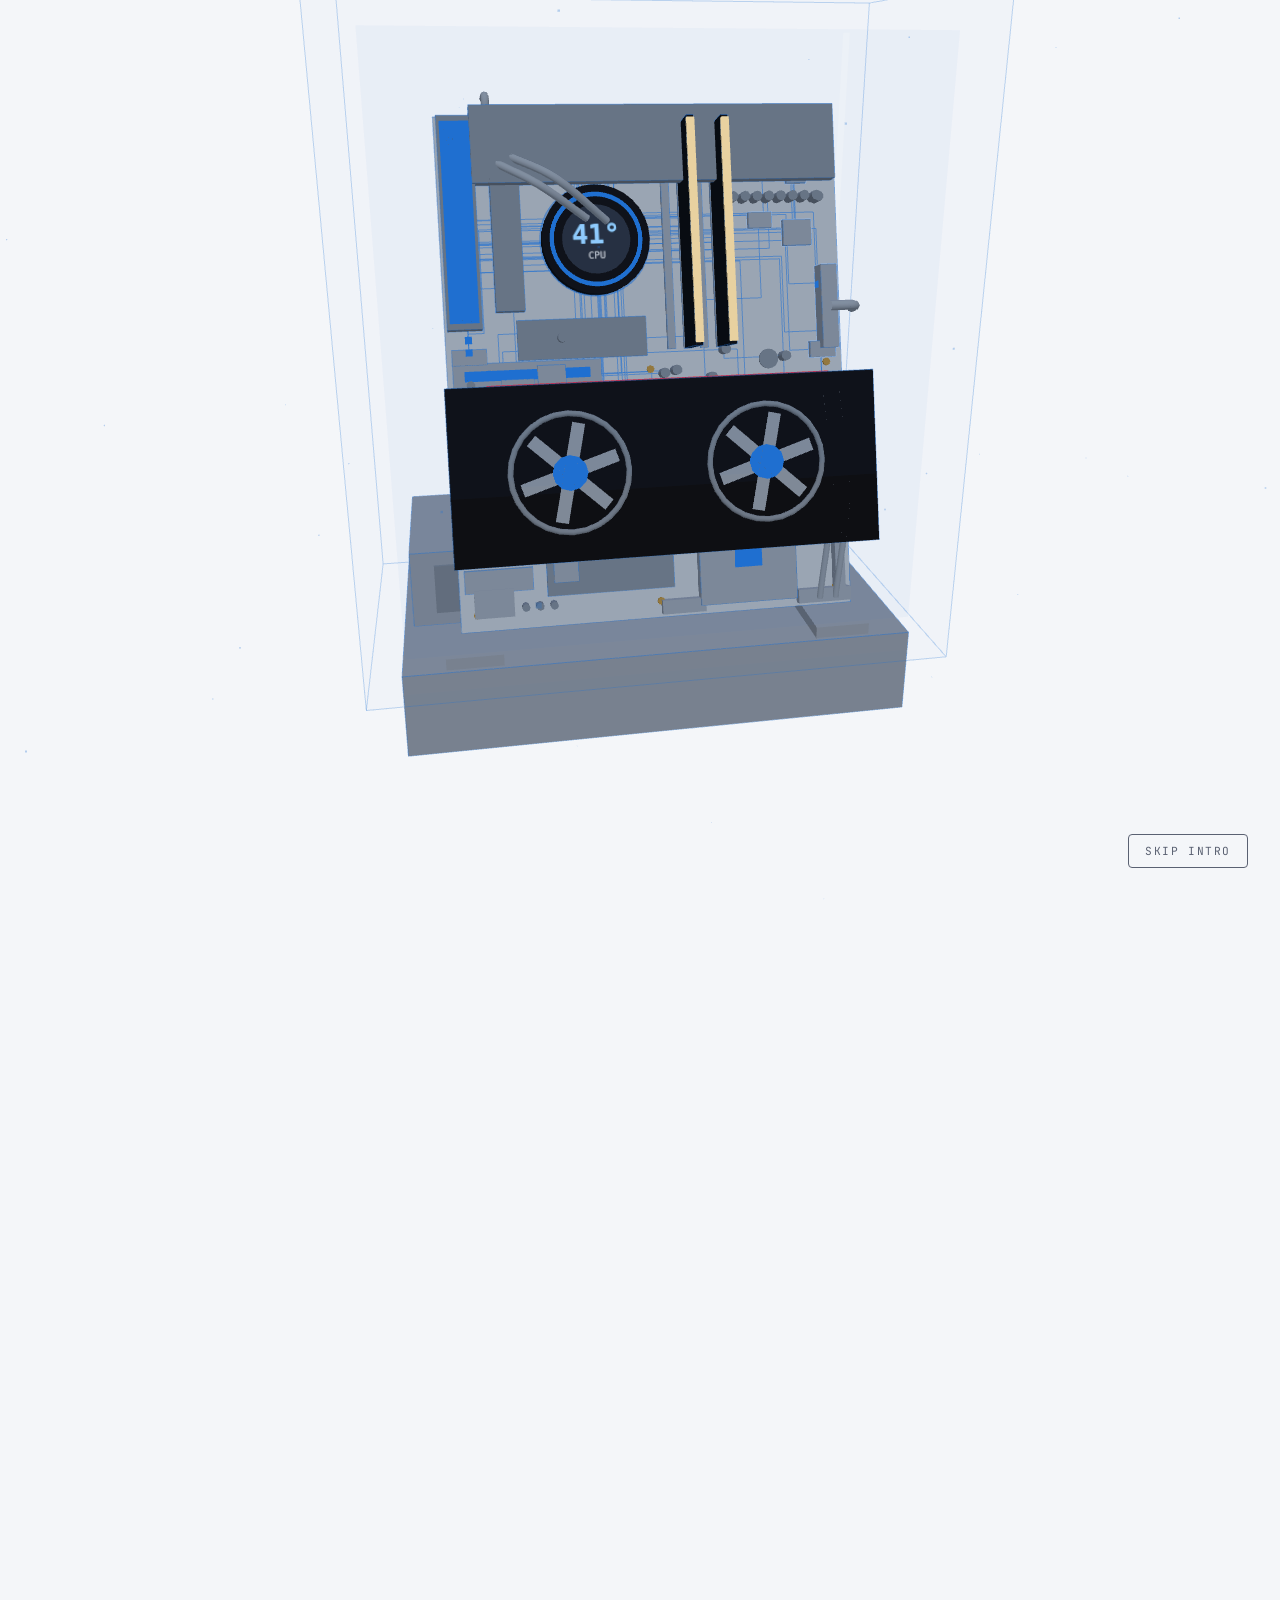
==== commit 026eca35: "Turn the build into a once-per-session loading intro The PC build no longer follows scroll: it plays" ====
--- a/index.html
+++ b/index.html
@@ -11,6 +11,18 @@
         t = window.matchMedia('(prefers-color-scheme: light)').matches ? 'light' : 'dark';
       }
       document.documentElement.setAttribute('data-theme', t);
+      // Hide the site before first paint when the build intro will play
+      // (once per session, never under reduced motion). build3d.js reveals
+      // it; the timeout is a failsafe if the module never runs.
+      try {
+        if (!sessionStorage.getItem('hb-intro-played') &&
+            !window.matchMedia('(prefers-reduced-motion: reduce)').matches) {
+          document.documentElement.classList.add('intro-pending');
+          setTimeout(function () {
+            document.documentElement.classList.remove('intro-pending');
+          }, 9000);
+        }
+      } catch (e) { /* storage blocked — just show the site */ }
     })();
   </script>
   <link rel="preload" href="fonts/Inter-latin.woff2" as="font" type="font/woff2" crossorigin>
--- a/style.css
+++ b/style.css
@@ -134,20 +134,64 @@
   }
 }
 
-/* ===== 3D Chip-Build Scene ===== */
+/* ===== 3D Build Intro ===== */
 #build-scene {
   position: fixed;
   inset: 0;
   z-index: 0;
   pointer-events: none;
+  transition: opacity 1s ease;
 }
 
 #build-scene canvas {
   display: block;
 }
 
+/* Site stays hidden while the intro plays, then cross-fades in.
+   The intro-pending class is set before first paint by the head script. */
+html.intro-pending {
+  overflow: hidden;
+}
+
+html.intro-pending body > *:not(#build-scene):not(.intro-skip) {
+  opacity: 0;
+}
+
+html.intro-fading body > *:not(#build-scene):not(.intro-skip) {
+  transition: opacity 1.2s ease 0.1s;
+}
+
+.intro-skip {
+  position: fixed;
+  right: 2rem;
+  bottom: 2rem;
+  z-index: 300;
+  font-family: var(--mono);
+  font-size: 0.7rem;
+  letter-spacing: 0.14em;
+  text-transform: uppercase;
+  color: var(--text-muted);
+  background: transparent;
+  border: 1px solid var(--text-muted);
+  border-radius: 4px;
+  padding: 0.55rem 1rem;
+  cursor: pointer;
+  transition: color 0.2s ease, border-color 0.2s ease, opacity 0.4s ease;
+}
+
+.intro-skip:hover {
+  color: var(--accent);
+  border-color: var(--accent);
+}
+
+.intro-skip:disabled {
+  opacity: 0;
+  pointer-events: none;
+}
+
 @media print {
-  #build-scene {
+  #build-scene,
+  .intro-skip {
     display: none;
   }
 }
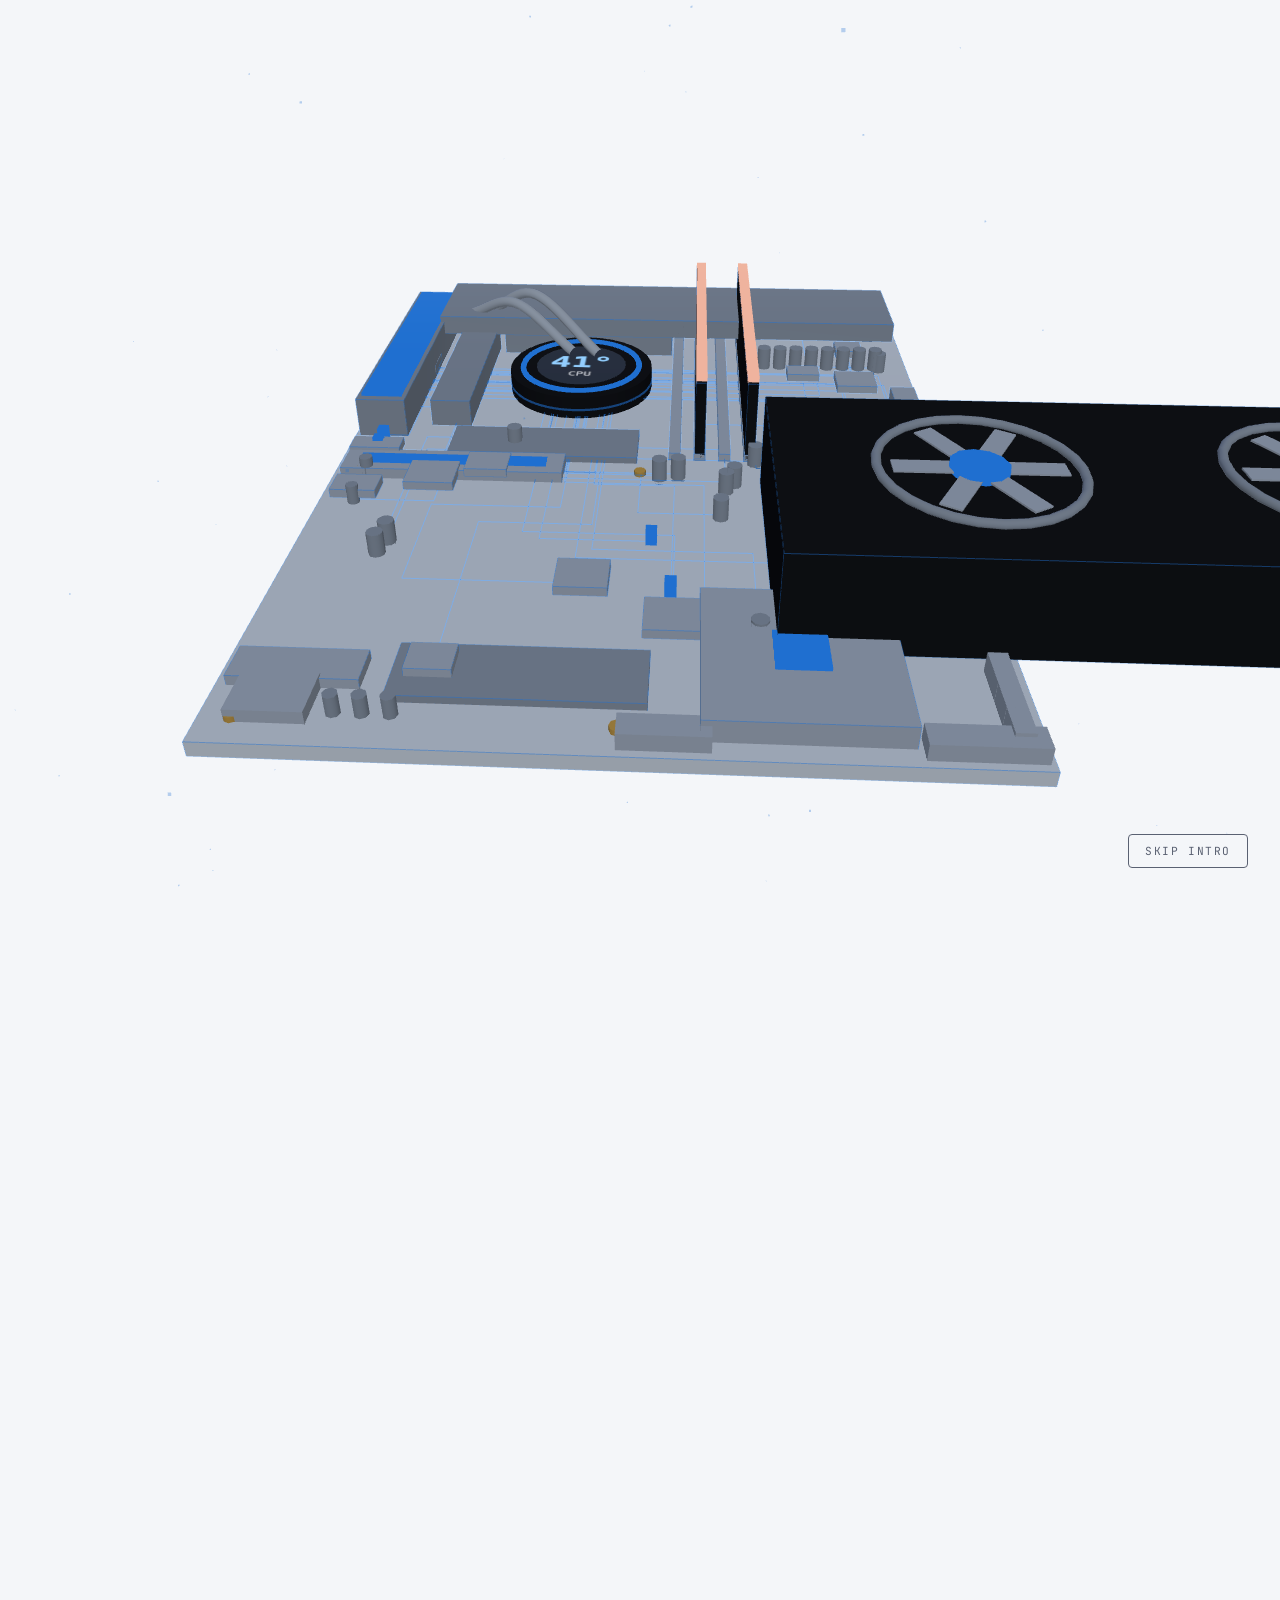
==== commit 691bf48f: "Site-wide improvements: lazy 3D, builds viewer, real specs, CI, polish - Extract the PC model into p" ====
--- a/index.html
+++ b/index.html
@@ -468,6 +468,7 @@
       </div>
       <div class="footer-bottom">
         <span class="footer-copy">&copy; 2026 Hunter Brown</span>
+        <button class="footer-replay" id="replay-intro" type="button">&#9654; Replay intro</button>
         <span class="footer-built">Built with vanilla HTML / CSS / JS</span>
       </div>
     </div>
@@ -479,6 +480,6 @@
   </button>
 
   <script src="script.js"></script>
-  <script type="module" src="build3d.js"></script>
+  <script type="module" src="intro-boot.js"></script>
 </body>
 </html>
--- a/style.css
+++ b/style.css
@@ -196,6 +196,61 @@
   }
 }
 
+/* ===== 3D tower viewer (builds.html) ===== */
+.tower-viewer-wrap {
+  margin: 0 0 3rem;
+}
+
+#tower-viewer {
+  height: 440px;
+  border: 1px solid color-mix(in srgb, var(--text-muted) 35%, transparent);
+  border-radius: 10px;
+  overflow: hidden;
+  cursor: grab;
+  touch-action: pan-y;
+  display: grid;
+  place-items: center;
+}
+
+#tower-viewer:active {
+  cursor: grabbing;
+}
+
+#tower-viewer canvas {
+  display: block;
+}
+
+.tower-fallback {
+  color: var(--text-muted);
+  font-family: var(--mono);
+  font-size: 0.8rem;
+  padding: 1rem;
+  text-align: center;
+}
+
+.tower-hint {
+  margin-top: 0.75rem;
+  font-family: var(--mono);
+  font-size: 0.7rem;
+  letter-spacing: 0.12em;
+  text-transform: uppercase;
+  color: var(--text-muted);
+  text-align: center;
+}
+
+@media (max-width: 600px) {
+  #tower-viewer {
+    height: 320px;
+  }
+}
+
+/* ===== Cross-document view transitions (progressive enhancement) ===== */
+@media (prefers-reduced-motion: no-preference) {
+  @view-transition {
+    navigation: auto;
+  }
+}
+
 /* ===== Scroll Progress ===== */
 .scroll-progress {
   position: fixed;
@@ -1037,6 +1092,23 @@
 .footer-built {
   font-family: var(--mono);
   font-size: 0.72rem;
+}
+
+.footer-replay {
+  font-family: var(--mono);
+  font-size: 0.72rem;
+  letter-spacing: 0.1em;
+  text-transform: uppercase;
+  color: var(--text-muted);
+  background: transparent;
+  border: none;
+  padding: 0;
+  cursor: pointer;
+  transition: color 0.2s ease;
+}
+
+.footer-replay:hover {
+  color: var(--accent);
 }
 
 /* ===== Animations ===== */
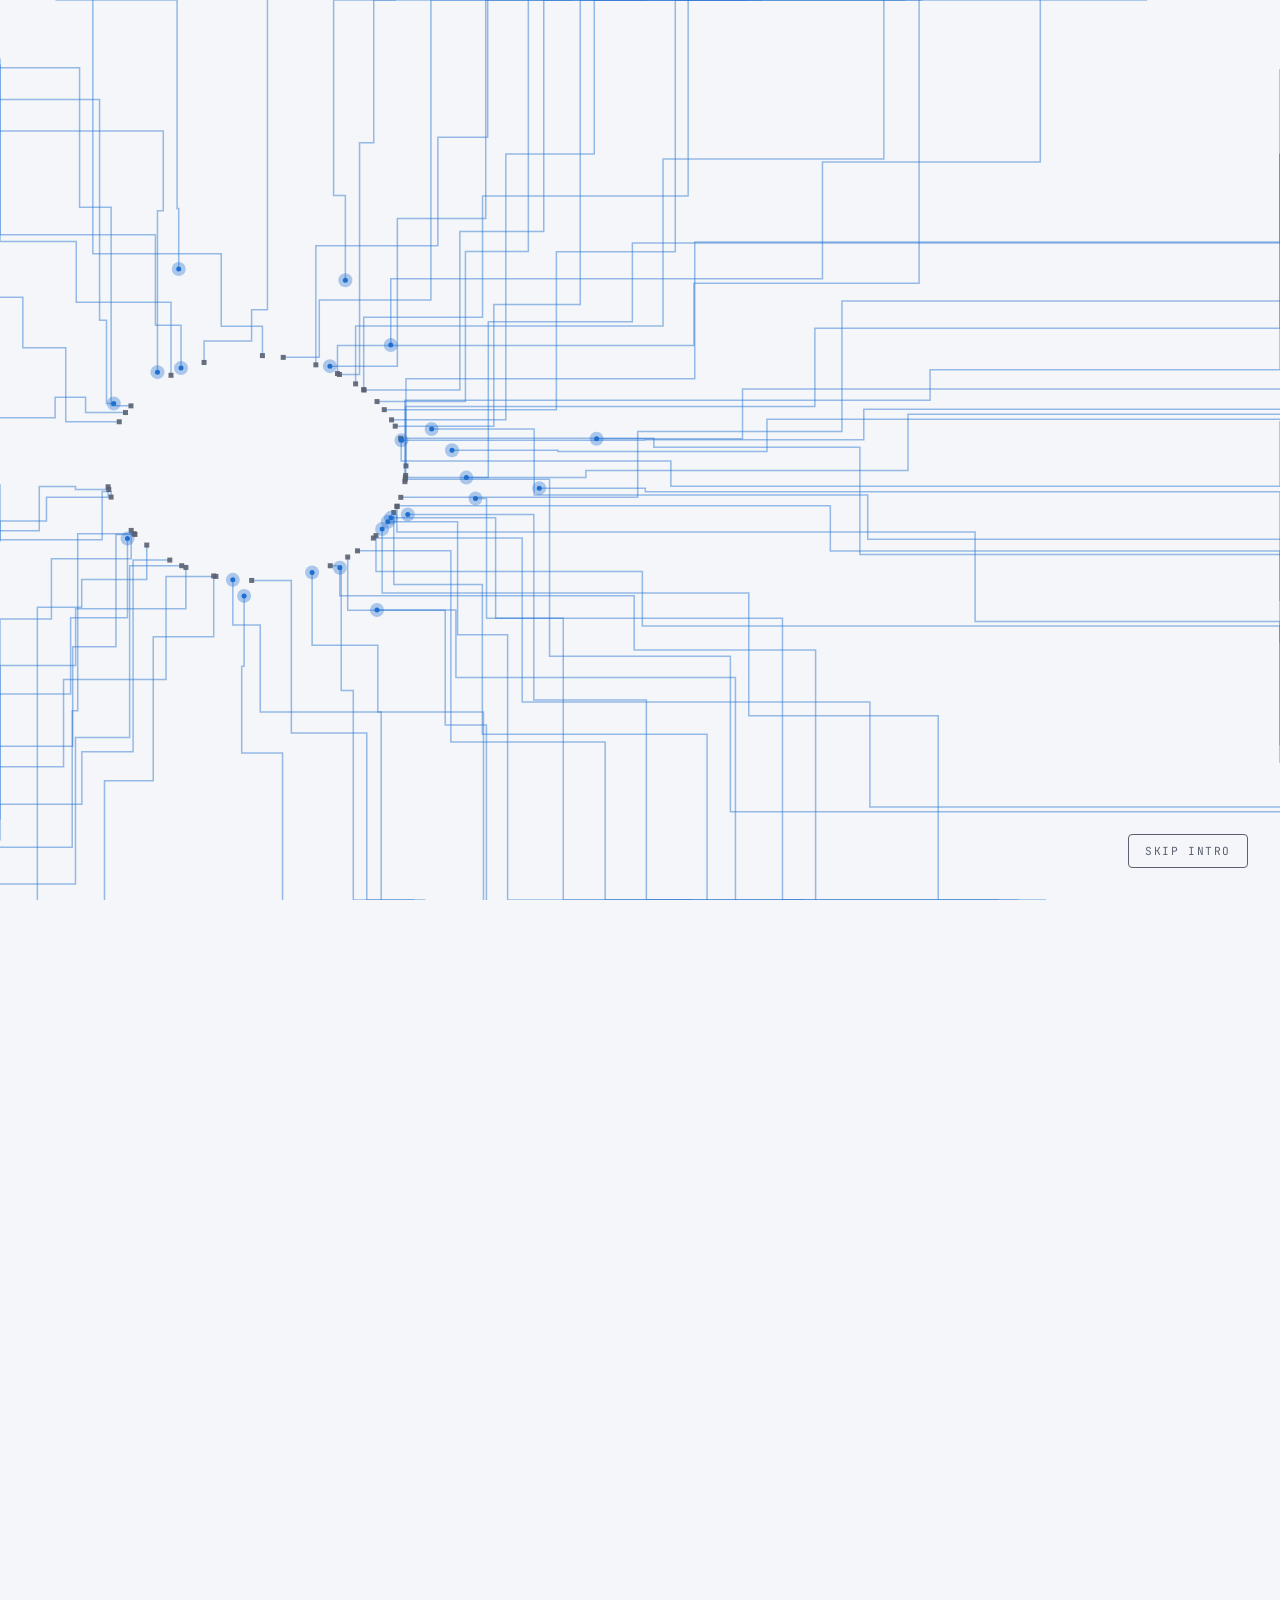
==== commit a1a2941a: "Move the PC build to builds.html; new 2D circuit intro on the homepage The full build animation now " ====
--- a/index.html
+++ b/index.html
@@ -95,7 +95,7 @@
   <!-- Decorative grid overlay -->
   <div class="grid-overlay" aria-hidden="true"></div>
 
-  <!-- 3D chip-build scene (scroll-driven; falls back to the 2D hero canvas) -->
+  <!-- Circuit intro canvas (once per session; intro-boot.js decides) -->
   <div id="build-scene" aria-hidden="true"></div>
 
   <!-- Cursor spotlight -->
--- a/style.css
+++ b/style.css
@@ -238,6 +238,22 @@
   text-align: center;
 }
 
+.tower-rebuild {
+  font: inherit;
+  letter-spacing: inherit;
+  text-transform: inherit;
+  color: var(--accent);
+  background: transparent;
+  border: none;
+  padding: 0;
+  margin-left: 0.6rem;
+  cursor: pointer;
+}
+
+.tower-rebuild:hover {
+  text-decoration: underline;
+}
+
 @media (max-width: 600px) {
   #tower-viewer {
     height: 320px;
